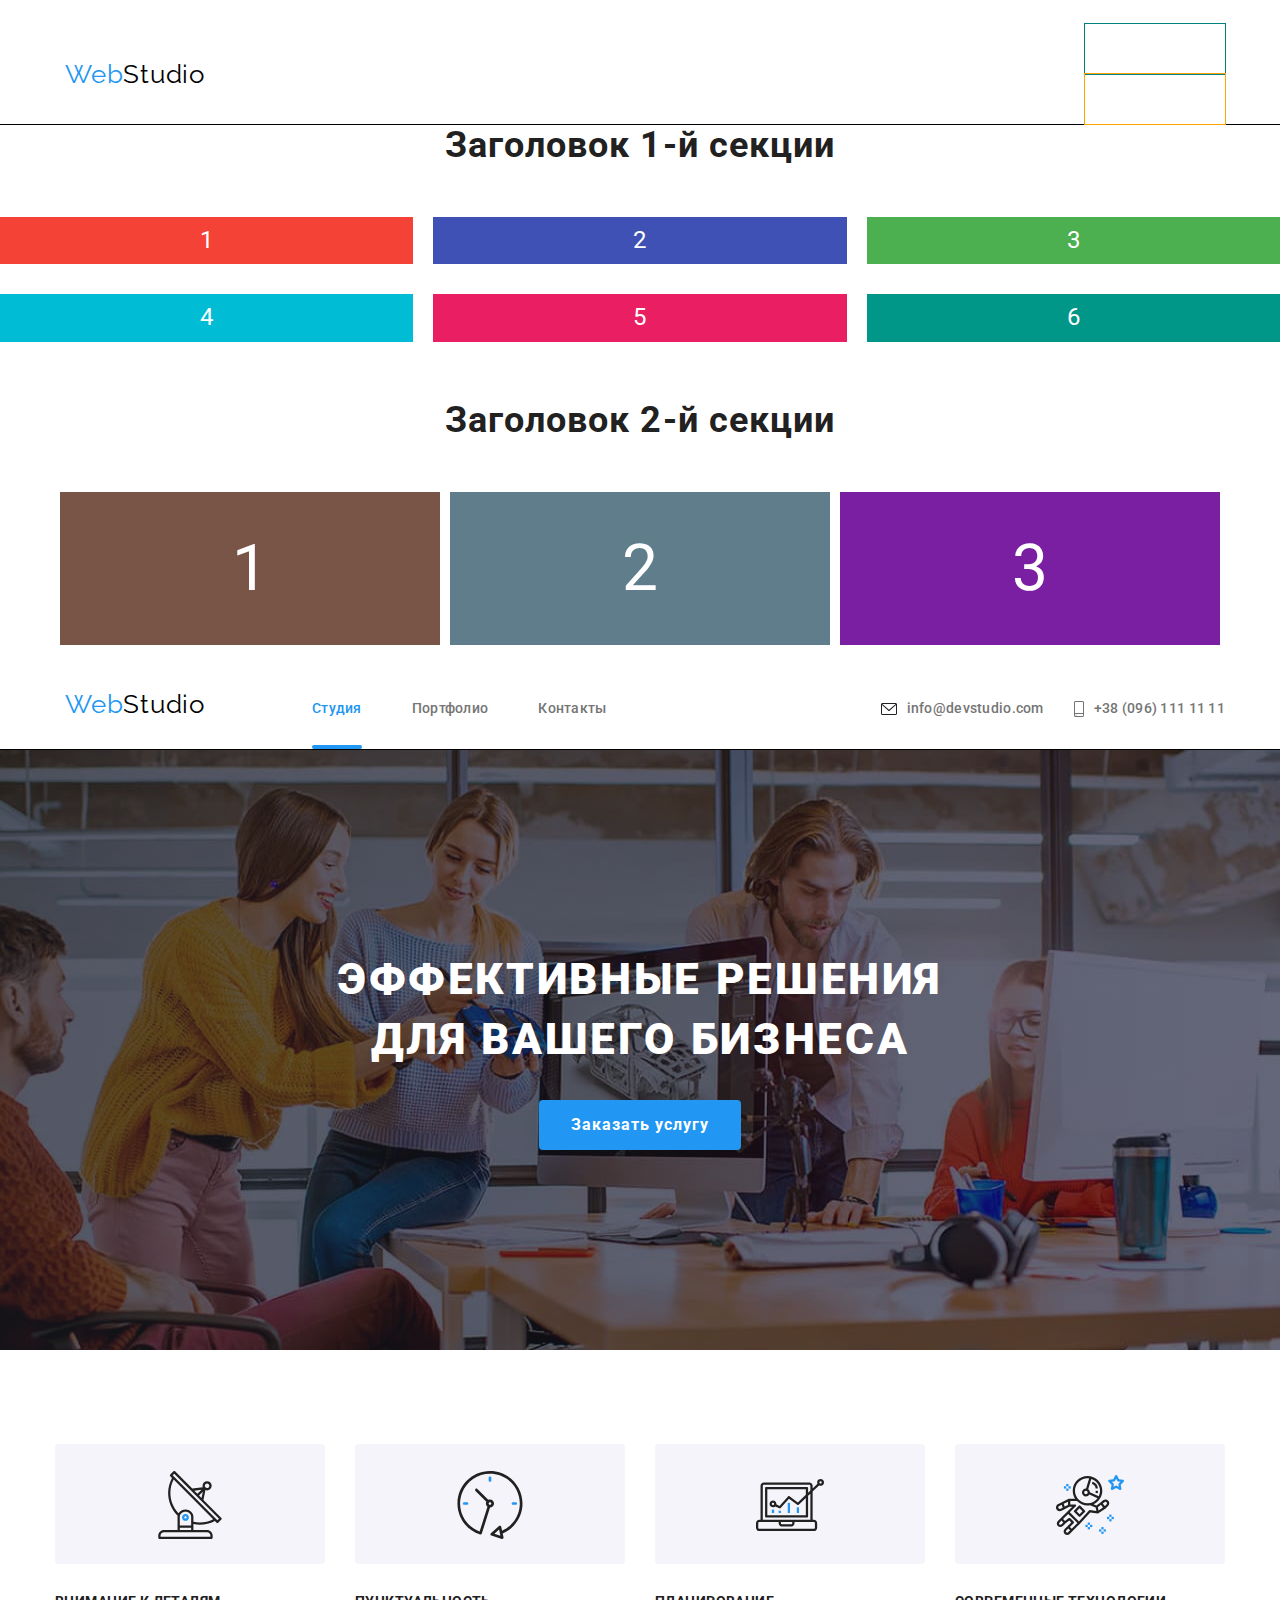
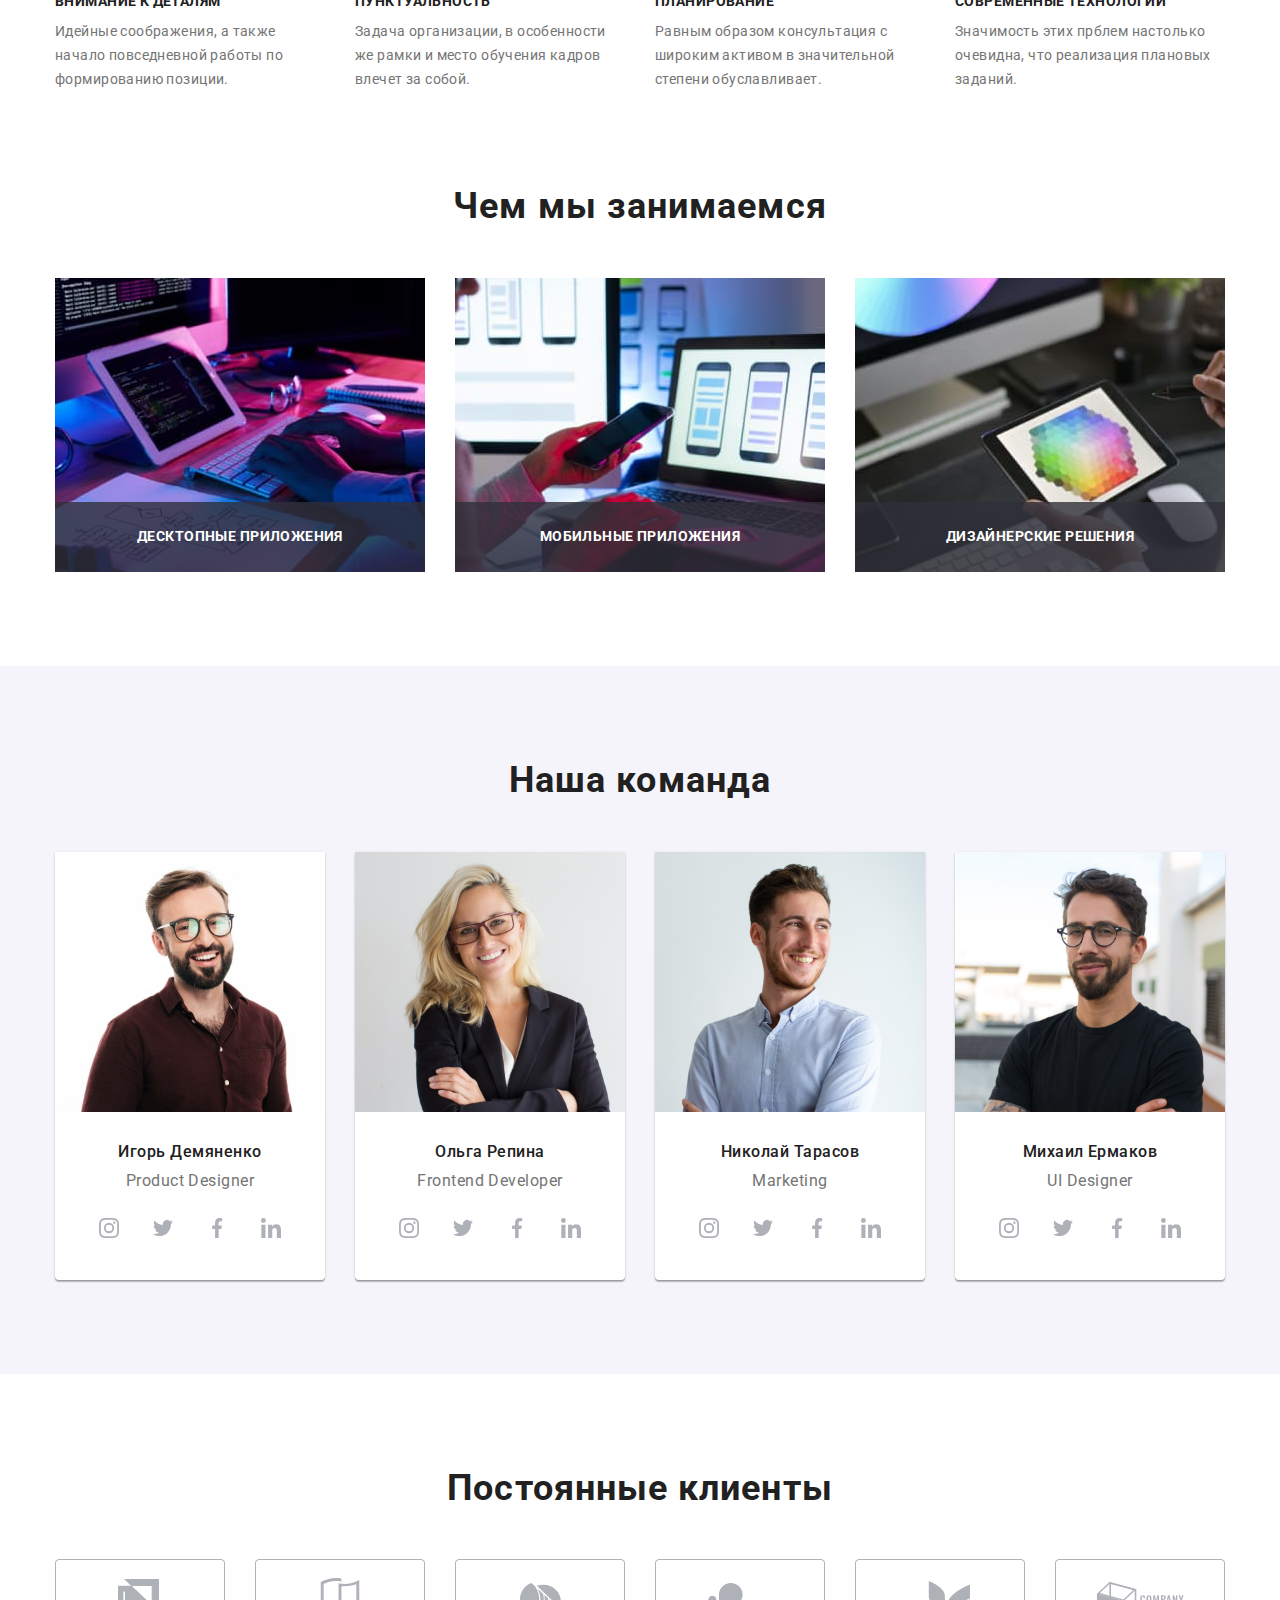
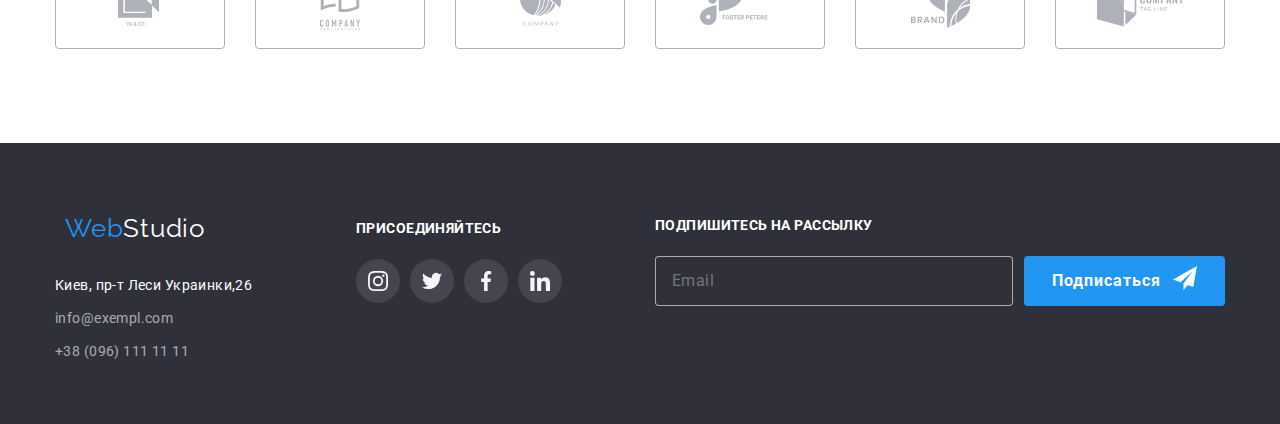
==== index.html @ 289a1b1d "work hw-08" ====
<!DOCTYPE html>
<html lang="ru">
  <head>
    <meta charset="UTF-8" />
    <meta name="viewport" content="width=device-width, initial-scale=1.0" />
    <title>Препроцессор SASS. WebStudio</title>
    <link
      href="https://fonts.googleapis.com/css2?family=Raleway:wght@700&family=Roboto:wght@400;500;700;900&display=swap"
      rel="stylesheet"
    />
    <link
      href="https://cdnjs.cloudflare.com/ajax/libs/modern-normalize/1.0.0/modern-normalize.min.css"
      rel="stylesheet"
    />
    <!-- параметр - fallback - заменен параметром swap в линке на гугл фонт.-->
    <!-- link rel="stylesheet" href="./css/normalize.css" /   -->
    <!--  <link rel="stylesheet" href="./css/common.css" /> -->
    <link rel="stylesheet" href="./css/main.min.css" />
    <!--  <link rel="stylesheet" href="./css/modal-w-1.css" /> -->
  </head>

  <body>
    <!-- Шапка страницы -->
  <header class="header">

  <section class="section features">

    <div class="header">
      <div class="container">
        <nav class="nav">
    <!--   <a class="logo" href=" " >Логотип</a> -->

          <a href="./" lang="en" class="logo header__logo"
          >Web<span class="logo--black">Studio</span></a>
            <button type="button"
            class="menu-button"
            aria-expanded="false"
            aria-controls="menu-container"
            data-menu-button
            >
              <svg width="24" height="16" aria-label="Переключатель мобильного меню">
                <use class="icon-cross" href="./images/main/sprite-cl-gn.svg#closelink"></use>
                <use class="icon-menu" href="./images/main/sprite-form.svg#three-bars"></use>
              </svg>
            </button>
              <div class="menu-container" id="menu-container" data-menu>
        <!--     Контент меню -->
                <div class="navigation" ></div>
                <div class="contacts"></div>
              </div>
        </nav>
      </div>
    </div>


  
    <div class="container-m">
      <!-- btn -->
      <h2 class="section-title">Заголовок 1-й секции</h2>
  
      <ul class="features-set">
        <li class="features-item">1</li>
        <li class="features-item">2</li>
        <li class="features-item">3</li>
        <li class="features-item">4</li>
        <li class="features-item">5</li>
        <li class="features-item">6</li>
      </ul>
    </div>
  </section>

  <section class="section reviews">
    <div class="container">
      <h2 class="section-title">Заголовок 2-й секции</h2>
  
      <ul class="reviews-set">
        <li class="reviews-item">1</li>
        <li class="reviews-item">2</li>
        <li class="reviews-item">3</li>
      </ul>
    </div>
  </section>



      <div class="container header__menu-nv">
        <!-- site-nav - Главная навигация -->
        <nav>
          <!-- logo Логотип, всегда ссылка -->
          <a href="./" lang="en" class="logo header__logo"
            >Web<span class="logo--black">Studio</span></a
          >
          <!-- site-nav - Ссылки на другие страницы или разделы текущей -->
          <ul class="list header__site-nav">
            <li class="header__li-site-nav">
              <a class="link header__current" href="./index.html">Студия</a>
            </li>
            <li class="header__li-site-nav">
              <a class="link" href="./html/portfolio.html">Портфолио</a>
            </li>
            <li class="header__li-site-nav">
              <a class="link" href="./">Контакты</a>
            </li>
          </ul>
        </nav>

        <!-- aus-nav, Contats -->
        <ul class="header__aus-nav list">
          <li class="header__ms">
            <a href="mailto:info@devstudio.com" class="link header__em">
              <svg class="header__icon-em" width="16" height="12">
                <use href="./images/main/sprite-cl-gn.svg#envelope"></use>
              </svg>
              info@devstudio.com
            </a>
          </li>
          <li class="header__ms">
            <a href="tel:+380961111111" class="link header__sf">
              <svg class="header__icon-sf" width="10" height="16">
                <use href="./images/main/sprite-cl-gn.svg#smartphone"></use>
              </svg>
              +38 (096) 111 11 11
            </a>
          </li>
        </ul>
      </div>
    </header>

    <!-- Уникальный контент страницы -->
    <main>
      <!-- Hero - Секция главная -->
      <section class="hero">
        <!--*розташування дає різницю*/-->
        <h1 class="hero__title">
          ЭФФЕКТИВНЫЕ РЕШЕНИЯ<br />
          ДЛЯ ВАШЕГО БИЗНЕСА
        </h1>
        <!-- order - Отображение кнопки  или-->
        <!-- service - Указываем ссыпку  без href=  -->
        <a href="#" class="butn hero__butn" data-modal-open>Заказать услугу</a>
      </section>
      <!-- section advantage  - Секция преимуществ -->

      <section class="advantage">
        <div class="container">
          <ul class="list advantage__ul">
            <li class="advantage__li advantage__item advantage__antenna">
              <h3 class="advantage__title">ВНИМАНИЕ К ДЕТАЛЯМ</h3>
              <p>
                Идейные соображения, а также начало повседневной работы по
                формированию позиции.
              </p>
            </li>
            <li class="advantage__li advantage__item advantage__clock">
              <h3 class="advantage__title">ПУНКТУАЛЬНОСТЬ</h3>
              <p>
                Задача организации, в особенности же рамки и место обучения
                кадров влечет за собой.
              </p>
            </li>
            <li class="advantage__li advantage__item advantage__diagram">
              <h3 class="advantage__title">ПЛАНИРОВАНИЕ</h3>
              <p>
                Равным образом консультация с широким активом в значительной
                степени обуславливает.
              </p>
            </li>
            <li class="advantage__li advantage__item advantage__astronaut">
              <h3 class="advantage__title">СОВРЕМЕННЫЕ ТЕХНОЛОГИИ</h3>
              <p>
                Значимость этих прблем настолько очевидна, что реализация
                плановых заданий.
              </p>
            </li>
          </ul>
        </div>
      </section>

      <!-- section work -->

      <section class="activity">
        <div class="container">
          <h2 class="section-title">Чем мы занимаемся</h2>
          <ul class="list activity__ul">
            <li class="activity__li img">
              <img
                src="./images/21.jpg"
                alt="Программист за работой, использует планшет, рукопись, набирая команды на клавиатуре."
                width="370"
              />
              <p class="activity__label">ДЕСКТОПНЫЕ ПРИЛОЖЕНИЯ</p>
              <!--  -->
            </li>
            <li class="activity__li img">
              <img
                src="./images/22.jpg"
                alt="Человек держит в руках айфон и работает на ноутбуке."
                width="370"
              />
              <p class="activity__label">МОБИЛЬНЫЕ ПРИЛОЖЕНИЯ</p>
              <!--  -->
            </li>
            <li class="activity__li img">
              <img
                src="./images/23.jpg"
                alt="Дизайнер держит в руках планшет и выбирает цвет из изображенной палитры цветов."
                width="370"
              />
              <p class="activity__label">ДИЗАЙНЕРСКИЕ РЕШЕНИЯ</p>
              <!--  -->
            </li>
          </ul>
        </div>
      </section>

      <!-- section staff -->
      <section class="staff">
        <div class="container">
          <!--*розташування дає різницю*/-->
          <h2 class="section-title">Наша команда</h2>
          <ul class="list staff__ul">
            <li class="staff__li staff__border img">
              <img
                src="./images/31.jpg"
                alt="Фотография Игоря Демяненко Product Designer."
                width="270"
              />
              <div class="staff__pr staff__width">
                <h3 class="staff-title">Игорь Демяненко</h3>
                <p class="staff-p">Product Designer</p>

                <!--soc icon-->
                <ul class="list social social__staff">
                  <li class="social__item">
                    <a
                      class="social__link social--link-color"
                      href="https://instagram.com"
                      target="_blank"
                      rel="noopener noreferrer"
                      aria-label="ссылка Инстаграм"
                    >
                      <svg class="social__icon">
                        <use
                          href="./images/main/sprite.svg#instagram-grey"
                        ></use>
                      </svg>
                    </a>
                  </li>
                  <li class="social__item">
                    <a
                      class="social__link social--link-color"
                      href="https://twitter.com"
                      target="_blank"
                      rel="noopener noreferrer"
                      aria-label="ссылка Твиттер"
                    >
                      <svg class="social__icon">
                        <use href="./images/main/sprite.svg#twitter-grey"></use>
                      </svg>
                    </a>
                  </li>
                  <li class="social__item">
                    <a
                      class="social__link social--link-color"
                      href="https://facebook.com"
                      target="_blank"
                      rel="noopener noreferrer"
                      aria-label="ссылка Фейсбук"
                    >
                      <svg class="social__icon">
                        <use
                          href="./images/main/sprite.svg#facebook-grey"
                        ></use>
                      </svg>
                    </a>
                  </li>
                  <li class="social__item">
                    <a
                      class="social__link social--link-color"
                      href="https://linkedin.com"
                      target="_blank"
                      rel="noopener noreferrer"
                      aria-label="ссылка Линкедин"
                    >
                      <svg class="social__icon">
                        <use
                          href="./images/main/sprite.svg#linkedin-grey"
                        ></use>
                      </svg>
                    </a>
                  </li>
                </ul>
              </div>
            </li>
            <!--end soc icon -->
            <li class="staff__li staff__border img">
              <img
                src="./images/32.jpg"
                alt="Фотография Ольги Репиной Frontend Developer."
                width="270"
              />
              <div class="staff__pr staff__width">
                <h3 class="staff-title">Ольга Репина</h3>
                <p class="staff-p">Frontend Developer</p>

                <!--soc icon-->
                <ul class="list social social__staff">
                  <li class="social__item">
                    <a
                      class="social__link social--link-color"
                      href="https://instagram.com"
                      target="_blank"
                      rel="noopener noreferrer"
                      aria-label="ссылка Инстаграм"
                    >
                      <svg class="social__icon">
                        <use
                          href="./images/main/sprite.svg#instagram-grey"
                        ></use>
                      </svg>
                    </a>
                  </li>
                  <li class="social__item">
                    <a
                      class="social__link social--link-color"
                      href="https://twitter.com"
                      target="_blank"
                      rel="noopener noreferrer"
                      aria-label="ссылка Твиттер"
                    >
                      <svg class="social__icon">
                        <use href="./images/main/sprite.svg#twitter-grey"></use>
                      </svg>
                    </a>
                  </li>
                  <li class="social__item">
                    <a
                      class="social__link social--link-color"
                      href="https://facebook.com"
                      target="_blank"
                      rel="noopener noreferrer"
                      aria-label="ссылка Фейсбук"
                    >
                      <svg class="social__icon">
                        <use
                          href="./images/main/sprite.svg#facebook-grey"
                        ></use>
                      </svg>
                    </a>
                  </li>
                  <li class="social__item">
                    <a
                      class="social__link social--link-color"
                      href="https://linkedin.com"
                      target="_blank"
                      rel="noopener noreferrer"
                      aria-label="ссылка Линкедин"
                    >
                      <svg class="social__icon">
                        <use
                          href="./images/main/sprite.svg#linkedin-grey"
                        ></use>
                      </svg>
                    </a>
                  </li>
                </ul>
              </div>
            </li>
            <!--end soc icon -->

            <li class="staff__li staff__border img">
              <img
                src="./images/33.jpg"
                alt="Фотография Николая Тарасова Marketing."
                width="270"
              />
              <div class="staff__pr staff__width">
                <h3 class="staff-title">Николай Тарасов</h3>
                <p class="staff-p">Marketing</p>

                <!--soc icon-->
                <ul class="list social social__staff">
                  <li class="social__item">
                    <a
                      class="social__link social--link-color"
                      href="https://instagram.com"
                      target="_blank"
                      rel="noopener noreferrer"
                      aria-label="ссылка Инстаграм"
                    >
                      <svg class="social__icon">
                        <use
                          href="./images/main/sprite.svg#instagram-grey"
                        ></use>
                      </svg>
                    </a>
                  </li>
                  <li class="social__item">
                    <a
                      class="social__link social--link-color"
                      href="https://twitter.com"
                      target="_blank"
                      rel="noopener noreferrer"
                      aria-label="ссылка Твиттер"
                    >
                      <svg class="social__icon">
                        <use href="./images/main/sprite.svg#twitter-grey"></use>
                      </svg>
                    </a>
                  </li>
                  <li class="social__item">
                    <a
                      class="social__link social--link-color"
                      href="https://facebook.com"
                      target="_blank"
                      rel="noopener noreferrer"
                      aria-label="ссылка Фейсбук"
                    >
                      <svg class="social__icon">
                        <use
                          href="./images/main/sprite.svg#facebook-grey"
                        ></use>
                      </svg>
                    </a>
                  </li>
                  <li class="social__item">
                    <a
                      class="social__link social--link-color"
                      href="https://linkedin.com"
                      target="_blank"
                      rel="noopener noreferrer"
                      aria-label="ссылка Линкедин"
                    >
                      <svg class="social__icon">
                        <use
                          href="./images/main/sprite.svg#linkedin-grey"
                        ></use>
                      </svg>
                    </a>
                  </li>
                </ul>
              </div>
            </li>
            <!--end soc icon -->

            <li class="staff__li staff__border img">
              <img
                src="./images/34.jpg"
                alt="Фотография Михаила Ермакова UI Designer."
                width="270"
              />
              <div class="staff__pr staff__width">
                <h3 class="staff-title">Михаил Ермаков</h3>
                <p class="staff-p">UI Designer</p>

                <!--soc icon-->
                <ul class="list social social__staff">
                  <li class="social__item">
                    <a
                      class="social__link social--link-color"
                      href="https://instagram.com"
                      target="_blank"
                      rel="noopener noreferrer"
                      aria-label="ссылка Инстаграм"
                    >
                      <svg class="social__icon">
                        <use
                          href="./images/main/sprite.svg#instagram-grey"
                        ></use>
                      </svg>
                    </a>
                  </li>
                  <li class="social__item">
                    <a
                      class="social__link social--link-color"
                      href="https://twitter.com"
                      target="_blank"
                      rel="noopener noreferrer"
                      aria-label="ссылка Твиттер"
                    >
                      <svg class="social__icon">
                        <use href="./images/main/sprite.svg#twitter-grey"></use>
                      </svg>
                    </a>
                  </li>
                  <li class="social__item">
                    <a
                      class="social__link social--link-color"
                      href="https://facebook.com"
                      target="_blank"
                      rel="noopener noreferrer"
                      aria-label="ссылка Фейсбук"
                    >
                      <svg class="social__icon">
                        <use
                          href="./images/main/sprite.svg#facebook-grey"
                        ></use>
                      </svg>
                    </a>
                  </li>
                  <li class="social__item">
                    <a
                      class="social__link social--link-color"
                      href="https://linkedin.com"
                      target="_blank"
                      rel="noopener noreferrer"
                      aria-label="ссылка Линкедин"
                    >
                      <svg class="social__icon">
                        <use
                          href="./images/main/sprite.svg#linkedin-grey"
                        ></use>
                      </svg>
                    </a>
                  </li>
                </ul>
              </div>
            </li>
            <!--end soc icon -->
          </ul>
        </div>
      </section>

      <!-- секція клієнтів -->
      <section class="clients">
        <div class="container">
          <h2 class="section-title">Постоянные клиенты</h2>
          <ul class="list clients__list">
            <li class="clients__item">
              <a
                class="clients__link"
                href="./index.html"
                target="_blank"
                rel="noopener noreferrer"
                aria-label="ссылка YA&CO"
              >
                <svg class="clients__icon-o">
                  <use href="./images/main/sprite-cl-gn.svg#logo-1"></use>
                </svg>
              </a>
            </li>

            <li class="clients__item">
              <a
                class="clients__link"
                href="./index.html"
                target="_blank"
                rel="noopener noreferrer"
                aria-label="ссылка COMPANY  TAGLINE HERE"
              >
                <svg class="clients__icon-t">
                  <use href="./images/main/sprite-cl-gn.svg#logo-2"></use>
                </svg>
              </a>
            </li>
            <li class="clients__item">
              <a
                class="clients__link"
                href="./index.html"
                target="_blank"
                rel="noopener noreferrer"
                aria-label="ссылка COMPANY"
              >
                <svg class="clients__icon-th">
                  <use href="./images/main/sprite-cl-gn.svg#logo-3"></use>
                </svg>
              </a>
            </li>
            <li class="clients__item">
              <a
                class="clients__link"
                href="./index.html"
                target="_blank"
                rel="noopener noreferrer"
                aria-label="ссылка FOSTER PETERS"
              >
                <svg class="clients__icon-fr">
                  <use href="./images/main/sprite-cl-gn.svg#logo-4"></use>
                </svg>
              </a>
            </li>
            <li class="clients__item">
              <a
                class="clients__link"
                href="./index.html"
                target="_blank"
                rel="noopener noreferrer"
                aria-label="ссылка BREND"
              >
                <svg class="clients__icon-fv">
                  <use href="./images/main/sprite-cl-gn.svg#logo-5"></use>
                </svg>
              </a>
            </li>
            <li class="clients__item">
              <a
                class="clients__link"
                href="./index.html"
                target="_blank"
                rel="noopener noreferrer"
                aria-label="ссылка COMPANY TAG LINES"
              >
                <svg class="clients__icon-sx">
                  <use href="./images/main/sprite-cl-gn.svg#logo-6"></use>
                </svg>
              </a>
            </li>
          </ul>
        </div>
      </section>
      <!---->
    </main>

    <!-- Подвал страницы -->
    <footer class="footer">
      <div class="container flexbox">
        <!-- Адрес и контакты -->
        <div class="block-adr">
          <a href="./" lang="en" class="logo footer__logo"
            >Web<span class="logo--white">Studio</span></a
          >
          <address class="block-adr__address">
            <span>Киев, пр-т Леси Украинки,26</span>
            <a href="mailto:info@exempl.com" class="block-adr__aus-footer"
              >info@exempl.com</a
            >
            <a href="tel:+380961111111" class="block-adr__aus-footer"
              >+38 (096) 111 11 11</a
            >
          </address>
        </div>
        <!-- соц. контакты, ПРИЗИВ -->
        <div>
          <div class="list soccontact">
            <b class="soccontact__title">ПРИСОЕДИНЯЙТЕСЬ</b>

            <div class="flexbox">
              <ul class="list socialf">
                <li class="socialf__item">
                  <a
                    class="socialf__link socialf--link-color"
                    href="https://instagram.com"
                    target="_blank"
                    rel="noopener noreferrer"
                    aria-label="ссылка Инстаграм"
                  >
                    <svg class="socialf__icon">
                      <use href="./images/main/sprite.svg#instagram-grey"></use>
                    </svg>
                  </a>
                </li>
                <li class="socialf__item">
                  <a
                    class="socialf__link socialf--link-color"
                    href="https://twitter.com"
                    target="_blank"
                    rel="noopener noreferrer"
                    aria-label="ссылка Твиттер"
                  >
                    <svg class="socialf__icon">
                      <use href="./images/main/sprite.svg#twitter-grey"></use>
                    </svg>
                  </a>
                </li>
                <li class="socialf__item">
                  <a
                    class="socialf__link socialf--link-color"
                    href="https://facebook.com"
                    target="_blank"
                    rel="noopener noreferrer"
                    aria-label="ссылка Фейсбук"
                  >
                    <svg class="socialf__icon">
                      <use href="./images/main/sprite.svg#facebook-grey"></use>
                    </svg>
                  </a>
                </li>
                <li class="socialf__item">
                  <a
                    class="socialf__link socialf--link-color"
                    href="https://linkedin.com"
                    target="_blank"
                    rel="noopener noreferrer"
                    aria-label="ссылка Линкедин"
                  >
                    <svg class="socialf__icon">
                      <use href="./images/main/sprite.svg#linkedin-grey"></use>
                    </svg>
                  </a>
                </li>
              </ul>
            </div>
          </div>
        </div>
        <div class="list telegram-contact">
          <b class="telegram-title">ПОДПИШИТЕСЬ НА РАССЫЛКУ</b>
          <div class="body-telegram">
            <form action="#" id="form" method="POST">
              <input
                type="email"
                name="telegram"
                id="telegram"
                class="box-telegram font-telegram"
                placeholder="Email"
                pattern="^[^@\\s]+@[^@\\s]+\\.[^@\\s]+$"
                autocomplete="off"
                required
              />

              <button type="submit" class="filter-btn__btn-p">
                Подписаться
                <svg class="icon-send" width="24" height="24">
                  <use href="./images/main/sprite-form.svg#icon-send"></use>
                </svg>
              </button>
            </form>
          </div>
        </div>
      </div>
    </footer>

    <!-- модальне вікно, скрипт JS в modal.js-->

    <div class="backdrop is-hidden" data-modal>
      <div class="modal">
        <div class="content-modal">
          <button class="button__modal-close" data-modal-close="">
            <svg class="icon-modal-close" width="11" height="11">
              <use href="./images/main/sprite-cl-gn.svg#closelink"></use>
            </svg>
          </button>
          <p class="modal-title">Оставьте свои данные, мы вам перезвоним</p>

          <!--  ***  ***   -->
          <form action="#" method="POST">
            <div class="flexbox-modal">
              <label for="user-name" class="form-box">
                <!-- for="user-name" відповідний  id="user-name"  -->
                <span class="font-lt">Имя</span>
                <input
                  type="text"
                  name="user-name"
                  id="user-name"
                  class="inputs-row font-m"
                  placeholder=""
                  pattern="^[A-Za-zА-Яа-яЁё\s]+$"
                  autocomplete="off"
                  required
                />
                <svg
                  class="form__field-icon bottom-black-shedow"
                  width="18"
                  height="18"
                >
                  <use
                    href="./images/main/sprite-form.svg#person-black-18dp"
                  ></use>
                </svg>
              </label>

              <label for="user-tel" class="form-box">
                <span class="font-lt">Телефон</span>
                <input
                  type="tel"
                  name="user-tel"
                  id="user-tel"
                  class="inputs-row font-m"
                  placeholder=""
                  pattern="\+?[0-9\s\-\(\)]+"
                  autocomplete="off"
                  required
                />
                <!--  value="tel:+380"   -->
                <svg
                  class="form__field-icon bottom-black-shedow"
                  width="18"
                  height="18"
                >
                  <use
                    href="./images/main/sprite-form.svg#phone-black-18dp"
                  ></use>
                </svg>
              </label>

              <label for="user-email" class="form-box">
                <span class="font-lt">Почта</span>
                <input
                  type="email"
                  name="user-email"
                  id="user-email"
                  class="inputs-row font-m"
                  placeholder=""
                  pattern="([a-z0-9_-]+\.)*[a-z0-9_-]+@[a-z0-9_-]+(\.[a-z0-9_-]+)*\.[a-z]{2,6}$"
                  autocomplete="off"
                  required
                />
                <svg
                  class="form__field-icon bottom-black-shedow"
                  width="18"
                  height="18"
                >
                  <use
                    href="./images/main/sprite-form.svg#email-black-18dp"
                  ></use>
                </svg>
              </label>

              <label for="user-message" class="form-box">
                <span class="font-lt">Комментарий</span>
                <textarea
                  class="inputs-row message-box font-m color-message"
                  id="user-message"
                  name="user-message"
                  placeholder="Введите текст"
                ></textarea>
              </label>
            </div>
            <!-- <label for="checkbox" class="checkbox-label"> 
                      <input type="checkbox" class="checkbox visually-hidden" id="checkbox" checked /> -->
            <!--<div class="fieldset">
                          <input type="radio" name="" id="" />
                          <input type="radio" name="" id="" />
                          <input type="radio" name="" id="" />
                          </div> -->
            <!--<input type="range" min="10" max="40" step="5" name="" id="" value="20"/> -->
            <!--<input type="number" name="" id="" /> -->
            <!--<select name="" id="">
                            <option value="">1</option>"></option>
                            <option value="">2</option>"></option>
                            <option value="">3</option>"></option>
                          </select> -->
            <div>
              <label for="checkbox" class="checkbox-label">
                <input
                  id="checkbox"
                  type="checkbox"
                  class="checkbox icon-checkbox font-m"
                />
                <span class="text-checkbox"
                  >Соглашаюсь с рассылкой и принимаю
                  <a href="#" class="link-contract color-contract"
                    >Условия договора
                  </a>
                </span>
              </label>
            </div>

            <!--  <button type="button" data-modal-close>закрить</button> -->
            <button type="submit" class="butn butn-shedow butn-submit">
              Отправить
            </button>
          </form>
        </div>
        <!--  *** end ***   -->
      </div>
    </div>

    <script src="./js/menu.js"></script>
    <!--  скрипт JS в modal.js    -->
    <script src="./js/modal.js"></script>
  </body>
</html>

<!-- абсолютные пути
                  <img src="https://www.figma.com/file/VQ02IIL57fc33U4GP1WEdf/Web-Studio-Version-2.0?node-id=1572%3A136"
                
                  <img src="https://www.figma.com/file/VQ02IIL57fc33U4GP1WEdf/Web-Studio-Version-2.0?node-id=1572%3A141"
             
                  <img src="https://www.figma.com/file/VQ02IIL57fc33U4GP1WEdf/Web-Studio-Version-2.0?node-id=1572%3A146"
    
                  <img src="https://www.figma.com/file/VQ02IIL57fc33U4GP1WEdf/Web-Studio-Version-2.0?node-id=1572%3A155"
                  
                  <img src="https://www.figma.com/file/VQ02IIL57fc33U4GP1WEdf/Web-Studio-Version-2.0?node-id=1572%3A183"
               
                  <img src="https://www.figma.com/file/VQ02IIL57fc33U4GP1WEdf/Web-Studio-Version-2.0?node-id=1572%3A211"
               <img src="https://www.figma.com/file/VQ02IIL57fc33U4GP1WEdf/Web-Studio-Version-2.0?node-id=1572%3A239"  -->
---- css/main.min.css ----
/*! modern-normalize v0.7.0 | MIT License | https://github.com/sindresorhus/modern-normalize */html{-webkit-box-sizing:border-box;box-sizing:border-box}*,::after,::before{-webkit-box-sizing:inherit;box-sizing:inherit}:root{-moz-tab-size:4;-o-tab-size:4;tab-size:4}html{line-height:1.15;-webkit-text-size-adjust:100%}body{margin:0}body{font-family:system-ui, -apple-system, "Segoe UI", Roboto, Helvetica, Arial, sans-serif, "Apple Color Emoji", "Segoe UI Emoji"}hr{height:0}abbr[title]{-webkit-text-decoration:underline dotted;text-decoration:underline dotted}b,strong{font-weight:bolder}code,kbd,pre,samp{font-family:ui-monospace, SFMono-Regular, Consolas, "Liberation Mono", Menlo, monospace;font-size:1em}small{font-size:80%}sub,sup{font-size:75%;line-height:0;position:relative;vertical-align:baseline}sub{bottom:-0.25em}sup{top:-0.5em}button,input,optgroup,select,textarea{font-family:inherit;font-size:100%;line-height:1.15;margin:0}button,select{text-transform:none}[type="button"],[type="reset"],[type="submit"],button{-webkit-appearance:button}[type="button"]::-moz-focus-inner,[type="reset"]::-moz-focus-inner,[type="submit"]::-moz-focus-inner,button::-moz-focus-inner{border-style:none;padding:0}[type="button"]:-moz-focusring,[type="reset"]:-moz-focusring,[type="submit"]:-moz-focusring,button:-moz-focusring{outline:1px dotted ButtonText}legend{padding:0}progress{vertical-align:baseline}[type="number"]::-webkit-inner-spin-button,[type="number"]::-webkit-outer-spin-button{height:auto}[type="search"]{-webkit-appearance:textfield;outline-offset:-2px}[type="search"]::-webkit-search-decoration{-webkit-appearance:none}::-webkit-file-upload-button{-webkit-appearance:button;font:inherit}summary{display:list-item}@font-face{font-family:Roboto, sans-serif;src:url("https://fonts.googleapis.com/css2?family=Roboto:wght@400&display=swap");font-weight:400;font-style:normal}@font-face{font-family:Roboto, sans-serif;src:url("https://fonts.googleapis.com/css2?family=Roboto:wght@500&display=swap");font-weight:500;font-style:normal}@font-face{font-family:Roboto, sans-serif;src:url("https://fonts.googleapis.com/css2?family=Roboto:wght@700&display=swap"),url("https://fonts.googleapis.com/css2?family=Raleway:wght@700&display=swap");font-weight:700;font-style:normal}@font-face{font-family:Raleway, sans-serif;src:url("https://fonts.googleapis.com/css2?family=Roboto:wght@900&display=swap");font-weight:900;font-style:normal}.features-set,.reviews-set{padding:0;margin:0;list-style:none}.header{position:relative;border-bottom:1px solid black}.header .nav{display:-webkit-box;display:-ms-flexbox;display:flex;-webkit-box-align:center;-ms-flex-align:center;align-items:center;-webkit-box-pack:justify;-ms-flex-pack:justify;justify-content:space-between;min-height:80px}.logo{padding:10px}.logo:hover,.logo:focus{opacity:250ms cubic-bezier(0.4, 0, 0.2, 1)}.icon-cross{padding-right:10px;width:24px;height:16px;color:#212121;background-image:url("../images/three-bars.svg");color:black}.icon-cross:hover,.icon-cross:focus{color:#2196f3}.icon-cross-title{margin-top:0;margin-bottom:22px}.section{padding-top:24px;padding-bottom:24px}.section-title{margin-top:0;margin-bottom:24px}@media screen and (min-width: 768px){.features-set{display:-webkit-box;display:-ms-flexbox;display:flex;-ms-flex-wrap:wrap;flex-wrap:wrap;margin:-5px;-webkit-box-pack:center;-ms-flex-pack:center;justify-content:center}}@media screen and (min-width: 1200px){.features-set{margin:-10px}}.features-item{text-align:center;padding-top:10px;padding-bottom:10px;color:#fff;font-size:24px}@media screen and (max-width: 767px){.features-item:not(:last-child){margin-bottom:20px}}@media screen and (min-width: 768px) and (max-width: 1200px){.features-item{width:calc((100% - 4 * 5px) / 2);margin:5px}}@media screen and (min-width: 1200px){.features-item{width:calc((100% - 6 * 10px) / 3);margin:10px}}.features-item:nth-child(1){background-color:#F44336;margin-bottom:20px}.features-item:nth-child(2){background-color:#3F51B5;margin-bottom:20px}.features-item:nth-child(3){background-color:#4CAF50;margin-bottom:20px}.features-item:nth-child(4){background-color:#00BCD4;margin-bottom:20px}.features-item:nth-child(5){background-color:#E91E63;margin-bottom:20px}.features-item:nth-child(6){background-color:#009688;margin-bottom:20px}@media screen and (max-width: 767px){.reviews{display:none}}.reviews-set{display:-webkit-box;display:-ms-flexbox;display:flex}.reviews-item{text-align:center;padding:40px;color:#fff;font-size:48px;width:33.3333%}@media screen and (min-width: 768px){.reviews-item{-ms-flex-preferred-size:calc((100% - 6 * 5) / 3);flex-basis:calc((100% - 6 * 5) / 3);margin-left:5px;margin-right:5px}}@media screen and (min-width: 1200px){.reviews-item{font-size:64px}}.reviews-item:nth-child(1){background-color:#795548}.reviews-item:nth-child(2){background-color:#607D8B}.reviews-item:nth-child(3){background-color:#7B1FA2}.backdrop{position:fixed;top:0;left:0;width:100%;height:100%;background-color:rgba(0,0,0,0.3);padding:50px 30px;overflow-y:scroll}.backdrop.is-hidden{display:none}.modal{padding:20px;background-color:#fff}@media (min-width: 528px){.modal{position:absolute;top:50%;left:50%;-webkit-transform:translate(-50%, -50%);transform:translate(-50%, -50%);max-width:500px;width:100%}}.menu-button{display:-webkit-inline-box;display:-ms-inline-flexbox;display:inline-flex;margin:0;padding:0;border:none;background-color:transparent}@media screen and (min-width: 768px){.menu-button .menu-button{display:none}}.menu-button .menu-button .icon-cross{display:none}.menu-button .menu-button.is-open .icon-cross{display:block}.menu-button .menu-button.is-open .icon-menu{display:none}.menu-button .menu-container{background-color:palegoldenrod;padding:20px;text-align:center;font-size:20px}@media screen and (max-width: 767px){.menu-button{display:none;position:absolute;top:100%;left:0;width:100%}.menu-button.is-open{display:block}}@media screen and (min-width: 768px){.menu-button{display:-webkit-box;display:-ms-flexbox;display:flex;-webkit-box-pack:justify;-ms-flex-pack:justify;justify-content:space-between;-webkit-box-flex:1;-ms-flex-positive:1;flex-grow:1}}.navigation,.contacts{height:50px;width:140px}.navigation{outline:1px solid teal}.contacts{outline:1px solid orange}.mobile-menu{position:fixed;top:0;left:0;width:100%;height:100%;background-color:rgba(0,0,0,0.5);z-index:999;opacity:0;visibility:hidden;pointer-events:none;-webkit-transition:opacity 250ms cubic-bezier(0.4, 0, 0.2, 1),visibility 250ms cubic-bezier(0.4, 0, 0.2, 1);transition:opacity 250ms cubic-bezier(0.4, 0, 0.2, 1),visibility 250ms cubic-bezier(0.4, 0, 0.2, 1)}.mobile-menu.is-open{opacity:1;visibility:visible;pointer-events:initial}.mobile-menu .content{height:100%;background-color:#fff;width:70%;-webkit-transform:translateX(-100%);transform:translateX(-100%);-webkit-transition:-webkit-transform 250ms cubic-bezier(0.4, 0, 0.2, 1) 250ms;transition:-webkit-transform 250ms cubic-bezier(0.4, 0, 0.2, 1) 250ms;transition:transform 250ms cubic-bezier(0.4, 0, 0.2, 1) 250ms;transition:transform 250ms cubic-bezier(0.4, 0, 0.2, 1) 250ms, -webkit-transform 250ms cubic-bezier(0.4, 0, 0.2, 1) 250ms}.mobile-menu.is-open .content{-webkit-transform:translateX(0);transform:translateX(0)}body{margin:0;background-color:#fff;color:#757575;font-family:Roboto, Raleway, sans-serif}body.modal-open{overflow:hidden}.container{padding-left:15px;padding-right:15px;margin-left:auto;margin-right:auto;max-width:1200px;min-width:480px}@media screen and (min-width: 480px){.container{width:480px}}@media screen and (min-width: 768px){.container{width:768px}}@media screen and (min-width: 1200px){.container{width:1200px}}img{display:block;max-width:100%;height:auto}a{text-decoration:none}.list{padding:0;margin:0;list-style:none}.flexbox{display:-webkit-box;display:-ms-flexbox;display:flex}.logo{display:-webkit-inline-box;display:-ms-inline-flexbox;display:inline-flex;color:#2196f3;font-family:Raleway, cursive;font-size:26px;line-height:1.19;letter-spacing:0.03em;text-decoration:none}.logo--black{color:#000}.logo--white{color:#fff}.header__menu-nv{position:relative;display:-webkit-box;display:-ms-flexbox;display:flex;height:80px;-webkit-box-align:center;-ms-flex-align:center;align-items:center}.logo{margin-right:93px}.header__site-nav .link,.header__aus-nav .link{display:block;-webkit-box-align:center;-ms-flex-align:center;align-items:center;padding-top:32px;padding-bottom:32px;color:#757575;font-weight:500;font-size:14px;line-height:1.14;letter-spacing:0.02em}.header__site-nav .header__li-site-nav+.header__li-site-nav{margin-left:50px}.header__site-nav{display:-webkit-inline-box;display:-ms-inline-flexbox;display:inline-flex}.header__site-nav .header__current{display:block;color:#2196f3;-webkit-transition:color 250ms cubic-bezier(0.4, 0, 0.2, 1),opacity 250ms cubic-bezier(0.4, 0, 0.2, 1);transition:color 250ms cubic-bezier(0.4, 0, 0.2, 1),opacity 250ms cubic-bezier(0.4, 0, 0.2, 1)}.header__site-nav .link:hover,.header__site-nav .header__current:focus{color:#2196f3;text-decoration:none}.header__icon-em{margin-right:10px;fill:#212121}.header__em{display:-webkit-box;display:-ms-flexbox;display:flex;-webkit-box-align:center;-ms-flex-align:center;align-items:center}.header__icon-sf{margin-right:10px;fill:#757575}.header__sf{display:-webkit-box;display:-ms-flexbox;display:flex;-webkit-box-align:center;-ms-flex-align:center;align-items:center}.header__ms{display:-webkit-box;display:-ms-flexbox;display:flex;-webkit-box-align:center;-ms-flex-align:center;align-items:center}.header__ms .link{display:-webkit-box;display:-ms-flexbox;display:flex;padding-top:32px;padding-bottom:32px;-webkit-box-align:center;-ms-flex-align:center;align-items:center}.header__aus-nav{display:-webkit-box;display:-ms-flexbox;display:flex;margin-left:auto}.header__aus-nav .header__ms+.header__ms{margin-left:30px}.header__aus-nav .header__em:hover .header__icon-em,.header__aus-nav .header__sf:hover .header__icon-sf{fill:#2196f3;-webkit-transition:fill 250ms cubic-bezier(0.4, 0, 0.2, 1),opacity 250ms cubic-bezier(0.4, 0, 0.2, 1);transition:fill 250ms cubic-bezier(0.4, 0, 0.2, 1),opacity 250ms cubic-bezier(0.4, 0, 0.2, 1)}.header__aus-nav .header__em:hover,.header__aus-nav .header__em:focus,.header__aus-nav .header__sf:hover,.header__aus-nav .header__sf:focus{color:#2196f3}.header__li-site-nav{position:relative}.header__current::after{content:"";position:absolute;width:100%;height:4px;left:0;bottom:0;background:#2196f3;border-radius:2px;-webkit-box-align:center;-ms-flex-align:center;align-items:center}h1{font-weight:900;font-size:44px;line-height:1.36;text-align:center;letter-spacing:0.06em}.hero__title{margin-top:0;margin-bottom:0}.hero{margin-left:auto;margin-right:auto;padding-top:200px;text-align:center;max-width:1600px;height:600px;outline:1px, solid, blacK;background-image:-webkit-gradient(linear, left top, right top, from(rgba(33,38,48,0.5)), to(rgba(23,23,46,0.3))),url("../images/main/main-jpeg.jpg");background-image:linear-gradient(to right, rgba(33,38,48,0.5), rgba(23,23,46,0.3)),url("../images/main/main-jpeg.jpg");background-position:center;background-repeat:no repeat;background-size:cover;background-color:#2f303a;color:#fff}.hero .hero__butn{text-decoration:none}section{color:#212121}.advantage{padding-top:94px}.advantage__item::before{width:270px;height:120px;margin:0;margin-bottom:30px;display:block;content:"";background-size:25%;background-repeat:no-repeat;background-position:center;background-color:#f5f4fa;border-radius:4px}.advantage__antenna::before{background-image:url("../images/main/icon-advntg/antenna.svg")}.advantage__clock::before{background-image:url("../images/main/icon-advntg/clock.svg")}.advantage__diagram::before{background-image:url("../images/main/icon-advntg/diagram.svg")}.advantage__astronaut::before{background-image:url("../images/main/icon-advntg/astronaut.svg")}.advantage__title{margin-top:0;margin-bottom:0;color:#212121;font-weight:700;font-size:14px;line-height:1.14;letter-spacing:0.03em}p{margin-top:10px;margin-bottom:0;color:#757575;font-weight:400;font-size:14px;line-height:1.71;letter-spacing:0.03em}.advantage__ul{display:-webkit-box;display:-ms-flexbox;display:flex;-ms-flex-wrap:wrap;flex-wrap:wrap;padding-top:0}.advantage__ul .advantage__li{width:calc((100% - 30px * 3) / 4);vertical-align:top;margin-bottom:30px;margin-right:30px}.advantage__li:nth-child(4n){margin-right:0px}.advantage__li:nth-last-child(-n+4){margin-bottom:0px;padding-bottom:94}.butn{display:inline-block;position:relative;width:auto;height:50px;border-radius:4px;padding-left:32px;padding-right:32px;padding-top:10px;padding-bottom:10px;margin-top:30px;-webkit-box-pack:center;-ms-flex-pack:center;justify-content:center;border-style:none;color:#fff;background-color:#2196f3;font-weight:700;font-size:16px;line-height:1.87;letter-spacing:0.06em;text-align:center;-webkit-transition:background-color 250ms cubic-bezier(0.4, 0, 0.2, 1),color 250ms cubic-bezier(0.4, 0, 0.2, 1),opacity 250ms cubic-bezier(0.4, 0, 0.2, 1);transition:background-color 250ms cubic-bezier(0.4, 0, 0.2, 1),color 250ms cubic-bezier(0.4, 0, 0.2, 1),opacity 250ms cubic-bezier(0.4, 0, 0.2, 1)}.butn:hover,.butn:focus{background-color:#2196f3;color:rgba(255,255,255,0.6)}.section-title{margin-top:0;margin-bottom:50px;padding-bottom:0;color:#212121;font-weight:700;font-size:36px;line-height:1.16;text-align:center;letter-spacing:0.03em}.activity{padding-top:94px;padding-bottom:94px;margin-bottom:0}.activity__ul{position:relative;display:-webkit-box;display:-ms-flexbox;display:flex;-ms-flex-wrap:wrap;flex-wrap:wrap}.activity__ul .activity__li{width:calc((100% - 30px * 2) / 3);margin-right:30px;margin-bottom:30px}.activity__ul .activity__li:nth-child(3n){margin-right:0px}.activity__ul .activity__li:nth-last-child(-n+3){margin-bottom:0px}.activity__label{position:absolute;height:70px;width:calc((100% - 30px * 2) / 3);bottom:0;padding-top:27px;padding-bottom:27px;margin-top:0;background-color:rgba(47,48,58,0.8);color:#fff;font-weight:700;font-size:14px;line-height:1.14;text-align:center;letter-spacing:0.03em}.staff{margin-top:0;margin-bottom:0;padding-top:94px;padding-bottom:94px;background-color:#f5f4fa}.staff__border{border:1px transparent #f5f4fa;padding:0}.staff__ul{display:-webkit-box;display:-ms-flexbox;display:flex;-ms-flex-wrap:wrap;flex-wrap:wrap}.staff__ul .staff__li{width:calc((100% - 30px * 3) / 4);margin-right:30px;margin-bottom:30px;background-color:#fff;-webkit-box-shadow:0px 1px 3px rgba(0,0,0,0.12),0px 1px 1px rgba(0,0,0,0.14),0px 2px 1px rgba(0,0,0,0.2);box-shadow:0px 1px 3px rgba(0,0,0,0.12),0px 1px 1px rgba(0,0,0,0.14),0px 2px 1px rgba(0,0,0,0.2);border-radius:0px 0px 4px 4px;-webkit-transition:-webkit-box-shadow 250ms cubic-bezier(0.4, 0, 0.2, 1);transition:-webkit-box-shadow 250ms cubic-bezier(0.4, 0, 0.2, 1);transition:box-shadow 250ms cubic-bezier(0.4, 0, 0.2, 1);transition:box-shadow 250ms cubic-bezier(0.4, 0, 0.2, 1), -webkit-box-shadow 250ms cubic-bezier(0.4, 0, 0.2, 1)}.staff__ul .staff__li:nth-child(4n){margin-right:0px}.staff__ul .staff__li:nth-last-child(-n+4){margin-bottom:0px}.staff__width{max-width:100%}.staff__pr{padding-top:30px;padding-bottom:30px}.staff-title{margin-bottom:0px;margin-top:0px;text-align:center;color:#212121;font-weight:500;font-size:16px;line-height:1.19;letter-spacing:0.03em}.staff-p{margin-top:10px;margin-bottom:16px;text-align:center;color:#757575;font-weight:400;font-size:16px;line-height:1.19;letter-spacing:0.03em}.social{display:-webkit-box;display:-ms-flexbox;display:flex;-webkit-box-pack:center;-ms-flex-pack:center;justify-content:center}.social__item:not(:last-child){margin-right:10px}.social__icon{height:20px;width:20px;fill:#AFB1B8;-webkit-transition:fill 250ms cubic-bezier(0.4, 0, 0.2, 1),opacity 250ms cubic-bezier(0.4, 0, 0.2, 1);transition:fill 250ms cubic-bezier(0.4, 0, 0.2, 1),opacity 250ms cubic-bezier(0.4, 0, 0.2, 1)}.social__link{display:-webkit-box;display:-ms-flexbox;display:flex;-webkit-box-pack:center;-ms-flex-pack:center;justify-content:center;-webkit-box-align:center;-ms-flex-align:center;align-items:center;width:44px;height:44px;border-radius:50%}.social--link-color{background-color:#fff;-webkit-transition:background-color 250ms cubic-bezier(0.4, 0, 0.2, 1),opacity 250ms cubic-bezier(0.4, 0, 0.2, 1);transition:background-color 250ms cubic-bezier(0.4, 0, 0.2, 1),opacity 250ms cubic-bezier(0.4, 0, 0.2, 1)}.social__link:hover{background-color:#2196f3}.social__item .social__link:hover .social__icon{fill:#fff}.clients{padding-top:94px;padding-bottom:94px}.clients__list{display:-webkit-box;display:-ms-flexbox;display:flex}.clients__item:not(:last-child){margin-right:30px;margin-left:0}.clients__link{display:-webkit-box;display:-ms-flexbox;display:flex;-webkit-box-pack:center;-ms-flex-pack:center;justify-content:center;-webkit-box-align:center;-ms-flex-align:center;align-items:center;width:170px;height:90px;background-color:#fff;border:1px solid #AFB1B8;border-radius:4px;-webkit-transition:border 250ms cubic-bezier(0.4, 0, 0.2, 1),opacity 250ms cubic-bezier(0.4, 0, 0.2, 1);transition:border 250ms cubic-bezier(0.4, 0, 0.2, 1),opacity 250ms cubic-bezier(0.4, 0, 0.2, 1)}.clients__icon-o{height:50px;width:45px;fill:#AFB1B8;-webkit-transition:fill 250ms cubic-bezier(0.4, 0, 0.2, 1),opacity 250ms cubic-bezier(0.4, 0, 0.2, 1);transition:fill 250ms cubic-bezier(0.4, 0, 0.2, 1),opacity 250ms cubic-bezier(0.4, 0, 0.2, 1)}.clients__icon-t{height:52px;width:40px;fill:#AFB1B8;-webkit-transition:fill 250ms cubic-bezier(0.4, 0, 0.2, 1),opacity 250ms cubic-bezier(0.4, 0, 0.2, 1);transition:fill 250ms cubic-bezier(0.4, 0, 0.2, 1),opacity 250ms cubic-bezier(0.4, 0, 0.2, 1)}.clients__icon-th{height:43px;width:41px;fill:#AFB1B8;-webkit-transition:fill 250ms cubic-bezier(0.4, 0, 0.2, 1),opacity 250ms cubic-bezier(0.4, 0, 0.2, 1);transition:fill 250ms cubic-bezier(0.4, 0, 0.2, 1),opacity 250ms cubic-bezier(0.4, 0, 0.2, 1)}.clients__icon-fr{height:43px;width:80px;fill:#AFB1B8;-webkit-transition:fill 250ms cubic-bezier(0.4, 0, 0.2, 1),opacity 250ms cubic-bezier(0.4, 0, 0.2, 1);transition:fill 250ms cubic-bezier(0.4, 0, 0.2, 1),opacity 250ms cubic-bezier(0.4, 0, 0.2, 1)}.clients__icon-fv{height:47px;width:59px;fill:#AFB1B8;-webkit-transition:fill 250ms cubic-bezier(0.4, 0, 0.2, 1),opacity 250ms cubic-bezier(0.4, 0, 0.2, 1);transition:fill 250ms cubic-bezier(0.4, 0, 0.2, 1),opacity 250ms cubic-bezier(0.4, 0, 0.2, 1)}.clients__icon-sx{height:45px;width:89px;fill:#AFB1B8;-webkit-transition:fill 250ms cubic-bezier(0.4, 0, 0.2, 1),opacity 250ms cubic-bezier(0.4, 0, 0.2, 1);transition:fill 250ms cubic-bezier(0.4, 0, 0.2, 1),opacity 250ms cubic-bezier(0.4, 0, 0.2, 1)}.clients__link:hover{border:1px solid #2196f3}.clients__item .clients__link:hover .clients__icon-o{fill:#2196f3}.clients__item .clients__link:hover .clients__icon-t{fill:#2196f3}.clients__item .clients__link:hover .clients__icon-th{fill:#2196f3}.clients__item .clients__link:hover .clients__icon-fr{fill:#2196f3}.clients__item .clients__link:hover .clients__icon-fv{fill:#2196f3}.clients__item .clients__link:hover .clients__icon-sx{fill:#2196f3}.footer{margin-top:0;margin-bottom:0;padding-top:60px;padding-bottom:60px;background-color:#2f303a;color:#fff}.block-adr{display:block;direction:column}.footer__logo{margin-right:93px}.block-adr__address{width:231px;margin-right:70px;margin-top:20px;font-style:normal;font-weight:400;font-size:14px;line-height:1.71;letter-spacing:0.03em}.block-adr__aus-footer{display:block;margin-top:9px;color:rgba(255,255,255,0.6);direction:column;-webkit-transition:color 250ms cubic-bezier(0.4, 0, 0.2, 1),opacity 250ms cubic-bezier(0.4, 0, 0.2, 1);transition:color 250ms cubic-bezier(0.4, 0, 0.2, 1),opacity 250ms cubic-bezier(0.4, 0, 0.2, 1)}.block-adr__aus-footer:hover,.block-adr__aus-footer:focus{color:#2196f3}.soccontact{width:206px;margin-top:15px;margin-bottom:34px;margin-right:93px}.soccontact__title{margin-top:0;font-weight:700;font-size:14px;line-height:1.45;letter-spacing:0.03em;color:#fff}.socialf{display:-webkit-box;display:-ms-flexbox;display:flex;-webkit-box-pack:center;-ms-flex-pack:center;justify-content:center;padding-bottom:0;margin-top:20px}.socialf__item:not(:last-child){margin-right:10px}.socialf__icon{height:20px;width:20px;fill:#f5f4fa;-webkit-transition:fill 250ms cubic-bezier(0.4, 0, 0.2, 1),opacity 250ms cubic-bezier(0.4, 0, 0.2, 1);transition:fill 250ms cubic-bezier(0.4, 0, 0.2, 1),opacity 250ms cubic-bezier(0.4, 0, 0.2, 1)}.socialf__link{display:-webkit-box;display:-ms-flexbox;display:flex;-webkit-box-pack:center;-ms-flex-pack:center;justify-content:center;-webkit-box-align:center;-ms-flex-align:center;align-items:center;width:44px;height:44px;border-radius:50%}.socialf--link-color{background-color:rgba(255,255,255,0.1);-webkit-transition:background-color 250ms cubic-bezier(0.4, 0, 0.2, 1),opacity 250ms cubic-bezier(0.4, 0, 0.2, 1);transition:background-color 250ms cubic-bezier(0.4, 0, 0.2, 1),opacity 250ms cubic-bezier(0.4, 0, 0.2, 1)}.socialf__link:hover{background-color:#2196f3}.socialf__item .socialf__link:hover .socialf__icon{fill:#fff}.telegram-contact{width:570px;height:86px;margin-top:12px}.telegram-title{margin-top:0;left:0;font-weight:700;font-size:14px;line-height:1.45;letter-spacing:0.03em;color:#fff}.body-telegram{display:-webkit-box;display:-ms-flexbox;display:flex;position:relative;padding-top:20px}.box-telegram{display:-webkit-box;display:-ms-flexbox;display:flex;position:relative;width:358px;height:50px;margin-right:12px;border:1px solid rgba(255,255,255,0.6);background-color:#2f303a;-webkit-box-sizing:border-box;box-sizing:border-box;border-radius:4px;padding-left:16px}.font-telegram{font-size:16px;line-height:1.25;display:-webkit-box;display:-ms-flexbox;display:flex;-webkit-box-align:center;-ms-flex-align:center;align-items:center;letter-spacing:0.03em;color:rgba(255,255,255,0.6)}.filter-btn__btn-p{display:-webkit-box;display:-ms-flexbox;display:flex;position:absolute;right:0;bottom:0;width:auto;height:50px;border-radius:4px;padding-left:28px;padding-right:28px;padding-top:10px;padding-bottom:10px;-webkit-box-pack:center;-ms-flex-pack:center;justify-content:center;border-style:none;color:#fff;background-color:#2196f3;font-weight:700;font-size:16px;line-height:1.87;letter-spacing:0.06em;text-align:center;-webkit-transition:background-color 250ms cubic-bezier(0.4, 0, 0.2, 1),color 250ms cubic-bezier(0.4, 0, 0.2, 1),opacity 250ms cubic-bezier(0.4, 0, 0.2, 1);transition:background-color 250ms cubic-bezier(0.4, 0, 0.2, 1),color 250ms cubic-bezier(0.4, 0, 0.2, 1),opacity 250ms cubic-bezier(0.4, 0, 0.2, 1)}.icon-send{display:inline-block;fill:#fff;margin-left:12px;-webkit-transition:fill 250ms cubic-bezier(0.4, 0, 0.2, 1),opacity 250ms cubic-bezier(0.4, 0, 0.2, 1);transition:fill 250ms cubic-bezier(0.4, 0, 0.2, 1),opacity 250ms cubic-bezier(0.4, 0, 0.2, 1)}.filter-btn__btn-p:hover,.filter-btn__btn-p:focus{background-color:#2196f3;color:rgba(255,255,255,0.6);fill:rgba(255,255,255,0.6)}.backdrop{position:fixed;left:0;top:0;width:100%;height:100%;background-color:rgba(0,0,0,0.1);padding:50px 30px;overflow-y:scroll;-webkit-transition:opacity 250ms cubic-bezier(0.4, 0, 0.2, 1);transition:opacity 250ms cubic-bezier(0.4, 0, 0.2, 1)}.backdrop .is-hidden{display:none;opacity:0;pointer-events:none}.modal{padding:20px;background-color:#fff;-webkit-transform:translate(-50%, -50%) scale(1.05);transform:translate(-50%, -50%) scale(1.05);-webkit-box-shadow:0px 1px 1px rgba(0,0,0,0.14),inset 0px 4px 4px rgba(0,0,0,0.25),inset 0px 1px 3px rgba(0,0,0,0.12);box-shadow:0px 1px 1px rgba(0,0,0,0.14),inset 0px 4px 4px rgba(0,0,0,0.25),inset 0px 1px 3px rgba(0,0,0,0.12);-webkit-backdrop-filter:blur(1px);backdrop-filter:blur(1px);border-radius:4px;color:#212121;-webkit-transition:opacity 250ms cubic-bezier(0.4, 0, 0.2, 1),-webkit-transform 250ms cubic-bezier(0.4, 0, 0.2, 1),-webkit-box-shadow 250ms cubic-bezier(0.4, 0, 0.2, 1);transition:opacity 250ms cubic-bezier(0.4, 0, 0.2, 1),-webkit-transform 250ms cubic-bezier(0.4, 0, 0.2, 1),-webkit-box-shadow 250ms cubic-bezier(0.4, 0, 0.2, 1);transition:transform 250ms cubic-bezier(0.4, 0, 0.2, 1),opacity 250ms cubic-bezier(0.4, 0, 0.2, 1),box-shadow 250ms cubic-bezier(0.4, 0, 0.2, 1);transition:transform 250ms cubic-bezier(0.4, 0, 0.2, 1),opacity 250ms cubic-bezier(0.4, 0, 0.2, 1),box-shadow 250ms cubic-bezier(0.4, 0, 0.2, 1),-webkit-transform 250ms cubic-bezier(0.4, 0, 0.2, 1),-webkit-box-shadow 250ms cubic-bezier(0.4, 0, 0.2, 1)}@media (min-width: 450px){position:absolute;top:50%;left:50%;-webkit-transform:translate(-50%, -50%);transform:translate(-50%, -50%);max-width:450px;width:100%}.backdrop .is-hidden .modal{-webkit-transform:translate(-50%, 100%) scale(0.1);transform:translate(-50%, 100%) scale(0.1)}.button__modal-close{position:absolute;top:8px;right:8px;width:30px;height:calc(30px - 1px);border-radius:50%;border:1px solid #757575;background-color:#fff;-webkit-transition:background-color 250ms cubic-bezier(0.4, 0, 0.2, 1),opacity 250ms cubic-bezier(0.4, 0, 0.2, 1);transition:background-color 250ms cubic-bezier(0.4, 0, 0.2, 1),opacity 250ms cubic-bezier(0.4, 0, 0.2, 1)}.icon-modal-close{position:absolute;top:50%;left:50%;-webkit-transform:translate(-50%, -50%);transform:translate(-50%, -50%);width:18px;height:18px;fill:#212121;-webkit-transition:fill 250ms cubic-bezier(0.4, 0, 0.2, 1),opacity 250ms cubic-bezier(0.4, 0, 0.2, 1);transition:fill 250ms cubic-bezier(0.4, 0, 0.2, 1),opacity 250ms cubic-bezier(0.4, 0, 0.2, 1)}.is-hidden{top:-100%;-webkit-transform:translate(-50%, -50%);transform:translate(-50%, -50%)}.menu-button{display:-webkit-inline-box;display:-ms-inline-flexbox;display:inline-flex;margin:0;padding:0;border:none;background-color:transparent}@media screen and (min-width: 768px){.menu-button{display:none}}.button__modal-close:hover{color:#2196f3}.modal .button__modal-close:hover .icon-modal-close{fill:#2196f3}.content-modal{padding-left:0px;padding-right:0px;padding-top:0px;padding-bottom:0px;width:100%;height:100%}.modal-title{display:inline-block;font-weight:700;font-size:20px;line-height:1.15;text-align:center;letter-spacing:0.03em;margin-left:0;margin-bottom:12px;margin-top:0;color:#212121}.flexbox-modal{display:-webkit-box;display:-ms-flexbox;display:flex;-webkit-box-orient:vertical;-webkit-box-direction:normal;-ms-flex-direction:column;flex-direction:column}.form-box{position:relative}.form-box:not(:last-child){margin-bottom:10px}.inputs-row{display:inline-block;position:relative;width:100%;height:40px;padding-left:37px;padding-right:11px;padding-top:5px;padding-bottom:5px;margin-top:4px;margin-bottom:0px;border:1px solid rgba(33,33,33,0.2);-webkit-box-sizing:border-box;box-sizing:border-box;border-radius:4px}.message-box{display:-webkit-box;display:-ms-flexbox;display:flex;position:relative;width:448px;height:120px;padding-left:16px;padding-right:16px;padding-top:12px;padding-bottom:12px;margin-top:4px;margin-bottom:20px;border:1px solid rgba(33,33,33,0.2);-webkit-box-sizing:border-box;box-sizing:border-box;border-radius:4px;resize:none}.checkbox-row{display:-webkit-box;display:-ms-flexbox;display:flex;position:relative;padding-left:37px;padding-right:0px;padding-top:5px;padding-bottom:5px;width:100%;height:24px;text-align:center}.form__field-icon{display:-webkit-box;display:-ms-flexbox;display:flex;position:absolute;bottom:11px;left:12px;right:7px;width:18px;height:18px;fill:#212121;background-color:#fff;-webkit-filter:drop-shadow(0px 4px 4px rgba(0,0,0,0.25));filter:drop-shadow(0px 4px 4px rgba(0,0,0,0.25))}.checkbox-label{padding-left:27px}.checkbox{position:absolute;-webkit-appearance:none;-moz-appearance:none;appearance:none}.text-checkbox{display:inline-block;position:relative;margin-left:13px;margin-right:4px;font-size:92%}.link-contract{display:inline-block;position:relative;text-decoration:underline}.text-checkbox::before{content:"";position:absolute;width:16px;height:16px;border-radius:2px;border:2px solid #212121;background-color:#fff;-webkit-transition:background-color 250ms cubic-bezier(0.4, 0, 0.2, 1),opacity 250ms cubic-bezier(0.4, 0, 0.2, 1);transition:background-color 250ms cubic-bezier(0.4, 0, 0.2, 1),opacity 250ms cubic-bezier(0.4, 0, 0.2, 1);top:0%;-webkit-transform:translate(-155%, 0%);transform:translate(-155%, 0%);fill:#212121;background-color:#fff;cursor:url(""),pointer}.icon-checkbox:checked+.text-checkbox::before{display:inline-block;position:absolute;top:50%;-webkit-transform:translate(-240%, -50%);transform:translate(-240%, -50%);bottom:0;left:13px;padding-right:8px;width:16px;height:16px;border:1px solid #2196f3;border-radius:2px;background-image:url("../images/icon-check.svg");background-color:#2196f3;background-repeat:no-repeat;background-size:contain}.icon-check::before .bottom-black-shedow{-webkit-filter:drop-shadow(0px 4px 4px rgba(0,0,0,0.25));filter:drop-shadow(0px 4px 4px rgba(0,0,0,0.25))}.butn-shedow{-webkit-filter:drop-shadow(0px 4px 4px #E5E5E5);filter:drop-shadow(0px 4px 4px #E5E5E5);-webkit-transform:translate(100%, 0%);transform:translate(100%, 0%)}.color-contract{color:#2196f3}.color-message{color:#2f303a}.font-lt{font-family:Roboto;font-weight:400;font-size:12px;line-height:1.16;letter-spacing:0.01em;color:#757575}.font-m{font-family:Roboto;font-weight:400;font-size:14px;line-height:1.71;letter-spacing:0.03em}.visually-hidden{width:1px;height:1px;margin:-1px;padding:0;border:0;overflow:hidden;clip:rect(0 0 0 0)}.inputs-row:not(:placeholder-shown),.inputs-row:focus{border-color:#2196f3;-webkit-filter:none;filter:none;-webkit-transition:border-color 250ms cubic-bezier(0.4, 0, 0.2, 1);transition:border-color 250ms cubic-bezier(0.4, 0, 0.2, 1)}.inputs-row:not(:placeholder-shown):focus:valid ~ .form__field-icon,.inputs-row:focus ~ .form__field-icon{color:gray;fill:#2196f3;-webkit-filter:none;filter:none;-webkit-transition:fill 250ms cubic-bezier(0.4, 0, 0.2, 1);transition:fill 250ms cubic-bezier(0.4, 0, 0.2, 1)}.inputs-row::-webkit-input-placeholder{font-size:14px;color:#757575;border-color:#2196f3}.inputs-row:-ms-input-placeholder{font-size:14px;color:#757575;border-color:#2196f3}.inputs-row::-ms-input-placeholder{font-size:14px;color:#757575;border-color:#2196f3}.inputs-row::placeholder{font-size:14px;color:#757575;border-color:#2196f3}
/*# sourceMappingURL=main.min.css.map */
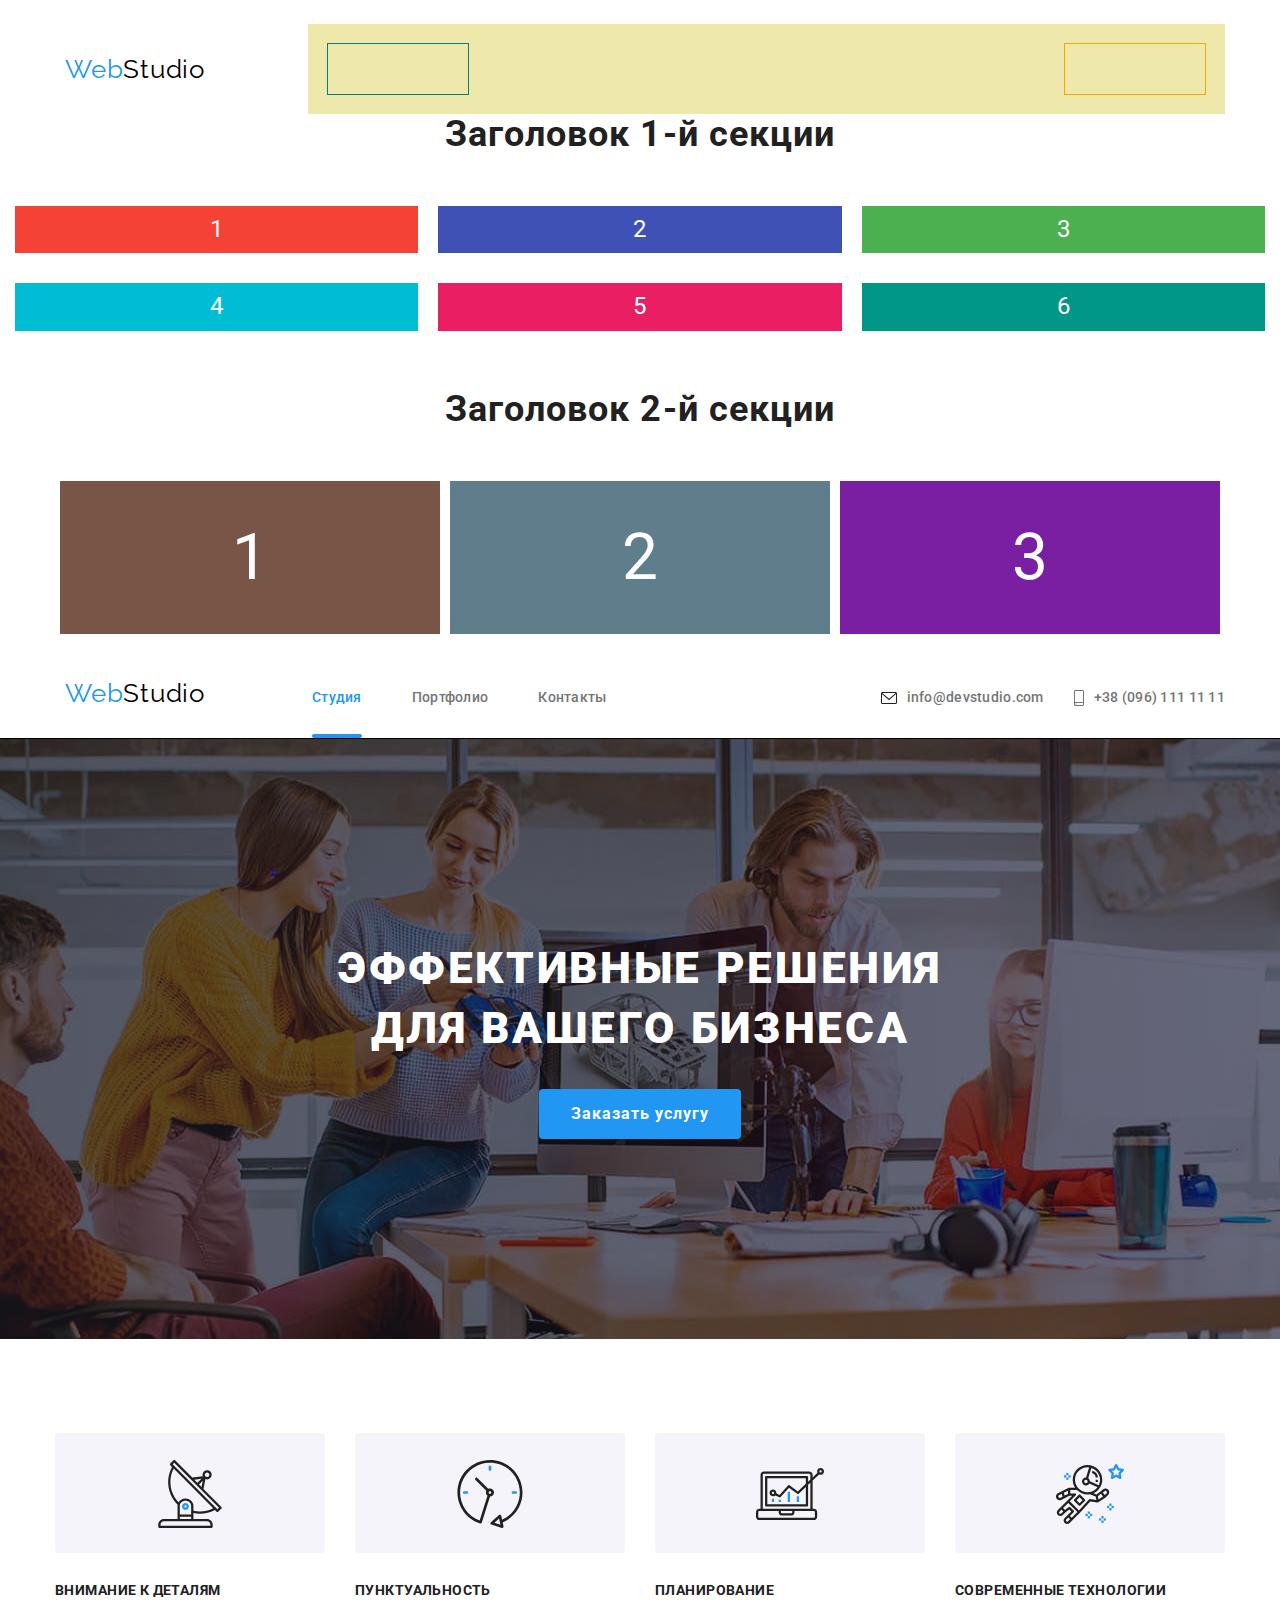
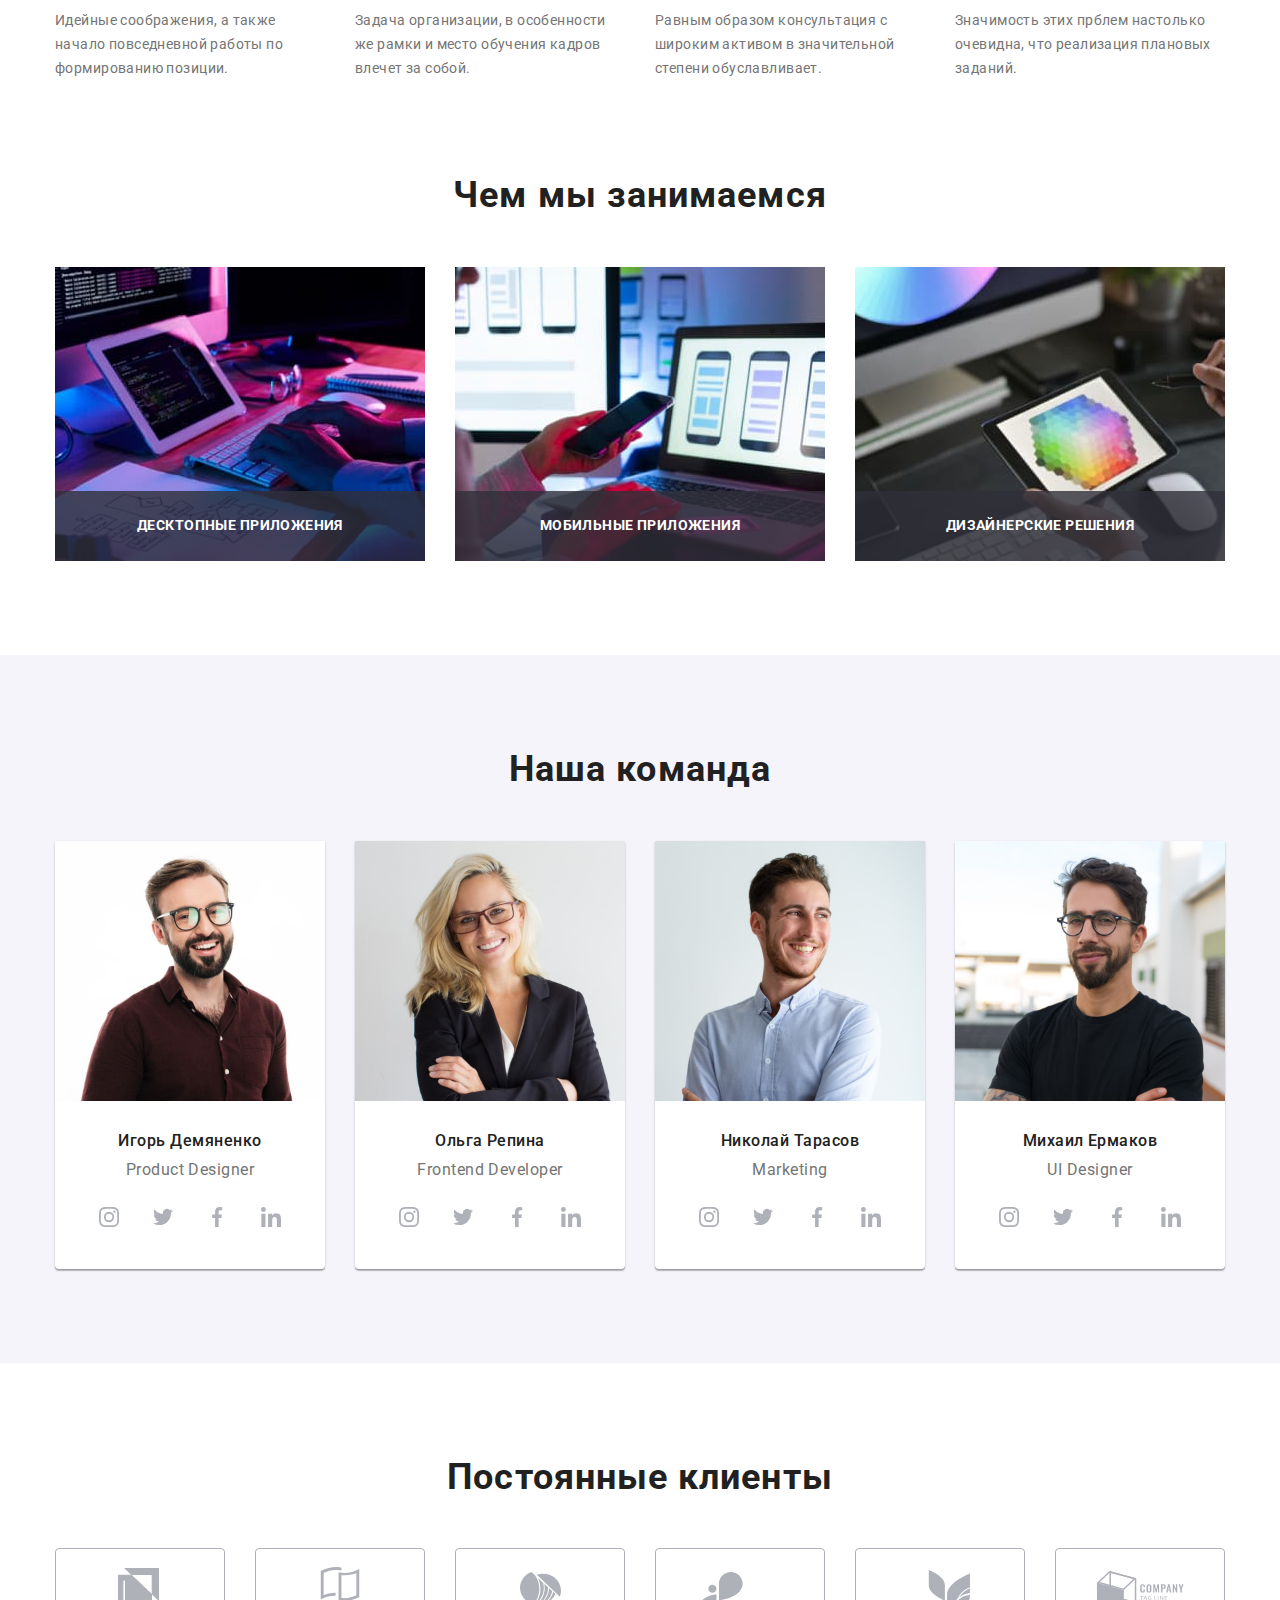
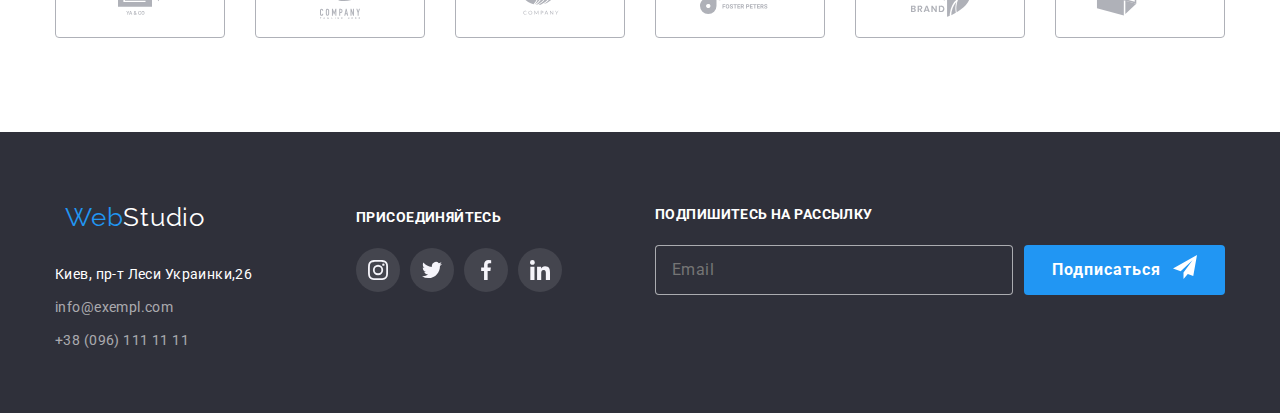
==== commit 361b4bff: "btn-menu" ====
--- a/index.html
+++ b/index.html
@@ -25,10 +25,10 @@
 
   <section class="section features">
 
-    <div class="header">
+    <div class="page-header">
       <div class="container">
         <nav class="nav">
-    <!--   <a class="logo" href=" " >Логотип</a> -->
+          <!--   <a class="logo" href=" " >Логотип</a> -->
 
           <a href="./" lang="en" class="logo header__logo"
           >Web<span class="logo--black">Studio</span></a>
@@ -38,13 +38,13 @@
             aria-controls="menu-container"
             data-menu-button
             >
-              <svg width="24" height="16" aria-label="Переключатель мобильного меню">
+              <svg width="24" height="24" aria-label="Переключатель мобильного меню">
                 <use class="icon-cross" href="./images/main/sprite-cl-gn.svg#closelink"></use>
                 <use class="icon-menu" href="./images/main/sprite-form.svg#three-bars"></use>
               </svg>
             </button>
               <div class="menu-container" id="menu-container" data-menu>
-        <!--     Контент меню -->
+                <!--     Контент меню -->
                 <div class="navigation" ></div>
                 <div class="contacts"></div>
               </div>
@@ -58,7 +58,7 @@
       <!-- btn -->
       <h2 class="section-title">Заголовок 1-й секции</h2>
   
-      <ul class="features-set">
+      <ul class="features-set" style="padding-left: 15px;padding-right: 15px;">
         <li class="features-item">1</li>
         <li class="features-item">2</li>
         <li class="features-item">3</li>
--- a/css/main.min.css
+++ b/css/main.min.css
@@ -1,4 +1,4 @@
 /*! modern-normalize v0.7.0 | MIT License | https://github.com/sindresorhus/modern-normalize */html{-webkit-box-sizing:border-box;box-sizing:border-box}*,::after,::before{-webkit-box-sizing:inherit;box-sizing:inherit}:root{-moz-tab-size:4;-o-tab-size:4;tab-size:4}html{line-height:1.15;-webkit-text-size-adjust:100%}body{margin:0}body{font-family:system-ui, -apple-system, "Segoe UI", Roboto, Helvetica, Arial,  sans-serif, "Apple Color Emoji", "Segoe UI Emoji"}hr{height:0}abbr[title]{-webkit-text-decoration:underline dotted;text-decoration:underline dotted}b,strong{font-weight:bolder}code,kbd,pre,samp{font-family:ui-monospace, SFMono-Regular, Consolas, "Liberation Mono", Menlo,- monospace;font-size:1em}small{font-size:80%}sub,sup{font-size:75%;line-height:0;position:relative;vertical-align:baseline}sub{bottom:-0.25em}sup{top:-0.5em}button,input,optgroup,select,textarea{font-family:inherit;font-size:100%;line-height:1.15;margin:0}button,select{text-transform:none}[type="button"],[type="reset"],[type="submit"],button{-webkit-appearance:button}[type="button"]::-moz-focus-inner,[type="reset"]::-moz-focus-inner,[type="submit"]::-moz-focus-inner,button::-moz-focus-inner{border-style:none;padding:0}[type="button"]:-moz-focusring,[type="reset"]:-moz-focusring,[type="submit"]:-moz-focusring,button:-moz-focusring{outline:1px dotted ButtonText}legend{padding:0}progress{vertical-align:baseline}[type="number"]::-webkit-inner-spin-button,[type="number"]::-webkit-outer-spin-button{height:auto}[type="search"]{-webkit-appearance:textfield;outline-offset:-2px}[type="search"]::-webkit-search-decoration{-webkit-appearance:none}::-webkit-file-upload-button{-webkit-appearance:button;font:inherit}summary{display:list-item}@font-face{font-family:Roboto, sans-serif;src:url("https://fonts.googleapis.com/css2?family=Roboto:wght@400&display=swap");font-weight:400;font-style:normal}@font-face{font-family:Roboto, sans-serif;src:url("https://fonts.googleapis.com/css2?family=Roboto:wght@500&display=swap");font-weight:500;font-style:normal}@font-face{font-family:Roboto, sans-serif;src:url("https://fonts.googleapis.com/css2?family=Roboto:wght@700&display=swap"),url("https://fonts.googleapis.com/css2?family=Raleway:wght@700&display=swap");font-weight:700;font-style:normal}@font-face{font-family:Raleway, sans-serif;src:url("https://fonts.googleapis.com/css2?family=Roboto:wght@900&display=swap");font-weight:900;font-style:normal}.features-set,.reviews-set{padding:0;margin:0;list-style:none}.header{position:relative;border-bottom:1px solid black}.header .nav{display:-webkit-box;display:-ms-flexbox;display:flex;-webkit-box-align:center;-ms-flex-align:center;align-items:center;-webkit-box-pack:justify;-ms-flex-pack:justify;justify-content:space-between;min-height:80px}.logo{padding:10px}.logo:hover,.logo:focus{opacity:250ms cubic-bezier(0.4, 0, 0.2, 1)}.icon-cross{padding-right:10px;width:24px;height:16px;color:#212121;background-image:url("../images/three-bars.svg");color:black}.icon-cross:hover,.icon-cross:focus{color:#2196f3}.icon-cross-title{margin-top:0;margin-bottom:22px}.section{padding-top:24px;padding-bottom:24px}.section-title{margin-top:0;margin-bottom:24px}@media screen and (min-width: 768px){.features-set{display:-webkit-box;display:-ms-flexbox;display:flex;-ms-flex-wrap:wrap;flex-wrap:wrap;margin:-5px;-webkit-box-pack:center;-ms-flex-pack:center;justify-content:center}}@media screen and (min-width: 1200px){.features-set{margin:-10px}}.features-item{text-align:center;padding-top:10px;padding-bottom:10px;color:#fff;font-size:24px}@media screen and (max-width: 767px){.features-item:not(:last-child){margin-bottom:20px}}@media screen and (min-width: 768px) and (max-width: 1200px){.features-item{width:calc((100% - 4 * 5px) / 2);margin:5px}}@media screen and (min-width: 1200px){.features-item{width:calc((100% - 6 * 10px) / 3);margin:10px}}.features-item:nth-child(1){background-color:#F44336;margin-bottom:20px}.features-item:nth-child(2){background-color:#3F51B5;margin-bottom:20px}.features-item:nth-child(3){background-color:#4CAF50;margin-bottom:20px}.features-item:nth-child(4){background-color:#00BCD4;margin-bottom:20px}.features-item:nth-child(5){background-color:#E91E63;margin-bottom:20px}.features-item:nth-child(6){background-color:#009688;margin-bottom:20px}@media screen and (max-width: 767px){.reviews{display:none}}.reviews-set{display:-webkit-box;display:-ms-flexbox;display:flex}.reviews-item{text-align:center;padding:40px;color:#fff;font-size:48px;width:33.3333%}@media screen and (min-width: 768px){.reviews-item{-ms-flex-preferred-size:calc((100% - 6 * 5) / 3);flex-basis:calc((100% - 6 * 5) / 3);margin-left:5px;margin-right:5px}}@media screen and (min-width: 1200px){.reviews-item{font-size:64px}}.reviews-item:nth-child(1){background-color:#795548}.reviews-item:nth-child(2){background-color:#607D8B}.reviews-item:nth-child(3){background-color:#7B1FA2}.backdrop{position:fixed;top:0;left:0;width:100%;height:100%;background-color:rgba(0,0,0,0.3);padding:50px 30px;overflow-y:scroll}.backdrop.is-hidden{display:none}.modal{padding:20px;background-color:#fff}@media (min-width: 528px){.modal{position:absolute;top:50%;left:50%;-webkit-transform:translate(-50%, -50%);transform:translate(-50%, -50%);max-width:500px;width:100%}}.menu-button{display:-webkit-inline-box;display:-ms-inline-flexbox;display:inline-flex;margin:0;padding:0;border:none;background-color:transparent}@media screen and (min-width: 768px){.menu-button .menu-button{display:none}}.menu-button .menu-button .icon-cross{display:none}.menu-button .menu-button.is-open .icon-cross{display:block}.menu-button .menu-button.is-open .icon-menu{display:none}.menu-button .menu-container{background-color:palegoldenrod;padding:20px;text-align:center;font-size:20px}@media screen and (max-width: 767px){.menu-button{display:none;position:absolute;top:100%;left:0;width:100%}.menu-button.is-open{display:block}}@media screen and (min-width: 768px){.menu-button{display:-webkit-box;display:-ms-flexbox;display:flex;-webkit-box-pack:justify;-ms-flex-pack:justify;justify-content:space-between;-webkit-box-flex:1;-ms-flex-positive:1;flex-grow:1}}.navigation,.contacts{height:50px;width:140px}.navigation{outline:1px solid teal}.contacts{outline:1px solid orange}.mobile-menu{position:fixed;top:0;left:0;width:100%;height:100%;background-color:rgba(0,0,0,0.5);z-index:999;opacity:0;visibility:hidden;pointer-events:none;-webkit-transition:opacity 250ms cubic-bezier(0.4, 0, 0.2, 1),visibility 250ms cubic-bezier(0.4, 0, 0.2, 1);transition:opacity 250ms cubic-bezier(0.4, 0, 0.2, 1),visibility 250ms cubic-bezier(0.4, 0, 0.2, 1)}.mobile-menu.is-open{opacity:1;visibility:visible;pointer-events:initial}.mobile-menu .content{height:100%;background-color:#fff;width:70%;-webkit-transform:translateX(-100%);transform:translateX(-100%);-webkit-transition:-webkit-transform 250ms cubic-bezier(0.4, 0, 0.2, 1) 250ms;transition:-webkit-transform 250ms cubic-bezier(0.4, 0, 0.2, 1) 250ms;transition:transform 250ms cubic-bezier(0.4, 0, 0.2, 1) 250ms;transition:transform 250ms cubic-bezier(0.4, 0, 0.2, 1) 250ms, -webkit-transform 250ms cubic-bezier(0.4, 0, 0.2, 1) 250ms}.mobile-menu.is-open .content{-webkit-transform:translateX(0);transform:translateX(0)}body{margin:0;background-color:#fff;color:#757575;font-family:Roboto, Raleway, sans-serif}body.modal-open{overflow:hidden}.container{padding-left:15px;padding-right:15px;margin-left:auto;margin-right:auto;max-width:1200px;min-width:480px}@media screen and (min-width: 480px){.container{width:480px}}@media screen and (min-width: 768px){.container{width:768px}}@media screen and (min-width: 1200px){.container{width:1200px}}img{display:block;max-width:100%;height:auto}a{text-decoration:none}.list{padding:0;margin:0;list-style:none}.flexbox{display:-webkit-box;display:-ms-flexbox;display:flex}.logo{display:-webkit-inline-box;display:-ms-inline-flexbox;display:inline-flex;color:#2196f3;font-family:Raleway, cursive;font-size:26px;line-height:1.19;letter-spacing:0.03em;text-decoration:none}.logo--black{color:#000}.logo--white{color:#fff}.header__menu-nv{position:relative;display:-webkit-box;display:-ms-flexbox;display:flex;height:80px;-webkit-box-align:center;-ms-flex-align:center;align-items:center}.logo{margin-right:93px}.header__site-nav .link,.header__aus-nav .link{display:block;-webkit-box-align:center;-ms-flex-align:center;align-items:center;padding-top:32px;padding-bottom:32px;color:#757575;font-weight:500;font-size:14px;line-height:1.14;letter-spacing:0.02em}.header__site-nav .header__li-site-nav+.header__li-site-nav{margin-left:50px}.header__site-nav{display:-webkit-inline-box;display:-ms-inline-flexbox;display:inline-flex}.header__site-nav .header__current{display:block;color:#2196f3;-webkit-transition:color 250ms cubic-bezier(0.4, 0, 0.2, 1),opacity 250ms cubic-bezier(0.4, 0, 0.2, 1);transition:color 250ms cubic-bezier(0.4, 0, 0.2, 1),opacity 250ms cubic-bezier(0.4, 0, 0.2, 1)}.header__site-nav .link:hover,.header__site-nav .header__current:focus{color:#2196f3;text-decoration:none}.header__icon-em{margin-right:10px;fill:#212121}.header__em{display:-webkit-box;display:-ms-flexbox;display:flex;-webkit-box-align:center;-ms-flex-align:center;align-items:center}.header__icon-sf{margin-right:10px;fill:#757575}.header__sf{display:-webkit-box;display:-ms-flexbox;display:flex;-webkit-box-align:center;-ms-flex-align:center;align-items:center}.header__ms{display:-webkit-box;display:-ms-flexbox;display:flex;-webkit-box-align:center;-ms-flex-align:center;align-items:center}.header__ms .link{display:-webkit-box;display:-ms-flexbox;display:flex;padding-top:32px;padding-bottom:32px;-webkit-box-align:center;-ms-flex-align:center;align-items:center}.header__aus-nav{display:-webkit-box;display:-ms-flexbox;display:flex;margin-left:auto}.header__aus-nav .header__ms+.header__ms{margin-left:30px}.header__aus-nav .header__em:hover .header__icon-em,.header__aus-nav .header__sf:hover .header__icon-sf{fill:#2196f3;-webkit-transition:fill 250ms cubic-bezier(0.4, 0, 0.2, 1),opacity 250ms cubic-bezier(0.4, 0, 0.2, 1);transition:fill 250ms cubic-bezier(0.4, 0, 0.2, 1),opacity 250ms cubic-bezier(0.4, 0, 0.2, 1)}.header__aus-nav .header__em:hover,.header__aus-nav .header__em:focus,.header__aus-nav .header__sf:hover,.header__aus-nav .header__sf:focus{color:#2196f3}.header__li-site-nav{position:relative}.header__current::after{content:"";position:absolute;width:100%;height:4px;left:0;bottom:0;background:#2196f3;border-radius:2px;-webkit-box-align:center;-ms-flex-align:center;align-items:center}h1{font-weight:900;font-size:44px;line-height:1.36;text-align:center;letter-spacing:0.06em}.hero__title{margin-top:0;margin-bottom:0}.hero{margin-left:auto;margin-right:auto;padding-top:200px;text-align:center;max-width:1600px;height:600px;outline:1px, solid, blacK;background-image:-webkit-gradient(linear, left top, right top, from(rgba(33,38,48,0.5)), to(rgba(23,23,46,0.3))),url("../images/main/main-jpeg.jpg");background-image:linear-gradient(to right, rgba(33,38,48,0.5), rgba(23,23,46,0.3)),url("../images/main/main-jpeg.jpg");background-position:center;background-repeat:no repeat;background-size:cover;background-color:#2f303a;color:#fff}.hero .hero__butn{text-decoration:none}section{color:#212121}.advantage{padding-top:94px}.advantage__item::before{width:270px;height:120px;margin:0;margin-bottom:30px;display:block;content:"";background-size:25%;background-repeat:no-repeat;background-position:center;background-color:#f5f4fa;border-radius:4px}.advantage__antenna::before{background-image:url("../images/main/icon-advntg/antenna.svg")}.advantage__clock::before{background-image:url("../images/main/icon-advntg/clock.svg")}.advantage__diagram::before{background-image:url("../images/main/icon-advntg/diagram.svg")}.advantage__astronaut::before{background-image:url("../images/main/icon-advntg/astronaut.svg")}.advantage__title{margin-top:0;margin-bottom:0;color:#212121;font-weight:700;font-size:14px;line-height:1.14;letter-spacing:0.03em}p{margin-top:10px;margin-bottom:0;color:#757575;font-weight:400;font-size:14px;line-height:1.71;letter-spacing:0.03em}.advantage__ul{display:-webkit-box;display:-ms-flexbox;display:flex;-ms-flex-wrap:wrap;flex-wrap:wrap;padding-top:0}.advantage__ul .advantage__li{width:calc((100% - 30px * 3) / 4);vertical-align:top;margin-bottom:30px;margin-right:30px}.advantage__li:nth-child(4n){margin-right:0px}.advantage__li:nth-last-child(-n+4){margin-bottom:0px;padding-bottom:94}.butn{display:inline-block;position:relative;width:auto;height:50px;border-radius:4px;padding-left:32px;padding-right:32px;padding-top:10px;padding-bottom:10px;margin-top:30px;-webkit-box-pack:center;-ms-flex-pack:center;justify-content:center;border-style:none;color:#fff;background-color:#2196f3;font-weight:700;font-size:16px;line-height:1.87;letter-spacing:0.06em;text-align:center;-webkit-transition:background-color 250ms cubic-bezier(0.4, 0, 0.2, 1),color 250ms cubic-bezier(0.4, 0, 0.2, 1),opacity 250ms cubic-bezier(0.4, 0, 0.2, 1);transition:background-color 250ms cubic-bezier(0.4, 0, 0.2, 1),color 250ms cubic-bezier(0.4, 0, 0.2, 1),opacity 250ms cubic-bezier(0.4, 0, 0.2, 1)}.butn:hover,.butn:focus{background-color:#2196f3;color:rgba(255,255,255,0.6)}.section-title{margin-top:0;margin-bottom:50px;padding-bottom:0;color:#212121;font-weight:700;font-size:36px;line-height:1.16;text-align:center;letter-spacing:0.03em}.activity{padding-top:94px;padding-bottom:94px;margin-bottom:0}.activity__ul{position:relative;display:-webkit-box;display:-ms-flexbox;display:flex;-ms-flex-wrap:wrap;flex-wrap:wrap}.activity__ul .activity__li{width:calc((100% - 30px * 2) / 3);margin-right:30px;margin-bottom:30px}.activity__ul .activity__li:nth-child(3n){margin-right:0px}.activity__ul .activity__li:nth-last-child(-n+3){margin-bottom:0px}.activity__label{position:absolute;height:70px;width:calc((100% - 30px * 2) / 3);bottom:0;padding-top:27px;padding-bottom:27px;margin-top:0;background-color:rgba(47,48,58,0.8);color:#fff;font-weight:700;font-size:14px;line-height:1.14;text-align:center;letter-spacing:0.03em}.staff{margin-top:0;margin-bottom:0;padding-top:94px;padding-bottom:94px;background-color:#f5f4fa}.staff__border{border:1px transparent #f5f4fa;padding:0}.staff__ul{display:-webkit-box;display:-ms-flexbox;display:flex;-ms-flex-wrap:wrap;flex-wrap:wrap}.staff__ul .staff__li{width:calc((100% - 30px * 3) / 4);margin-right:30px;margin-bottom:30px;background-color:#fff;-webkit-box-shadow:0px 1px 3px rgba(0,0,0,0.12),0px 1px 1px rgba(0,0,0,0.14),0px 2px 1px rgba(0,0,0,0.2);box-shadow:0px 1px 3px rgba(0,0,0,0.12),0px 1px 1px rgba(0,0,0,0.14),0px 2px 1px rgba(0,0,0,0.2);border-radius:0px 0px 4px 4px;-webkit-transition:-webkit-box-shadow 250ms cubic-bezier(0.4, 0, 0.2, 1);transition:-webkit-box-shadow 250ms cubic-bezier(0.4, 0, 0.2, 1);transition:box-shadow 250ms cubic-bezier(0.4, 0, 0.2, 1);transition:box-shadow 250ms cubic-bezier(0.4, 0, 0.2, 1), -webkit-box-shadow 250ms cubic-bezier(0.4, 0, 0.2, 1)}.staff__ul .staff__li:nth-child(4n){margin-right:0px}.staff__ul .staff__li:nth-last-child(-n+4){margin-bottom:0px}.staff__width{max-width:100%}.staff__pr{padding-top:30px;padding-bottom:30px}.staff-title{margin-bottom:0px;margin-top:0px;text-align:center;color:#212121;font-weight:500;font-size:16px;line-height:1.19;letter-spacing:0.03em}.staff-p{margin-top:10px;margin-bottom:16px;text-align:center;color:#757575;font-weight:400;font-size:16px;line-height:1.19;letter-spacing:0.03em}.social{display:-webkit-box;display:-ms-flexbox;display:flex;-webkit-box-pack:center;-ms-flex-pack:center;justify-content:center}.social__item:not(:last-child){margin-right:10px}.social__icon{height:20px;width:20px;fill:#AFB1B8;-webkit-transition:fill 250ms cubic-bezier(0.4, 0, 0.2, 1),opacity 250ms cubic-bezier(0.4, 0, 0.2, 1);transition:fill 250ms cubic-bezier(0.4, 0, 0.2, 1),opacity 250ms cubic-bezier(0.4, 0, 0.2, 1)}.social__link{display:-webkit-box;display:-ms-flexbox;display:flex;-webkit-box-pack:center;-ms-flex-pack:center;justify-content:center;-webkit-box-align:center;-ms-flex-align:center;align-items:center;width:44px;height:44px;border-radius:50%}.social--link-color{background-color:#fff;-webkit-transition:background-color 250ms cubic-bezier(0.4, 0, 0.2, 1),opacity 250ms cubic-bezier(0.4, 0, 0.2, 1);transition:background-color 250ms cubic-bezier(0.4, 0, 0.2, 1),opacity 250ms cubic-bezier(0.4, 0, 0.2, 1)}.social__link:hover{background-color:#2196f3}.social__item .social__link:hover .social__icon{fill:#fff}.clients{padding-top:94px;padding-bottom:94px}.clients__list{display:-webkit-box;display:-ms-flexbox;display:flex}.clients__item:not(:last-child){margin-right:30px;margin-left:0}.clients__link{display:-webkit-box;display:-ms-flexbox;display:flex;-webkit-box-pack:center;-ms-flex-pack:center;justify-content:center;-webkit-box-align:center;-ms-flex-align:center;align-items:center;width:170px;height:90px;background-color:#fff;border:1px solid #AFB1B8;border-radius:4px;-webkit-transition:border 250ms cubic-bezier(0.4, 0, 0.2, 1),opacity 250ms cubic-bezier(0.4, 0, 0.2, 1);transition:border 250ms cubic-bezier(0.4, 0, 0.2, 1),opacity 250ms cubic-bezier(0.4, 0, 0.2, 1)}.clients__icon-o{height:50px;width:45px;fill:#AFB1B8;-webkit-transition:fill 250ms cubic-bezier(0.4, 0, 0.2, 1),opacity 250ms cubic-bezier(0.4, 0, 0.2, 1);transition:fill 250ms cubic-bezier(0.4, 0, 0.2, 1),opacity 250ms cubic-bezier(0.4, 0, 0.2, 1)}.clients__icon-t{height:52px;width:40px;fill:#AFB1B8;-webkit-transition:fill 250ms cubic-bezier(0.4, 0, 0.2, 1),opacity 250ms cubic-bezier(0.4, 0, 0.2, 1);transition:fill 250ms cubic-bezier(0.4, 0, 0.2, 1),opacity 250ms cubic-bezier(0.4, 0, 0.2, 1)}.clients__icon-th{height:43px;width:41px;fill:#AFB1B8;-webkit-transition:fill 250ms cubic-bezier(0.4, 0, 0.2, 1),opacity 250ms cubic-bezier(0.4, 0, 0.2, 1);transition:fill 250ms cubic-bezier(0.4, 0, 0.2, 1),opacity 250ms cubic-bezier(0.4, 0, 0.2, 1)}.clients__icon-fr{height:43px;width:80px;fill:#AFB1B8;-webkit-transition:fill 250ms cubic-bezier(0.4, 0, 0.2, 1),opacity 250ms cubic-bezier(0.4, 0, 0.2, 1);transition:fill 250ms cubic-bezier(0.4, 0, 0.2, 1),opacity 250ms cubic-bezier(0.4, 0, 0.2, 1)}.clients__icon-fv{height:47px;width:59px;fill:#AFB1B8;-webkit-transition:fill 250ms cubic-bezier(0.4, 0, 0.2, 1),opacity 250ms cubic-bezier(0.4, 0, 0.2, 1);transition:fill 250ms cubic-bezier(0.4, 0, 0.2, 1),opacity 250ms cubic-bezier(0.4, 0, 0.2, 1)}.clients__icon-sx{height:45px;width:89px;fill:#AFB1B8;-webkit-transition:fill 250ms cubic-bezier(0.4, 0, 0.2, 1),opacity 250ms cubic-bezier(0.4, 0, 0.2, 1);transition:fill 250ms cubic-bezier(0.4, 0, 0.2, 1),opacity 250ms cubic-bezier(0.4, 0, 0.2, 1)}.clients__link:hover{border:1px solid #2196f3}.clients__item .clients__link:hover .clients__icon-o{fill:#2196f3}.clients__item .clients__link:hover .clients__icon-t{fill:#2196f3}.clients__item .clients__link:hover .clients__icon-th{fill:#2196f3}.clients__item .clients__link:hover .clients__icon-fr{fill:#2196f3}.clients__item .clients__link:hover .clients__icon-fv{fill:#2196f3}.clients__item .clients__link:hover .clients__icon-sx{fill:#2196f3}.footer{margin-top:0;margin-bottom:0;padding-top:60px;padding-bottom:60px;background-color:#2f303a;color:#fff}.block-adr{display:block;direction:column}.footer__logo{margin-right:93px}.block-adr__address{width:231px;margin-right:70px;margin-top:20px;font-style:normal;font-weight:400;font-size:14px;line-height:1.71;letter-spacing:0.03em}.block-adr__aus-footer{display:block;margin-top:9px;color:rgba(255,255,255,0.6);direction:column;-webkit-transition:color 250ms cubic-bezier(0.4, 0, 0.2, 1),opacity 250ms cubic-bezier(0.4, 0, 0.2, 1);transition:color 250ms cubic-bezier(0.4, 0, 0.2, 1),opacity 250ms cubic-bezier(0.4, 0, 0.2, 1)}.block-adr__aus-footer:hover,.block-adr__aus-footer:focus{color:#2196f3}.soccontact{width:206px;margin-top:15px;margin-bottom:34px;margin-right:93px}.soccontact__title{margin-top:0;font-weight:700;font-size:14px;line-height:1.45;letter-spacing:0.03em;color:#fff}.socialf{display:-webkit-box;display:-ms-flexbox;display:flex;-webkit-box-pack:center;-ms-flex-pack:center;justify-content:center;padding-bottom:0;margin-top:20px}.socialf__item:not(:last-child){margin-right:10px}.socialf__icon{height:20px;width:20px;fill:#f5f4fa;-webkit-transition:fill 250ms cubic-bezier(0.4, 0, 0.2, 1),opacity 250ms cubic-bezier(0.4, 0, 0.2, 1);transition:fill 250ms cubic-bezier(0.4, 0, 0.2, 1),opacity 250ms cubic-bezier(0.4, 0, 0.2, 1)}.socialf__link{display:-webkit-box;display:-ms-flexbox;display:flex;-webkit-box-pack:center;-ms-flex-pack:center;justify-content:center;-webkit-box-align:center;-ms-flex-align:center;align-items:center;width:44px;height:44px;border-radius:50%}.socialf--link-color{background-color:rgba(255,255,255,0.1);-webkit-transition:background-color 250ms cubic-bezier(0.4, 0, 0.2, 1),opacity 250ms cubic-bezier(0.4, 0, 0.2, 1);transition:background-color 250ms cubic-bezier(0.4, 0, 0.2, 1),opacity 250ms cubic-bezier(0.4, 0, 0.2, 1)}.socialf__link:hover{background-color:#2196f3}.socialf__item .socialf__link:hover .socialf__icon{fill:#fff}.telegram-contact{width:570px;height:86px;margin-top:12px}.telegram-title{margin-top:0;left:0;font-weight:700;font-size:14px;line-height:1.45;letter-spacing:0.03em;color:#fff}.body-telegram{display:-webkit-box;display:-ms-flexbox;display:flex;position:relative;padding-top:20px}.box-telegram{display:-webkit-box;display:-ms-flexbox;display:flex;position:relative;width:358px;height:50px;margin-right:12px;border:1px solid rgba(255,255,255,0.6);background-color:#2f303a;-webkit-box-sizing:border-box;box-sizing:border-box;border-radius:4px;padding-left:16px}.font-telegram{font-size:16px;line-height:1.25;display:-webkit-box;display:-ms-flexbox;display:flex;-webkit-box-align:center;-ms-flex-align:center;align-items:center;letter-spacing:0.03em;color:rgba(255,255,255,0.6)}.filter-btn__btn-p{display:-webkit-box;display:-ms-flexbox;display:flex;position:absolute;right:0;bottom:0;width:auto;height:50px;border-radius:4px;padding-left:28px;padding-right:28px;padding-top:10px;padding-bottom:10px;-webkit-box-pack:center;-ms-flex-pack:center;justify-content:center;border-style:none;color:#fff;background-color:#2196f3;font-weight:700;font-size:16px;line-height:1.87;letter-spacing:0.06em;text-align:center;-webkit-transition:background-color 250ms cubic-bezier(0.4, 0, 0.2, 1),color 250ms cubic-bezier(0.4, 0, 0.2, 1),opacity 250ms cubic-bezier(0.4, 0, 0.2, 1);transition:background-color 250ms cubic-bezier(0.4, 0, 0.2, 1),color 250ms cubic-bezier(0.4, 0, 0.2, 1),opacity 250ms cubic-bezier(0.4, 0, 0.2, 1)}.icon-send{display:inline-block;fill:#fff;margin-left:12px;-webkit-transition:fill 250ms cubic-bezier(0.4, 0, 0.2, 1),opacity 250ms cubic-bezier(0.4, 0, 0.2, 1);transition:fill 250ms cubic-bezier(0.4, 0, 0.2, 1),opacity 250ms cubic-bezier(0.4, 0, 0.2, 1)}.filter-btn__btn-p:hover,.filter-btn__btn-p:focus{background-color:#2196f3;color:rgba(255,255,255,0.6);fill:rgba(255,255,255,0.6)}.backdrop{position:fixed;left:0;top:0;width:100%;height:100%;background-color:rgba(0,0,0,0.1);padding:50px 30px;overflow-y:scroll;-webkit-transition:opacity 250ms cubic-bezier(0.4, 0, 0.2, 1);transition:opacity 250ms cubic-bezier(0.4, 0, 0.2, 1)}.backdrop .is-hidden{display:none;opacity:0;pointer-events:none}.modal{padding:20px;background-color:#fff;-webkit-transform:translate(-50%, -50%) scale(1.05);transform:translate(-50%, -50%) scale(1.05);-webkit-box-shadow:0px 1px 1px rgba(0,0,0,0.14),inset 0px 4px 4px rgba(0,0,0,0.25),inset 0px 1px 3px rgba(0,0,0,0.12);box-shadow:0px 1px 1px rgba(0,0,0,0.14),inset 0px 4px 4px rgba(0,0,0,0.25),inset 0px 1px 3px rgba(0,0,0,0.12);-webkit-backdrop-filter:blur(1px);backdrop-filter:blur(1px);border-radius:4px;color:#212121;-webkit-transition:opacity 250ms cubic-bezier(0.4, 0, 0.2, 1),-webkit-transform 250ms cubic-bezier(0.4, 0, 0.2, 1),-webkit-box-shadow 250ms cubic-bezier(0.4, 0, 0.2, 1);transition:opacity 250ms cubic-bezier(0.4, 0, 0.2, 1),-webkit-transform 250ms cubic-bezier(0.4, 0, 0.2, 1),-webkit-box-shadow 250ms cubic-bezier(0.4, 0, 0.2, 1);transition:transform 250ms cubic-bezier(0.4, 0, 0.2, 1),opacity 250ms cubic-bezier(0.4, 0, 0.2, 1),box-shadow 250ms cubic-bezier(0.4, 0, 0.2, 1);transition:transform 250ms cubic-bezier(0.4, 0, 0.2, 1),opacity 250ms cubic-bezier(0.4, 0, 0.2, 1),box-shadow 250ms cubic-bezier(0.4, 0, 0.2, 1),-webkit-transform 250ms cubic-bezier(0.4, 0, 0.2, 1),-webkit-box-shadow 250ms cubic-bezier(0.4, 0, 0.2, 1)}@media (min-width: 450px){position:absolute;top:50%;left:50%;-webkit-transform:translate(-50%, -50%);transform:translate(-50%, -50%);max-width:450px;width:100%}.backdrop .is-hidden .modal{-webkit-transform:translate(-50%, 100%) scale(0.1);transform:translate(-50%, 100%) scale(0.1)}.button__modal-close{position:absolute;top:8px;right:8px;width:30px;height:calc(30px - 1px);border-radius:50%;border:1px solid #757575;background-color:#fff;-webkit-transition:background-color 250ms cubic-bezier(0.4, 0, 0.2, 1),opacity 250ms cubic-bezier(0.4, 0, 0.2, 1);transition:background-color 250ms cubic-bezier(0.4, 0, 0.2, 1),opacity 250ms cubic-bezier(0.4, 0, 0.2, 1)}.icon-modal-close{position:absolute;top:50%;left:50%;-webkit-transform:translate(-50%, -50%);transform:translate(-50%, -50%);width:18px;height:18px;fill:#212121;-webkit-transition:fill 250ms cubic-bezier(0.4, 0, 0.2, 1),opacity 250ms cubic-bezier(0.4, 0, 0.2, 1);transition:fill 250ms cubic-bezier(0.4, 0, 0.2, 1),opacity 250ms cubic-bezier(0.4, 0, 0.2, 1)}.is-hidden{top:-100%;-webkit-transform:translate(-50%, -50%);transform:translate(-50%, -50%)}.menu-button{display:-webkit-inline-box;display:-ms-inline-flexbox;display:inline-flex;margin:0;padding:0;border:none;background-color:transparent}@media screen and (min-width: 768px){.menu-button{display:none}}.button__modal-close:hover{color:#2196f3}.modal .button__modal-close:hover .icon-modal-close{fill:#2196f3}.content-modal{padding-left:0px;padding-right:0px;padding-top:0px;padding-bottom:0px;width:100%;height:100%}.modal-title{display:inline-block;font-weight:700;font-size:20px;line-height:1.15;text-align:center;letter-spacing:0.03em;margin-left:0;margin-bottom:12px;margin-top:0;color:#212121}.flexbox-modal{display:-webkit-box;display:-ms-flexbox;display:flex;-webkit-box-orient:vertical;-webkit-box-direction:normal;-ms-flex-direction:column;flex-direction:column}.form-box{position:relative}.form-box:not(:last-child){margin-bottom:10px}.inputs-row{display:inline-block;position:relative;width:100%;height:40px;padding-left:37px;padding-right:11px;padding-top:5px;padding-bottom:5px;margin-top:4px;margin-bottom:0px;border:1px solid rgba(33,33,33,0.2);-webkit-box-sizing:border-box;box-sizing:border-box;border-radius:4px}.message-box{display:-webkit-box;display:-ms-flexbox;display:flex;position:relative;width:448px;height:120px;padding-left:16px;padding-right:16px;padding-top:12px;padding-bottom:12px;margin-top:4px;margin-bottom:20px;border:1px solid rgba(33,33,33,0.2);-webkit-box-sizing:border-box;box-sizing:border-box;border-radius:4px;resize:none}.checkbox-row{display:-webkit-box;display:-ms-flexbox;display:flex;position:relative;padding-left:37px;padding-right:0px;padding-top:5px;padding-bottom:5px;width:100%;height:24px;text-align:center}.form__field-icon{display:-webkit-box;display:-ms-flexbox;display:flex;position:absolute;bottom:11px;left:12px;right:7px;width:18px;height:18px;fill:#212121;background-color:#fff;-webkit-filter:drop-shadow(0px 4px 4px rgba(0,0,0,0.25));filter:drop-shadow(0px 4px 4px rgba(0,0,0,0.25))}.checkbox-label{padding-left:27px}.checkbox{position:absolute;-webkit-appearance:none;-moz-appearance:none;appearance:none}.text-checkbox{display:inline-block;position:relative;margin-left:13px;margin-right:4px;font-size:92%}.link-contract{display:inline-block;position:relative;text-decoration:underline}.text-checkbox::before{content:"";position:absolute;width:16px;height:16px;border-radius:2px;border:2px solid #212121;background-color:#fff;-webkit-transition:background-color 250ms cubic-bezier(0.4, 0, 0.2, 1),opacity 250ms cubic-bezier(0.4, 0, 0.2, 1);transition:background-color 250ms cubic-bezier(0.4, 0, 0.2, 1),opacity 250ms cubic-bezier(0.4, 0, 0.2, 1);top:0%;-webkit-transform:translate(-155%, 0%);transform:translate(-155%, 0%);fill:#212121;background-color:#fff;cursor:url(""),pointer}.icon-checkbox:checked+.text-checkbox::before{display:inline-block;position:absolute;top:50%;-webkit-transform:translate(-240%, -50%);transform:translate(-240%, -50%);bottom:0;left:13px;padding-right:8px;width:16px;height:16px;border:1px solid #2196f3;border-radius:2px;background-image:url("../images/icon-check.svg");background-color:#2196f3;background-repeat:no-repeat;background-size:contain}.icon-check::before .bottom-black-shedow{-webkit-filter:drop-shadow(0px 4px 4px rgba(0,0,0,0.25));filter:drop-shadow(0px 4px 4px rgba(0,0,0,0.25))}.butn-shedow{-webkit-filter:drop-shadow(0px 4px 4px #E5E5E5);filter:drop-shadow(0px 4px 4px #E5E5E5);-webkit-transform:translate(100%, 0%);transform:translate(100%, 0%)}.color-contract{color:#2196f3}.color-message{color:#2f303a}.font-lt{font-family:Roboto;font-weight:400;font-size:12px;line-height:1.16;letter-spacing:0.01em;color:#757575}.font-m{font-family:Roboto;font-weight:400;font-size:14px;line-height:1.71;letter-spacing:0.03em}.visually-hidden{width:1px;height:1px;margin:-1px;padding:0;border:0;overflow:hidden;clip:rect(0 0 0 0)}.inputs-row:not(:placeholder-shown),.inputs-row:focus{border-color:#2196f3;-webkit-filter:none;filter:none;-webkit-transition:border-color 250ms cubic-bezier(0.4, 0, 0.2, 1);transition:border-color 250ms cubic-bezier(0.4, 0, 0.2, 1)}.inputs-row:not(:placeholder-shown):focus:valid ~ .form__field-icon,.inputs-row:focus ~ .form__field-icon{color:gray;fill:#2196f3;-webkit-filter:none;filter:none;-webkit-transition:fill 250ms cubic-bezier(0.4, 0, 0.2, 1);transition:fill 250ms cubic-bezier(0.4, 0, 0.2, 1)}.inputs-row::-webkit-input-placeholder{font-size:14px;color:#757575;border-color:#2196f3}.inputs-row:-ms-input-placeholder{font-size:14px;color:#757575;border-color:#2196f3}.inputs-row::-ms-input-placeholder{font-size:14px;color:#757575;border-color:#2196f3}.inputs-row::placeholder{font-size:14px;color:#757575;border-color:#2196f3}
+ monospace;font-size:1em}small{font-size:80%}sub,sup{font-size:75%;line-height:0;position:relative;vertical-align:baseline}sub{bottom:-0.25em}sup{top:-0.5em}button,input,optgroup,select,textarea{font-family:inherit;font-size:100%;line-height:1.15;margin:0}button,select{text-transform:none}[type="button"],[type="reset"],[type="submit"],button{-webkit-appearance:button}[type="button"]::-moz-focus-inner,[type="reset"]::-moz-focus-inner,[type="submit"]::-moz-focus-inner,button::-moz-focus-inner{border-style:none;padding:0}[type="button"]:-moz-focusring,[type="reset"]:-moz-focusring,[type="submit"]:-moz-focusring,button:-moz-focusring{outline:1px dotted ButtonText}legend{padding:0}progress{vertical-align:baseline}[type="number"]::-webkit-inner-spin-button,[type="number"]::-webkit-outer-spin-button{height:auto}[type="search"]{-webkit-appearance:textfield;outline-offset:-2px}[type="search"]::-webkit-search-decoration{-webkit-appearance:none}::-webkit-file-upload-button{-webkit-appearance:button;font:inherit}summary{display:list-item}@font-face{font-family:Roboto, sans-serif;src:url("https://fonts.googleapis.com/css2?family=Roboto:wght@400&display=swap");font-weight:400;font-style:normal}@font-face{font-family:Roboto, sans-serif;src:url("https://fonts.googleapis.com/css2?family=Roboto:wght@500&display=swap");font-weight:500;font-style:normal}@font-face{font-family:Roboto, sans-serif;src:url("https://fonts.googleapis.com/css2?family=Roboto:wght@700&display=swap"),url("https://fonts.googleapis.com/css2?family=Raleway:wght@700&display=swap");font-weight:700;font-style:normal}@font-face{font-family:Raleway, sans-serif;src:url("https://fonts.googleapis.com/css2?family=Roboto:wght@900&display=swap");font-weight:900;font-style:normal}.features-set,.reviews-set{padding:0;margin:0;list-style:none}.header{position:relative;border-bottom:1px solid black}.header .nav{display:-webkit-box;display:-ms-flexbox;display:flex;-webkit-box-align:center;-ms-flex-align:center;align-items:center;-webkit-box-pack:justify;-ms-flex-pack:justify;justify-content:space-between;min-height:80px}.logo{padding:10px}.logo:hover,.logo:focus{opacity:250ms cubic-bezier(0.4, 0, 0.2, 1)}.icon-cross{padding-right:10px;width:24px;height:16px;color:#212121;background-image:url("../images/three-bars.svg");color:black}.icon-cross:hover,.icon-cross:focus{color:#2196f3}.icon-cross-title{margin-top:0;margin-bottom:22px}.section{padding-top:24px;padding-bottom:24px}.section-title{margin-top:0;margin-bottom:24px}@media screen and (min-width: 768px){.features-set{display:-webkit-box;display:-ms-flexbox;display:flex;-ms-flex-wrap:wrap;flex-wrap:wrap;margin:-5px;-webkit-box-pack:center;-ms-flex-pack:center;justify-content:center}}@media screen and (min-width: 1200px){.features-set{margin:-10px}}.features-item{text-align:center;padding-top:10px;padding-bottom:10px;color:#fff;font-size:24px}@media screen and (max-width: 767px){.features-item:not(:last-child){margin-bottom:20px}}@media screen and (min-width: 768px) and (max-width: 1200px){.features-item{width:calc((100% - 4 * 5px) / 2);margin:5px}}@media screen and (min-width: 1200px){.features-item{width:calc((100% - 6 * 10px) / 3);margin:10px}}.features-item:nth-child(1){background-color:#F44336;margin-bottom:20px}.features-item:nth-child(2){background-color:#3F51B5;margin-bottom:20px}.features-item:nth-child(3){background-color:#4CAF50;margin-bottom:20px}.features-item:nth-child(4){background-color:#00BCD4;margin-bottom:20px}.features-item:nth-child(5){background-color:#E91E63;margin-bottom:20px}.features-item:nth-child(6){background-color:#009688;margin-bottom:20px}@media screen and (max-width: 767px){.reviews{display:none}}.reviews-set{display:-webkit-box;display:-ms-flexbox;display:flex}.reviews-item{text-align:center;padding:40px;color:#fff;font-size:48px;width:33.3333%}@media screen and (min-width: 768px){.reviews-item{-ms-flex-preferred-size:calc((100% - 6 * 5) / 3);flex-basis:calc((100% - 6 * 5) / 3);margin-left:5px;margin-right:5px}}@media screen and (min-width: 1200px){.reviews-item{font-size:64px}}.reviews-item:nth-child(1){background-color:#795548}.reviews-item:nth-child(2){background-color:#607D8B}.reviews-item:nth-child(3){background-color:#7B1FA2}.backdrop{position:fixed;top:0;left:0;width:100%;height:100%;background-color:rgba(0,0,0,0.3);padding:50px 30px;overflow-y:scroll}.backdrop.is-hidden{display:none}.modal{padding:20px;background-color:#fff}@media (min-width: 528px){.modal{position:absolute;top:50%;left:50%;-webkit-transform:translate(-50%, -50%);transform:translate(-50%, -50%);max-width:500px;width:100%}}.menu-button{display:-webkit-inline-box;display:-ms-inline-flexbox;display:inline-flex;margin:0;padding:0;border:none;background-color:transparent}@media screen and (min-width: 768px){.menu-button{display:none}}.menu-button .icon-cross{display:none}.menu-button.is-open .icon-cross{display:block}.menu-button.is-open .icon-menu{display:none}.menu-container{background-color:palegoldenrod;padding:20px;text-align:center;font-size:20px}@media screen and (max-width: 767px){.menu-container{display:none;position:absolute;top:100%;left:0;width:100%}.menu-container.is-open{display:block}}@media screen and (min-width: 768px){.menu-container{display:-webkit-box;display:-ms-flexbox;display:flex;-webkit-box-pack:justify;-ms-flex-pack:justify;justify-content:space-between;-webkit-box-flex:1;-ms-flex-positive:1;flex-grow:1}}.navigation,.contacts{height:50px;width:140px}.navigation{outline:1px solid teal}.contacts{outline:1px solid orange}@media screen and (min-width: 1200px){display:-webkit-box;display:-ms-flexbox;display:flex}.mobile-menu{position:fixed;top:0;left:0;width:100%;height:100%;background-color:rgba(0,0,0,0.5);z-index:999;opacity:0;visibility:hidden;pointer-events:none;-webkit-transition:opacity 250ms cubic-bezier(0.4, 0, 0.2, 1),visibility 250ms cubic-bezier(0.4, 0, 0.2, 1);transition:opacity 250ms cubic-bezier(0.4, 0, 0.2, 1),visibility 250ms cubic-bezier(0.4, 0, 0.2, 1)}.mobile-menu.is-open{opacity:1;visibility:visible;pointer-events:initial}.mobile-menu .content{height:100%;background-color:#fff;width:70%;-webkit-transform:translateX(-100%);transform:translateX(-100%);-webkit-transition:-webkit-transform 250ms cubic-bezier(0.4, 0, 0.2, 1) 250ms;transition:-webkit-transform 250ms cubic-bezier(0.4, 0, 0.2, 1) 250ms;transition:transform 250ms cubic-bezier(0.4, 0, 0.2, 1) 250ms;transition:transform 250ms cubic-bezier(0.4, 0, 0.2, 1) 250ms, -webkit-transform 250ms cubic-bezier(0.4, 0, 0.2, 1) 250ms}.mobile-menu.is-open .content{-webkit-transform:translateX(0);transform:translateX(0)}body{margin:0;background-color:#fff;color:#757575;font-family:Roboto, Raleway, sans-serif}body.modal-open{overflow:hidden}.container{padding-left:15px;padding-right:15px;margin-left:auto;margin-right:auto;max-width:1200px;min-width:480px}@media screen and (min-width: 480px){.container{width:480px}}@media screen and (min-width: 768px){.container{width:768px}}@media screen and (min-width: 1200px){.container{width:1200px}}img{display:block;max-width:100%;height:auto}a{text-decoration:none}.list{padding:0;margin:0;list-style:none}.flexbox{display:-webkit-box;display:-ms-flexbox;display:flex}.logo{display:-webkit-inline-box;display:-ms-inline-flexbox;display:inline-flex;color:#2196f3;font-family:Raleway, cursive;font-size:26px;line-height:1.19;letter-spacing:0.03em;text-decoration:none}.logo--black{color:#000}.logo--white{color:#fff}.header__menu-nv{position:relative;display:-webkit-box;display:-ms-flexbox;display:flex;height:80px;-webkit-box-align:center;-ms-flex-align:center;align-items:center}.logo{margin-right:93px}.header__site-nav .link,.header__aus-nav .link{display:block;-webkit-box-align:center;-ms-flex-align:center;align-items:center;padding-top:32px;padding-bottom:32px;color:#757575;font-weight:500;font-size:14px;line-height:1.14;letter-spacing:0.02em}.header__site-nav .header__li-site-nav+.header__li-site-nav{margin-left:50px}.header__site-nav{display:-webkit-inline-box;display:-ms-inline-flexbox;display:inline-flex}.header__site-nav .header__current{display:block;color:#2196f3;-webkit-transition:color 250ms cubic-bezier(0.4, 0, 0.2, 1),opacity 250ms cubic-bezier(0.4, 0, 0.2, 1);transition:color 250ms cubic-bezier(0.4, 0, 0.2, 1),opacity 250ms cubic-bezier(0.4, 0, 0.2, 1)}.header__site-nav .link:hover,.header__site-nav .header__current:focus{color:#2196f3;text-decoration:none}.header__icon-em{margin-right:10px;fill:#212121}.header__em{display:-webkit-box;display:-ms-flexbox;display:flex;-webkit-box-align:center;-ms-flex-align:center;align-items:center}.header__icon-sf{margin-right:10px;fill:#757575}.header__sf{display:-webkit-box;display:-ms-flexbox;display:flex;-webkit-box-align:center;-ms-flex-align:center;align-items:center}.header__ms{display:-webkit-box;display:-ms-flexbox;display:flex;-webkit-box-align:center;-ms-flex-align:center;align-items:center}.header__ms .link{display:-webkit-box;display:-ms-flexbox;display:flex;padding-top:32px;padding-bottom:32px;-webkit-box-align:center;-ms-flex-align:center;align-items:center}.header__aus-nav{display:-webkit-box;display:-ms-flexbox;display:flex;margin-left:auto}.header__aus-nav .header__ms+.header__ms{margin-left:30px}.header__aus-nav .header__em:hover .header__icon-em,.header__aus-nav .header__sf:hover .header__icon-sf{fill:#2196f3;-webkit-transition:fill 250ms cubic-bezier(0.4, 0, 0.2, 1),opacity 250ms cubic-bezier(0.4, 0, 0.2, 1);transition:fill 250ms cubic-bezier(0.4, 0, 0.2, 1),opacity 250ms cubic-bezier(0.4, 0, 0.2, 1)}.header__aus-nav .header__em:hover,.header__aus-nav .header__em:focus,.header__aus-nav .header__sf:hover,.header__aus-nav .header__sf:focus{color:#2196f3}.header__li-site-nav{position:relative}.header__current::after{content:"";position:absolute;width:100%;height:4px;left:0;bottom:0;background:#2196f3;border-radius:2px;-webkit-box-align:center;-ms-flex-align:center;align-items:center}h1{font-weight:900;font-size:44px;line-height:1.36;text-align:center;letter-spacing:0.06em}.hero__title{margin-top:0;margin-bottom:0}.hero{margin-left:auto;margin-right:auto;padding-top:200px;text-align:center;max-width:1600px;height:600px;outline:1px, solid, blacK;background-image:-webkit-gradient(linear, left top, right top, from(rgba(33,38,48,0.5)), to(rgba(23,23,46,0.3))),url("../images/main/main-jpeg.jpg");background-image:linear-gradient(to right, rgba(33,38,48,0.5), rgba(23,23,46,0.3)),url("../images/main/main-jpeg.jpg");background-position:center;background-repeat:no repeat;background-size:cover;background-color:#2f303a;color:#fff}.hero .hero__butn{text-decoration:none}section{color:#212121}.advantage{padding-top:94px}.advantage__item::before{width:270px;height:120px;margin:0;margin-bottom:30px;display:block;content:"";background-size:25%;background-repeat:no-repeat;background-position:center;background-color:#f5f4fa;border-radius:4px}.advantage__antenna::before{background-image:url("../images/main/icon-advntg/antenna.svg")}.advantage__clock::before{background-image:url("../images/main/icon-advntg/clock.svg")}.advantage__diagram::before{background-image:url("../images/main/icon-advntg/diagram.svg")}.advantage__astronaut::before{background-image:url("../images/main/icon-advntg/astronaut.svg")}.advantage__title{margin-top:0;margin-bottom:0;color:#212121;font-weight:700;font-size:14px;line-height:1.14;letter-spacing:0.03em}p{margin-top:10px;margin-bottom:0;color:#757575;font-weight:400;font-size:14px;line-height:1.71;letter-spacing:0.03em}.advantage__ul{display:-webkit-box;display:-ms-flexbox;display:flex;-ms-flex-wrap:wrap;flex-wrap:wrap;padding-top:0}.advantage__ul .advantage__li{width:calc((100% - 30px * 3) / 4);vertical-align:top;margin-bottom:30px;margin-right:30px}.advantage__li:nth-child(4n){margin-right:0px}.advantage__li:nth-last-child(-n+4){margin-bottom:0px;padding-bottom:94}.butn{display:inline-block;position:relative;width:auto;height:50px;border-radius:4px;padding-left:32px;padding-right:32px;padding-top:10px;padding-bottom:10px;margin-top:30px;-webkit-box-pack:center;-ms-flex-pack:center;justify-content:center;border-style:none;color:#fff;background-color:#2196f3;font-weight:700;font-size:16px;line-height:1.87;letter-spacing:0.06em;text-align:center;-webkit-transition:background-color 250ms cubic-bezier(0.4, 0, 0.2, 1),color 250ms cubic-bezier(0.4, 0, 0.2, 1),opacity 250ms cubic-bezier(0.4, 0, 0.2, 1);transition:background-color 250ms cubic-bezier(0.4, 0, 0.2, 1),color 250ms cubic-bezier(0.4, 0, 0.2, 1),opacity 250ms cubic-bezier(0.4, 0, 0.2, 1)}.butn:hover,.butn:focus{background-color:#2196f3;color:rgba(255,255,255,0.6)}.section-title{margin-top:0;margin-bottom:50px;padding-bottom:0;color:#212121;font-weight:700;font-size:36px;line-height:1.16;text-align:center;letter-spacing:0.03em}.activity{padding-top:94px;padding-bottom:94px;margin-bottom:0}.activity__ul{position:relative;display:-webkit-box;display:-ms-flexbox;display:flex;-ms-flex-wrap:wrap;flex-wrap:wrap}.activity__ul .activity__li{width:calc((100% - 30px * 2) / 3);margin-right:30px;margin-bottom:30px}.activity__ul .activity__li:nth-child(3n){margin-right:0px}.activity__ul .activity__li:nth-last-child(-n+3){margin-bottom:0px}.activity__label{position:absolute;height:70px;width:calc((100% - 30px * 2) / 3);bottom:0;padding-top:27px;padding-bottom:27px;margin-top:0;background-color:rgba(47,48,58,0.8);color:#fff;font-weight:700;font-size:14px;line-height:1.14;text-align:center;letter-spacing:0.03em}.staff{margin-top:0;margin-bottom:0;padding-top:94px;padding-bottom:94px;background-color:#f5f4fa}.staff__border{border:1px transparent #f5f4fa;padding:0}.staff__ul{display:-webkit-box;display:-ms-flexbox;display:flex;-ms-flex-wrap:wrap;flex-wrap:wrap}.staff__ul .staff__li{width:calc((100% - 30px * 3) / 4);margin-right:30px;margin-bottom:30px;background-color:#fff;-webkit-box-shadow:0px 1px 3px rgba(0,0,0,0.12),0px 1px 1px rgba(0,0,0,0.14),0px 2px 1px rgba(0,0,0,0.2);box-shadow:0px 1px 3px rgba(0,0,0,0.12),0px 1px 1px rgba(0,0,0,0.14),0px 2px 1px rgba(0,0,0,0.2);border-radius:0px 0px 4px 4px;-webkit-transition:-webkit-box-shadow 250ms cubic-bezier(0.4, 0, 0.2, 1);transition:-webkit-box-shadow 250ms cubic-bezier(0.4, 0, 0.2, 1);transition:box-shadow 250ms cubic-bezier(0.4, 0, 0.2, 1);transition:box-shadow 250ms cubic-bezier(0.4, 0, 0.2, 1), -webkit-box-shadow 250ms cubic-bezier(0.4, 0, 0.2, 1)}.staff__ul .staff__li:nth-child(4n){margin-right:0px}.staff__ul .staff__li:nth-last-child(-n+4){margin-bottom:0px}.staff__width{max-width:100%}.staff__pr{padding-top:30px;padding-bottom:30px}.staff-title{margin-bottom:0px;margin-top:0px;text-align:center;color:#212121;font-weight:500;font-size:16px;line-height:1.19;letter-spacing:0.03em}.staff-p{margin-top:10px;margin-bottom:16px;text-align:center;color:#757575;font-weight:400;font-size:16px;line-height:1.19;letter-spacing:0.03em}.social{display:-webkit-box;display:-ms-flexbox;display:flex;-webkit-box-pack:center;-ms-flex-pack:center;justify-content:center}.social__item:not(:last-child){margin-right:10px}.social__icon{height:20px;width:20px;fill:#AFB1B8;-webkit-transition:fill 250ms cubic-bezier(0.4, 0, 0.2, 1),opacity 250ms cubic-bezier(0.4, 0, 0.2, 1);transition:fill 250ms cubic-bezier(0.4, 0, 0.2, 1),opacity 250ms cubic-bezier(0.4, 0, 0.2, 1)}.social__link{display:-webkit-box;display:-ms-flexbox;display:flex;-webkit-box-pack:center;-ms-flex-pack:center;justify-content:center;-webkit-box-align:center;-ms-flex-align:center;align-items:center;width:44px;height:44px;border-radius:50%}.social--link-color{background-color:#fff;-webkit-transition:background-color 250ms cubic-bezier(0.4, 0, 0.2, 1),opacity 250ms cubic-bezier(0.4, 0, 0.2, 1);transition:background-color 250ms cubic-bezier(0.4, 0, 0.2, 1),opacity 250ms cubic-bezier(0.4, 0, 0.2, 1)}.social__link:hover{background-color:#2196f3}.social__item .social__link:hover .social__icon{fill:#fff}.clients{padding-top:94px;padding-bottom:94px}.clients__list{display:-webkit-box;display:-ms-flexbox;display:flex}.clients__item:not(:last-child){margin-right:30px;margin-left:0}.clients__link{display:-webkit-box;display:-ms-flexbox;display:flex;-webkit-box-pack:center;-ms-flex-pack:center;justify-content:center;-webkit-box-align:center;-ms-flex-align:center;align-items:center;width:170px;height:90px;background-color:#fff;border:1px solid #AFB1B8;border-radius:4px;-webkit-transition:border 250ms cubic-bezier(0.4, 0, 0.2, 1),opacity 250ms cubic-bezier(0.4, 0, 0.2, 1);transition:border 250ms cubic-bezier(0.4, 0, 0.2, 1),opacity 250ms cubic-bezier(0.4, 0, 0.2, 1)}.clients__icon-o{height:50px;width:45px;fill:#AFB1B8;-webkit-transition:fill 250ms cubic-bezier(0.4, 0, 0.2, 1),opacity 250ms cubic-bezier(0.4, 0, 0.2, 1);transition:fill 250ms cubic-bezier(0.4, 0, 0.2, 1),opacity 250ms cubic-bezier(0.4, 0, 0.2, 1)}.clients__icon-t{height:52px;width:40px;fill:#AFB1B8;-webkit-transition:fill 250ms cubic-bezier(0.4, 0, 0.2, 1),opacity 250ms cubic-bezier(0.4, 0, 0.2, 1);transition:fill 250ms cubic-bezier(0.4, 0, 0.2, 1),opacity 250ms cubic-bezier(0.4, 0, 0.2, 1)}.clients__icon-th{height:43px;width:41px;fill:#AFB1B8;-webkit-transition:fill 250ms cubic-bezier(0.4, 0, 0.2, 1),opacity 250ms cubic-bezier(0.4, 0, 0.2, 1);transition:fill 250ms cubic-bezier(0.4, 0, 0.2, 1),opacity 250ms cubic-bezier(0.4, 0, 0.2, 1)}.clients__icon-fr{height:43px;width:80px;fill:#AFB1B8;-webkit-transition:fill 250ms cubic-bezier(0.4, 0, 0.2, 1),opacity 250ms cubic-bezier(0.4, 0, 0.2, 1);transition:fill 250ms cubic-bezier(0.4, 0, 0.2, 1),opacity 250ms cubic-bezier(0.4, 0, 0.2, 1)}.clients__icon-fv{height:47px;width:59px;fill:#AFB1B8;-webkit-transition:fill 250ms cubic-bezier(0.4, 0, 0.2, 1),opacity 250ms cubic-bezier(0.4, 0, 0.2, 1);transition:fill 250ms cubic-bezier(0.4, 0, 0.2, 1),opacity 250ms cubic-bezier(0.4, 0, 0.2, 1)}.clients__icon-sx{height:45px;width:89px;fill:#AFB1B8;-webkit-transition:fill 250ms cubic-bezier(0.4, 0, 0.2, 1),opacity 250ms cubic-bezier(0.4, 0, 0.2, 1);transition:fill 250ms cubic-bezier(0.4, 0, 0.2, 1),opacity 250ms cubic-bezier(0.4, 0, 0.2, 1)}.clients__link:hover{border:1px solid #2196f3}.clients__item .clients__link:hover .clients__icon-o{fill:#2196f3}.clients__item .clients__link:hover .clients__icon-t{fill:#2196f3}.clients__item .clients__link:hover .clients__icon-th{fill:#2196f3}.clients__item .clients__link:hover .clients__icon-fr{fill:#2196f3}.clients__item .clients__link:hover .clients__icon-fv{fill:#2196f3}.clients__item .clients__link:hover .clients__icon-sx{fill:#2196f3}.footer{margin-top:0;margin-bottom:0;padding-top:60px;padding-bottom:60px;background-color:#2f303a;color:#fff}.block-adr{display:block;direction:column}.footer__logo{margin-right:93px}.block-adr__address{width:231px;margin-right:70px;margin-top:20px;font-style:normal;font-weight:400;font-size:14px;line-height:1.71;letter-spacing:0.03em}.block-adr__aus-footer{display:block;margin-top:9px;color:rgba(255,255,255,0.6);direction:column;-webkit-transition:color 250ms cubic-bezier(0.4, 0, 0.2, 1),opacity 250ms cubic-bezier(0.4, 0, 0.2, 1);transition:color 250ms cubic-bezier(0.4, 0, 0.2, 1),opacity 250ms cubic-bezier(0.4, 0, 0.2, 1)}.block-adr__aus-footer:hover,.block-adr__aus-footer:focus{color:#2196f3}.soccontact{width:206px;margin-top:15px;margin-bottom:34px;margin-right:93px}.soccontact__title{margin-top:0;font-weight:700;font-size:14px;line-height:1.45;letter-spacing:0.03em;color:#fff}.socialf{display:-webkit-box;display:-ms-flexbox;display:flex;-webkit-box-pack:center;-ms-flex-pack:center;justify-content:center;padding-bottom:0;margin-top:20px}.socialf__item:not(:last-child){margin-right:10px}.socialf__icon{height:20px;width:20px;fill:#f5f4fa;-webkit-transition:fill 250ms cubic-bezier(0.4, 0, 0.2, 1),opacity 250ms cubic-bezier(0.4, 0, 0.2, 1);transition:fill 250ms cubic-bezier(0.4, 0, 0.2, 1),opacity 250ms cubic-bezier(0.4, 0, 0.2, 1)}.socialf__link{display:-webkit-box;display:-ms-flexbox;display:flex;-webkit-box-pack:center;-ms-flex-pack:center;justify-content:center;-webkit-box-align:center;-ms-flex-align:center;align-items:center;width:44px;height:44px;border-radius:50%}.socialf--link-color{background-color:rgba(255,255,255,0.1);-webkit-transition:background-color 250ms cubic-bezier(0.4, 0, 0.2, 1),opacity 250ms cubic-bezier(0.4, 0, 0.2, 1);transition:background-color 250ms cubic-bezier(0.4, 0, 0.2, 1),opacity 250ms cubic-bezier(0.4, 0, 0.2, 1)}.socialf__link:hover{background-color:#2196f3}.socialf__item .socialf__link:hover .socialf__icon{fill:#fff}.telegram-contact{width:570px;height:86px;margin-top:12px}.telegram-title{margin-top:0;left:0;font-weight:700;font-size:14px;line-height:1.45;letter-spacing:0.03em;color:#fff}.body-telegram{display:-webkit-box;display:-ms-flexbox;display:flex;position:relative;padding-top:20px}.box-telegram{display:-webkit-box;display:-ms-flexbox;display:flex;position:relative;width:358px;height:50px;margin-right:12px;border:1px solid rgba(255,255,255,0.6);background-color:#2f303a;-webkit-box-sizing:border-box;box-sizing:border-box;border-radius:4px;padding-left:16px}.font-telegram{font-size:16px;line-height:1.25;display:-webkit-box;display:-ms-flexbox;display:flex;-webkit-box-align:center;-ms-flex-align:center;align-items:center;letter-spacing:0.03em;color:rgba(255,255,255,0.6)}.filter-btn__btn-p{display:-webkit-box;display:-ms-flexbox;display:flex;position:absolute;right:0;bottom:0;width:auto;height:50px;border-radius:4px;padding-left:28px;padding-right:28px;padding-top:10px;padding-bottom:10px;-webkit-box-pack:center;-ms-flex-pack:center;justify-content:center;border-style:none;color:#fff;background-color:#2196f3;font-weight:700;font-size:16px;line-height:1.87;letter-spacing:0.06em;text-align:center;-webkit-transition:background-color 250ms cubic-bezier(0.4, 0, 0.2, 1),color 250ms cubic-bezier(0.4, 0, 0.2, 1),opacity 250ms cubic-bezier(0.4, 0, 0.2, 1);transition:background-color 250ms cubic-bezier(0.4, 0, 0.2, 1),color 250ms cubic-bezier(0.4, 0, 0.2, 1),opacity 250ms cubic-bezier(0.4, 0, 0.2, 1)}.icon-send{display:inline-block;fill:#fff;margin-left:12px;-webkit-transition:fill 250ms cubic-bezier(0.4, 0, 0.2, 1),opacity 250ms cubic-bezier(0.4, 0, 0.2, 1);transition:fill 250ms cubic-bezier(0.4, 0, 0.2, 1),opacity 250ms cubic-bezier(0.4, 0, 0.2, 1)}.filter-btn__btn-p:hover,.filter-btn__btn-p:focus{background-color:#2196f3;color:rgba(255,255,255,0.6);fill:rgba(255,255,255,0.6)}.backdrop{position:fixed;left:0;top:0;width:100%;height:100%;background-color:rgba(0,0,0,0.1);padding:50px 30px;overflow-y:scroll;-webkit-transition:opacity 250ms cubic-bezier(0.4, 0, 0.2, 1);transition:opacity 250ms cubic-bezier(0.4, 0, 0.2, 1)}.backdrop .is-hidden{display:none;opacity:0;pointer-events:none}.modal{padding:20px;background-color:#fff;-webkit-transform:translate(-50%, -50%) scale(1.05);transform:translate(-50%, -50%) scale(1.05);-webkit-box-shadow:0px 1px 1px rgba(0,0,0,0.14),inset 0px 4px 4px rgba(0,0,0,0.25),inset 0px 1px 3px rgba(0,0,0,0.12);box-shadow:0px 1px 1px rgba(0,0,0,0.14),inset 0px 4px 4px rgba(0,0,0,0.25),inset 0px 1px 3px rgba(0,0,0,0.12);-webkit-backdrop-filter:blur(1px);backdrop-filter:blur(1px);border-radius:4px;color:#212121;-webkit-transition:opacity 250ms cubic-bezier(0.4, 0, 0.2, 1),-webkit-transform 250ms cubic-bezier(0.4, 0, 0.2, 1),-webkit-box-shadow 250ms cubic-bezier(0.4, 0, 0.2, 1);transition:opacity 250ms cubic-bezier(0.4, 0, 0.2, 1),-webkit-transform 250ms cubic-bezier(0.4, 0, 0.2, 1),-webkit-box-shadow 250ms cubic-bezier(0.4, 0, 0.2, 1);transition:transform 250ms cubic-bezier(0.4, 0, 0.2, 1),opacity 250ms cubic-bezier(0.4, 0, 0.2, 1),box-shadow 250ms cubic-bezier(0.4, 0, 0.2, 1);transition:transform 250ms cubic-bezier(0.4, 0, 0.2, 1),opacity 250ms cubic-bezier(0.4, 0, 0.2, 1),box-shadow 250ms cubic-bezier(0.4, 0, 0.2, 1),-webkit-transform 250ms cubic-bezier(0.4, 0, 0.2, 1),-webkit-box-shadow 250ms cubic-bezier(0.4, 0, 0.2, 1)}@media (min-width: 450px){position:absolute;top:50%;left:50%;-webkit-transform:translate(-50%, -50%);transform:translate(-50%, -50%);max-width:450px;width:100%}.backdrop .is-hidden .modal{-webkit-transform:translate(-50%, 100%) scale(0.1);transform:translate(-50%, 100%) scale(0.1)}.button__modal-close{position:absolute;top:8px;right:8px;width:30px;height:calc(30px - 1px);border-radius:50%;border:1px solid #757575;background-color:#fff;-webkit-transition:background-color 250ms cubic-bezier(0.4, 0, 0.2, 1),opacity 250ms cubic-bezier(0.4, 0, 0.2, 1);transition:background-color 250ms cubic-bezier(0.4, 0, 0.2, 1),opacity 250ms cubic-bezier(0.4, 0, 0.2, 1)}.icon-modal-close{position:absolute;top:50%;left:50%;-webkit-transform:translate(-50%, -50%);transform:translate(-50%, -50%);width:18px;height:18px;fill:#212121;-webkit-transition:fill 250ms cubic-bezier(0.4, 0, 0.2, 1),opacity 250ms cubic-bezier(0.4, 0, 0.2, 1);transition:fill 250ms cubic-bezier(0.4, 0, 0.2, 1),opacity 250ms cubic-bezier(0.4, 0, 0.2, 1)}.is-hidden{top:-100%;-webkit-transform:translate(-50%, -50%);transform:translate(-50%, -50%)}.menu-button{display:-webkit-inline-box;display:-ms-inline-flexbox;display:inline-flex;margin:0;padding:0;border:none;background-color:transparent}@media screen and (min-width: 768px){.menu-button{display:none}}.button__modal-close:hover{color:#2196f3}.modal .button__modal-close:hover .icon-modal-close{fill:#2196f3}.content-modal{padding-left:0px;padding-right:0px;padding-top:0px;padding-bottom:0px;width:100%;height:100%}.modal-title{display:inline-block;font-weight:700;font-size:20px;line-height:1.15;text-align:center;letter-spacing:0.03em;margin-left:0;margin-bottom:12px;margin-top:0;color:#212121}.flexbox-modal{display:-webkit-box;display:-ms-flexbox;display:flex;-webkit-box-orient:vertical;-webkit-box-direction:normal;-ms-flex-direction:column;flex-direction:column}.form-box{position:relative}.form-box:not(:last-child){margin-bottom:10px}.inputs-row{display:inline-block;position:relative;width:100%;height:40px;padding-left:37px;padding-right:11px;padding-top:5px;padding-bottom:5px;margin-top:4px;margin-bottom:0px;border:1px solid rgba(33,33,33,0.2);-webkit-box-sizing:border-box;box-sizing:border-box;border-radius:4px}.message-box{display:-webkit-box;display:-ms-flexbox;display:flex;position:relative;width:448px;height:120px;padding-left:16px;padding-right:16px;padding-top:12px;padding-bottom:12px;margin-top:4px;margin-bottom:20px;border:1px solid rgba(33,33,33,0.2);-webkit-box-sizing:border-box;box-sizing:border-box;border-radius:4px;resize:none}.checkbox-row{display:-webkit-box;display:-ms-flexbox;display:flex;position:relative;padding-left:37px;padding-right:0px;padding-top:5px;padding-bottom:5px;width:100%;height:24px;text-align:center}.form__field-icon{display:-webkit-box;display:-ms-flexbox;display:flex;position:absolute;bottom:11px;left:12px;right:7px;width:18px;height:18px;fill:#212121;background-color:#fff;-webkit-filter:drop-shadow(0px 4px 4px rgba(0,0,0,0.25));filter:drop-shadow(0px 4px 4px rgba(0,0,0,0.25))}.checkbox-label{padding-left:27px}.checkbox{position:absolute;-webkit-appearance:none;-moz-appearance:none;appearance:none}.text-checkbox{display:inline-block;position:relative;margin-left:13px;margin-right:4px;font-size:92%}.link-contract{display:inline-block;position:relative;text-decoration:underline}.text-checkbox::before{content:"";position:absolute;width:16px;height:16px;border-radius:2px;border:2px solid #212121;background-color:#fff;-webkit-transition:background-color 250ms cubic-bezier(0.4, 0, 0.2, 1),opacity 250ms cubic-bezier(0.4, 0, 0.2, 1);transition:background-color 250ms cubic-bezier(0.4, 0, 0.2, 1),opacity 250ms cubic-bezier(0.4, 0, 0.2, 1);top:0%;-webkit-transform:translate(-155%, 0%);transform:translate(-155%, 0%);fill:#212121;background-color:#fff;cursor:url(""),pointer}.icon-checkbox:checked+.text-checkbox::before{display:inline-block;position:absolute;top:50%;-webkit-transform:translate(-240%, -50%);transform:translate(-240%, -50%);bottom:0;left:13px;padding-right:8px;width:16px;height:16px;border:1px solid #2196f3;border-radius:2px;background-image:url("../images/icon-check.svg");background-color:#2196f3;background-repeat:no-repeat;background-size:contain}.icon-check::before .bottom-black-shedow{-webkit-filter:drop-shadow(0px 4px 4px rgba(0,0,0,0.25));filter:drop-shadow(0px 4px 4px rgba(0,0,0,0.25))}.butn-shedow{-webkit-filter:drop-shadow(0px 4px 4px #E5E5E5);filter:drop-shadow(0px 4px 4px #E5E5E5);-webkit-transform:translate(100%, 0%);transform:translate(100%, 0%)}.color-contract{color:#2196f3}.color-message{color:#2f303a}.font-lt{font-family:Roboto;font-weight:400;font-size:12px;line-height:1.16;letter-spacing:0.01em;color:#757575}.font-m{font-family:Roboto;font-weight:400;font-size:14px;line-height:1.71;letter-spacing:0.03em}.visually-hidden{width:1px;height:1px;margin:-1px;padding:0;border:0;overflow:hidden;clip:rect(0 0 0 0)}.inputs-row:not(:placeholder-shown),.inputs-row:focus{border-color:#2196f3;-webkit-filter:none;filter:none;-webkit-transition:border-color 250ms cubic-bezier(0.4, 0, 0.2, 1);transition:border-color 250ms cubic-bezier(0.4, 0, 0.2, 1)}.inputs-row:not(:placeholder-shown):focus:valid ~ .form__field-icon,.inputs-row:focus ~ .form__field-icon{color:gray;fill:#2196f3;-webkit-filter:none;filter:none;-webkit-transition:fill 250ms cubic-bezier(0.4, 0, 0.2, 1);transition:fill 250ms cubic-bezier(0.4, 0, 0.2, 1)}.inputs-row::-webkit-input-placeholder{font-size:14px;color:#757575;border-color:#2196f3}.inputs-row:-ms-input-placeholder{font-size:14px;color:#757575;border-color:#2196f3}.inputs-row::-ms-input-placeholder{font-size:14px;color:#757575;border-color:#2196f3}.inputs-row::placeholder{font-size:14px;color:#757575;border-color:#2196f3}
 /*# sourceMappingURL=main.min.css.map */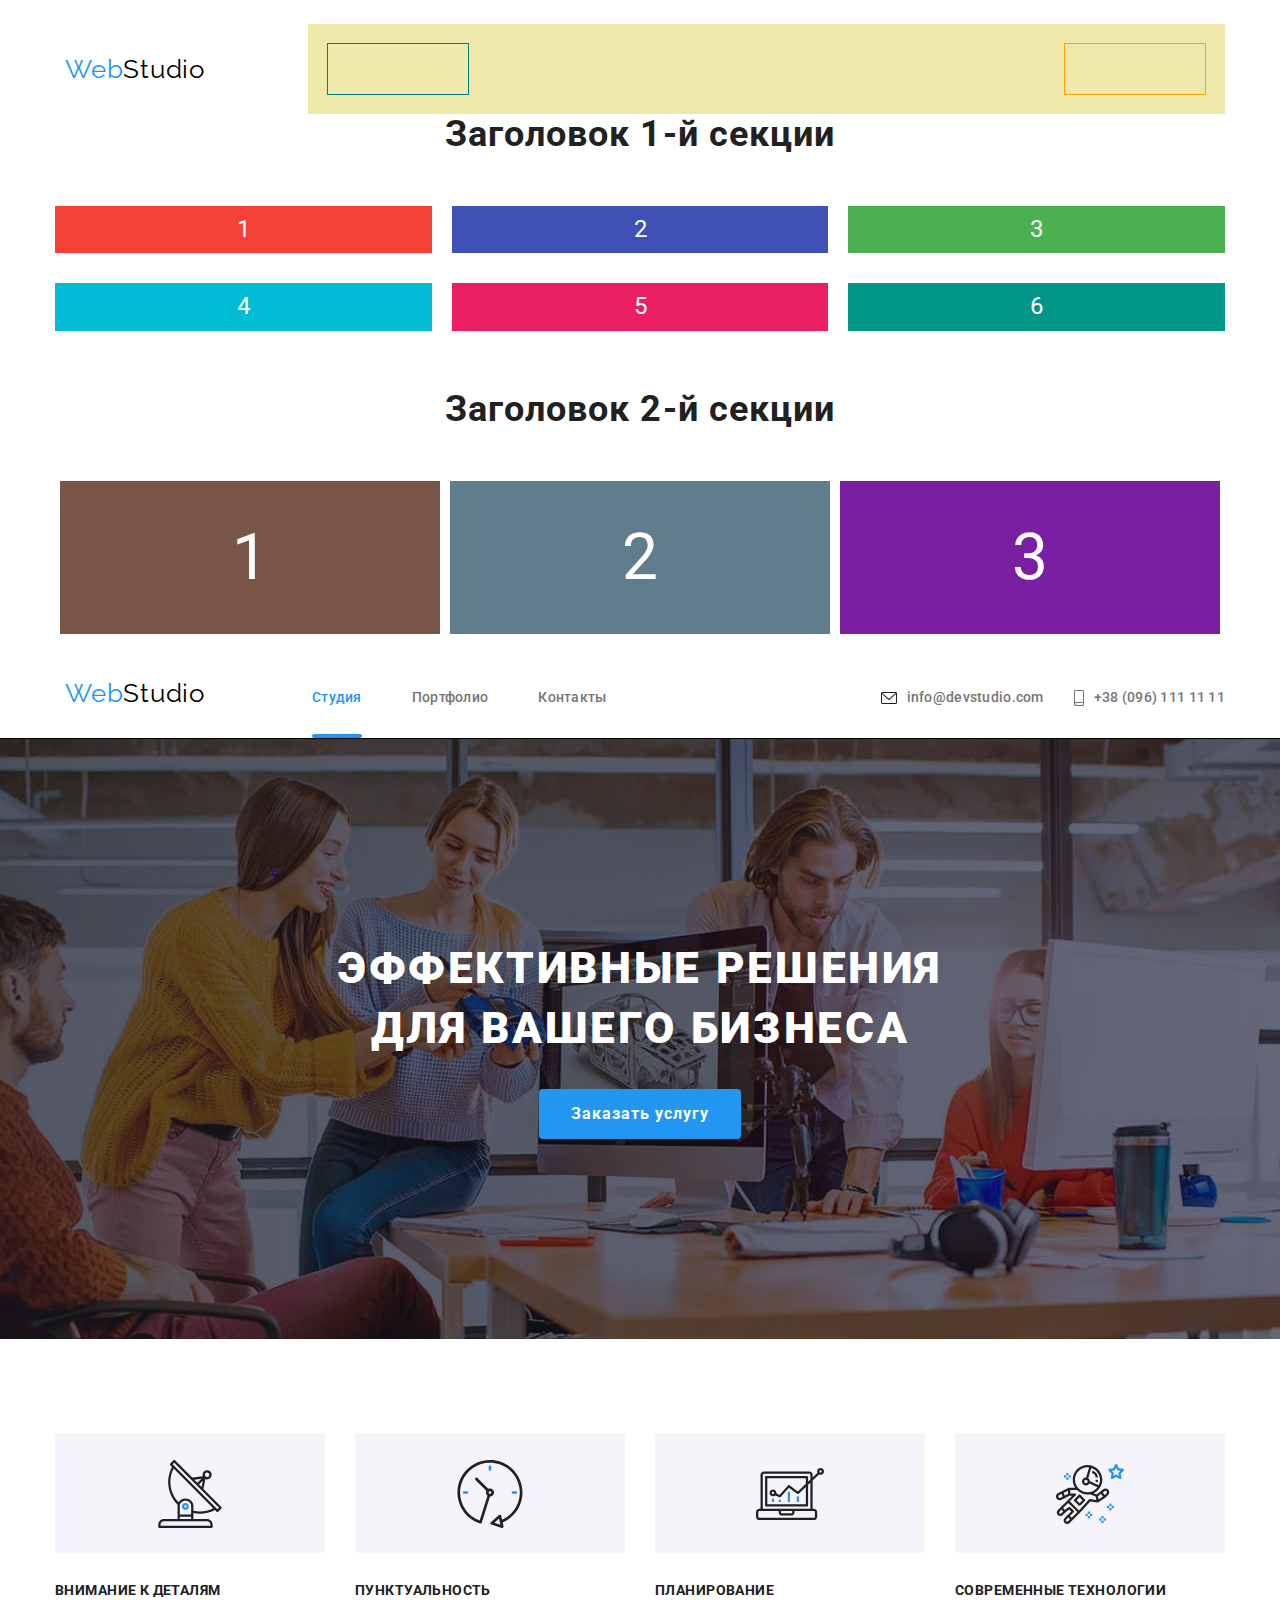
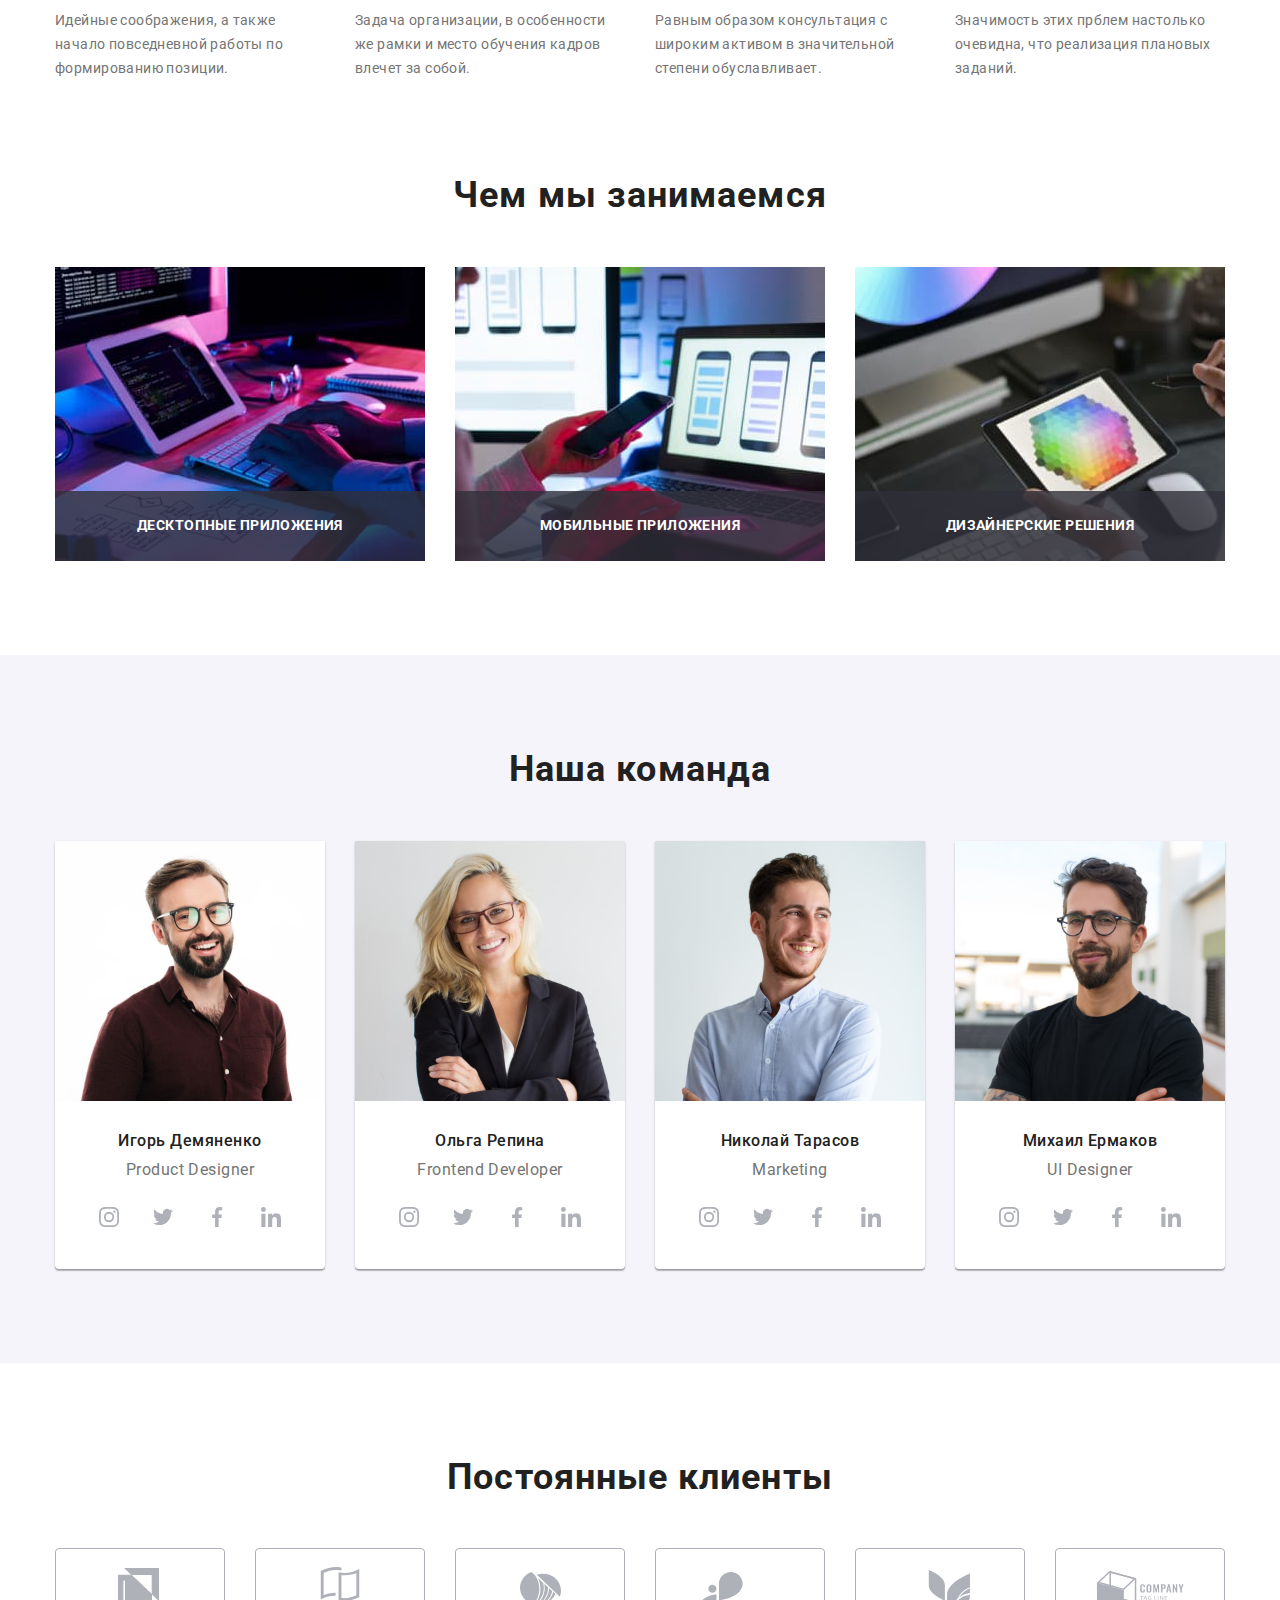
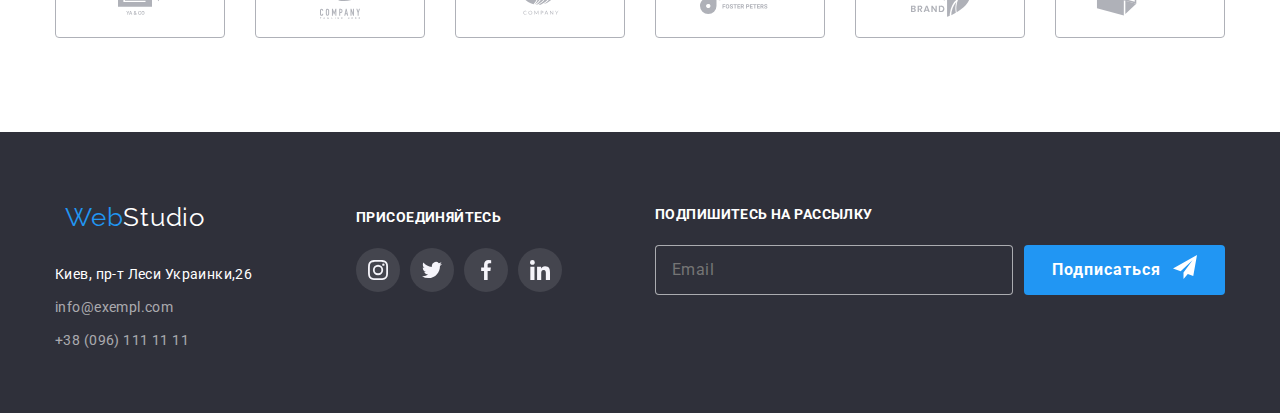
==== commit 75edc6aa: "+" ====
--- a/index.html
+++ b/index.html
@@ -54,11 +54,11 @@
 
 
   
-    <div class="container-m">
+    <div class="container">
       <!-- btn -->
       <h2 class="section-title">Заголовок 1-й секции</h2>
   
-      <ul class="features-set" style="padding-left: 15px;padding-right: 15px;">
+      <ul class="features-set" >
         <li class="features-item">1</li>
         <li class="features-item">2</li>
         <li class="features-item">3</li>
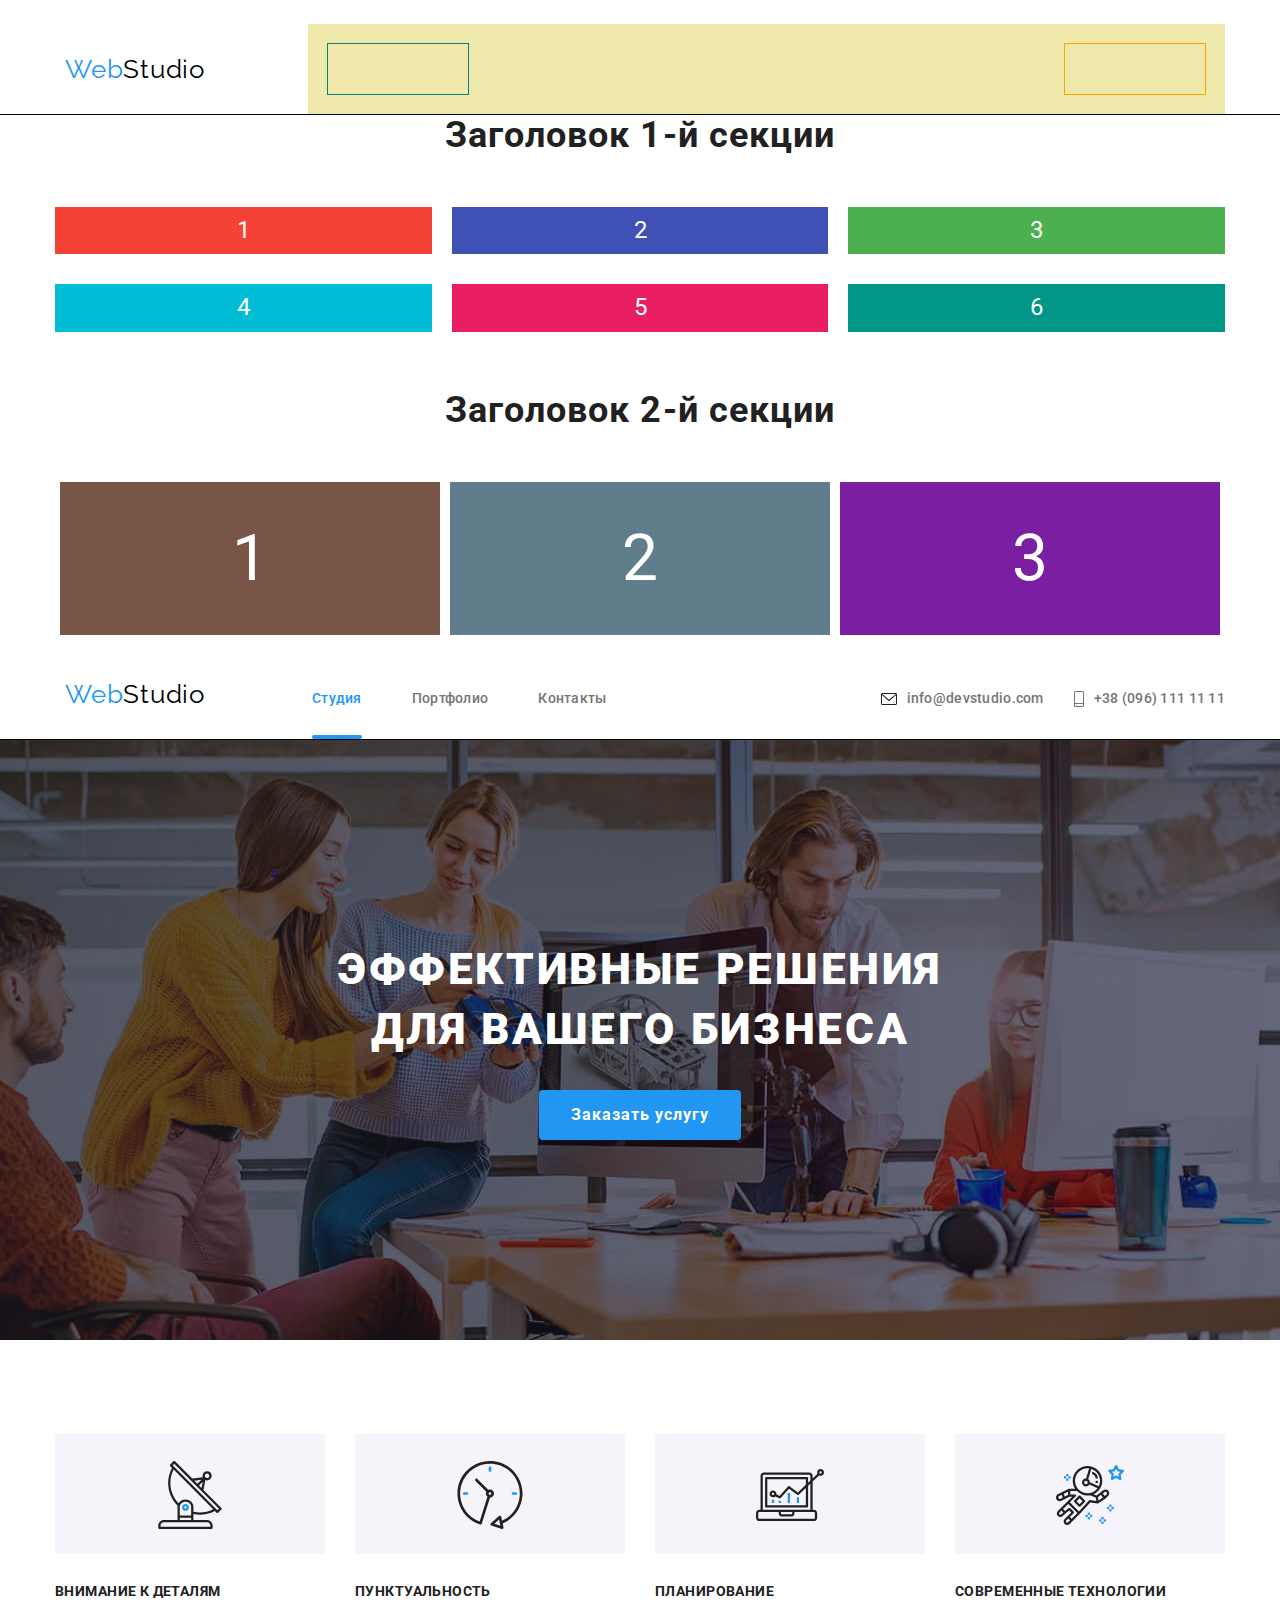
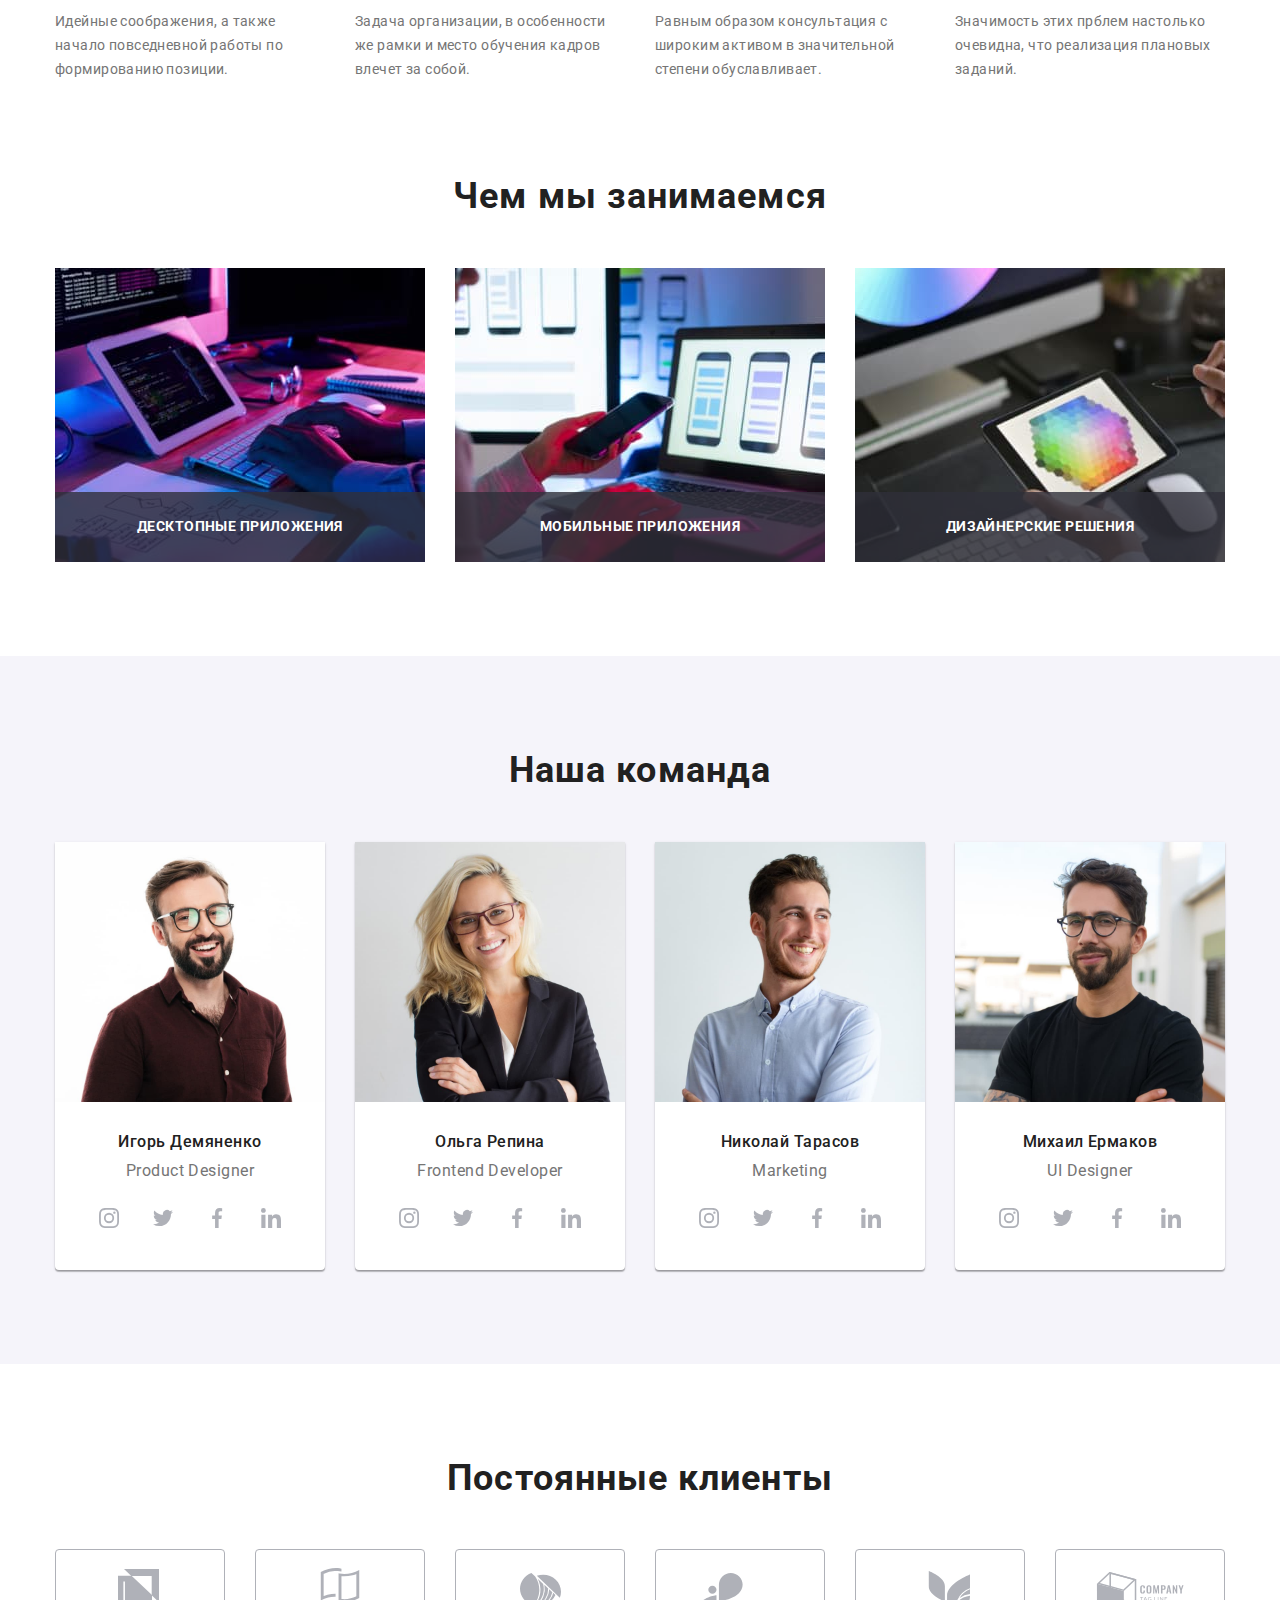
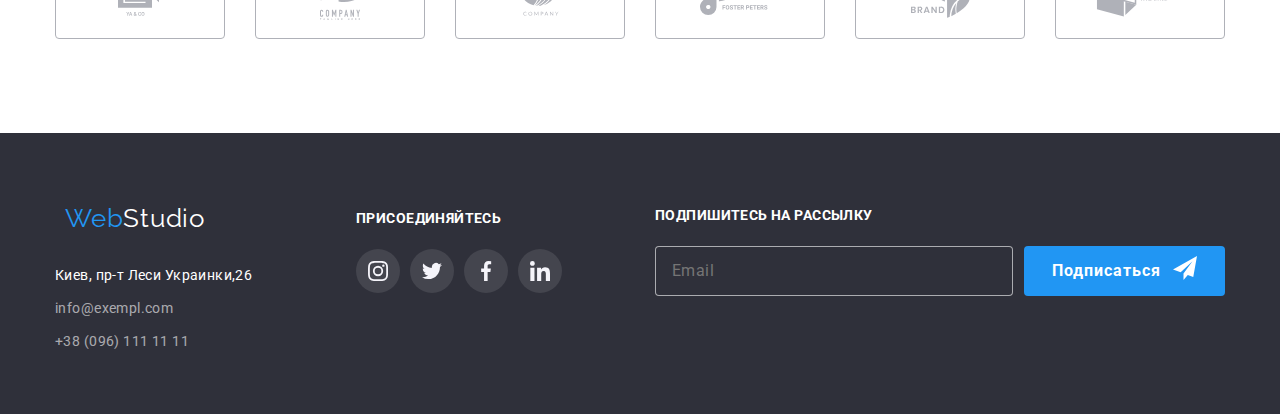
==== commit 3fabc68c: "+" ====
--- a/index.html
+++ b/index.html
@@ -24,8 +24,8 @@
   <header class="header">
 
   <section class="section features">
-
-    <div class="page-header">
+<!-- <div class="page-header"> -->
+    <div class="header">
       <div class="container">
         <nav class="nav">
           <!--   <a class="logo" href=" " >Логотип</a> -->
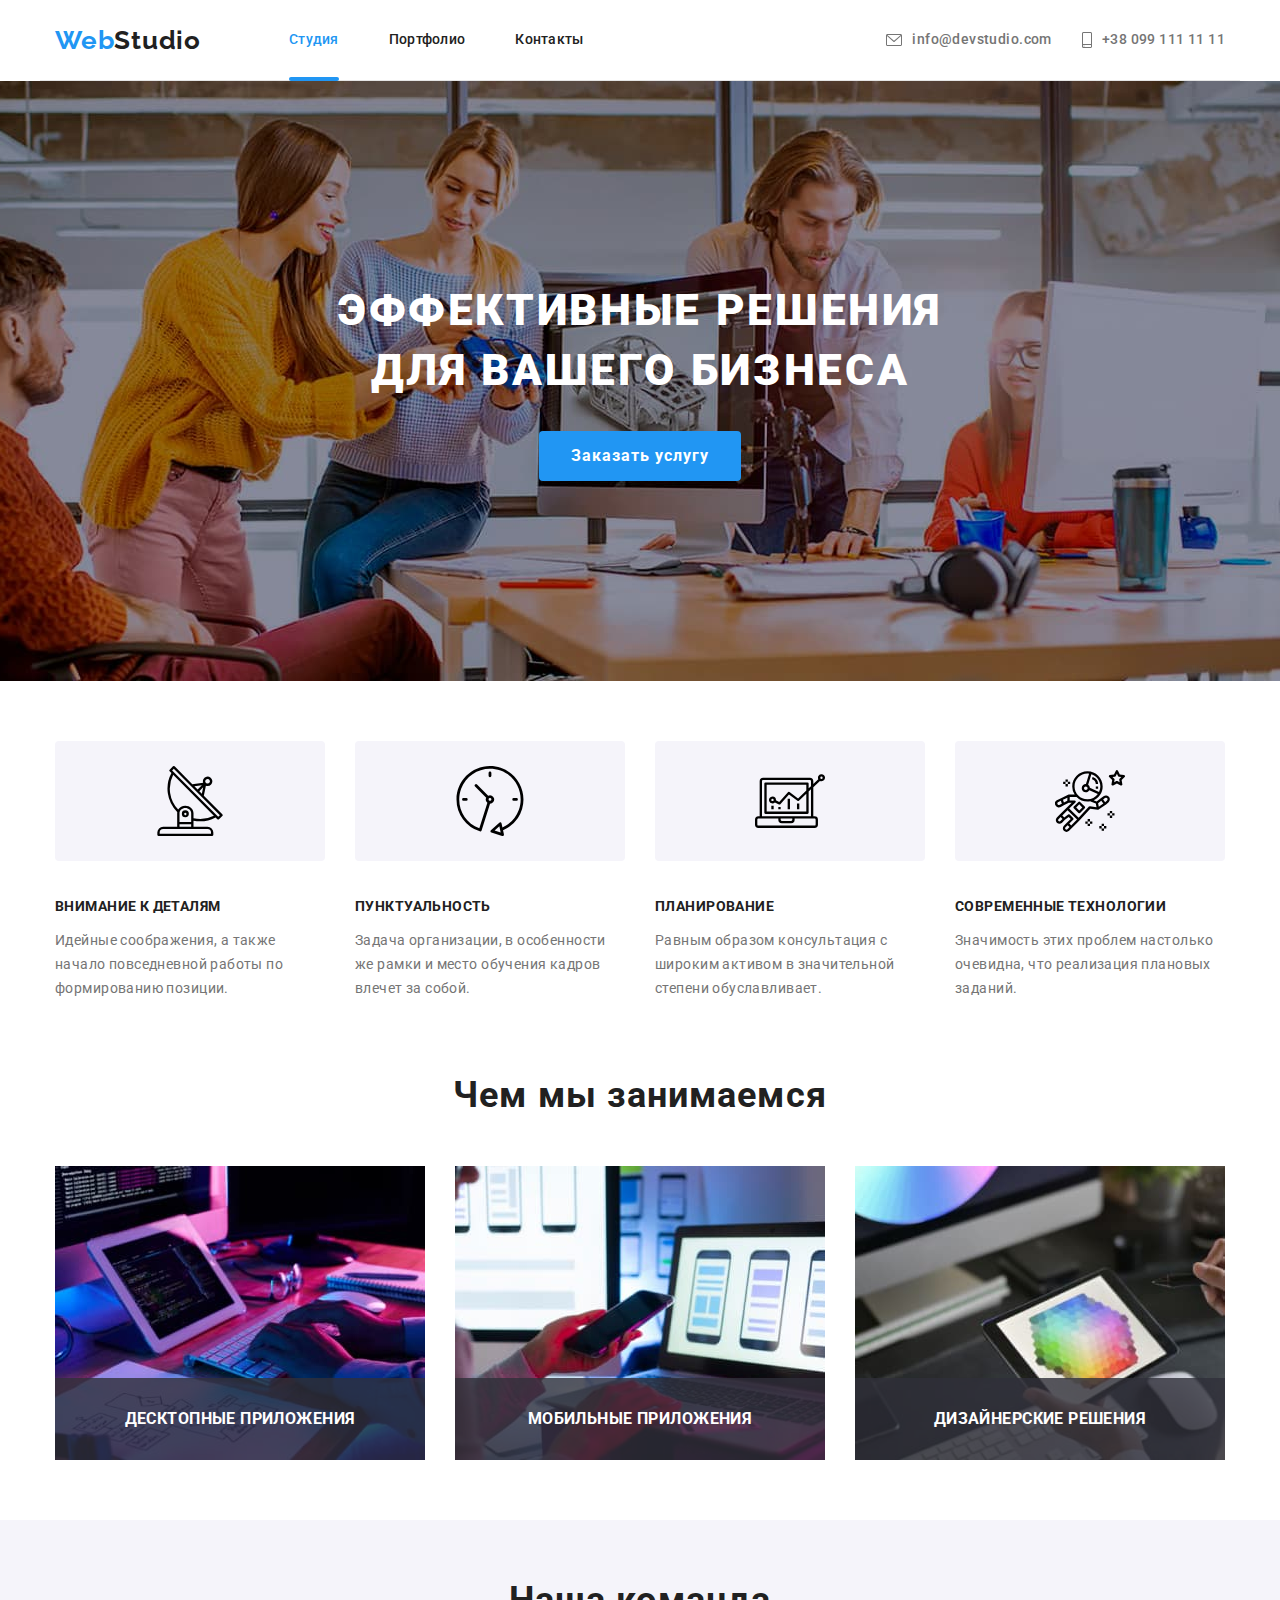
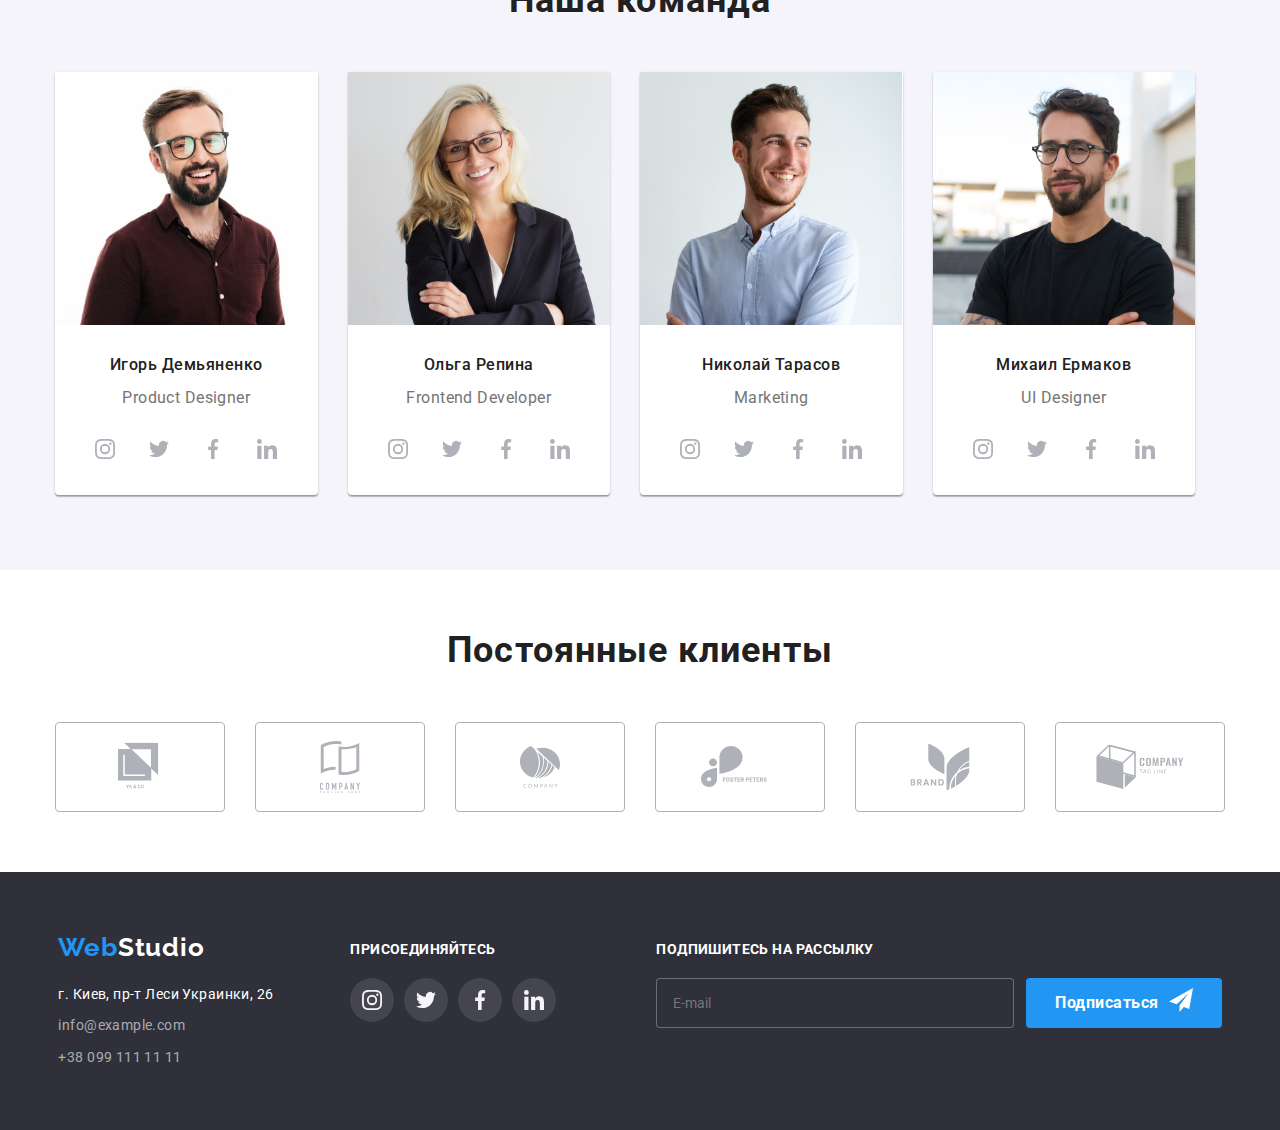
==== commit 4918d180: "working 08" ====
--- a/index.html
+++ b/index.html
@@ -1,876 +1,517 @@
 <!DOCTYPE html>
 <html lang="ru">
-  <head>
-    <meta charset="UTF-8" />
-    <meta name="viewport" content="width=device-width, initial-scale=1.0" />
-    <title>Препроцессор SASS. WebStudio</title>
-    <link
-      href="https://fonts.googleapis.com/css2?family=Raleway:wght@700&family=Roboto:wght@400;500;700;900&display=swap"
-      rel="stylesheet"
-    />
-    <link
-      href="https://cdnjs.cloudflare.com/ajax/libs/modern-normalize/1.0.0/modern-normalize.min.css"
-      rel="stylesheet"
-    />
-    <!-- параметр - fallback - заменен параметром swap в линке на гугл фонт.-->
-    <!-- link rel="stylesheet" href="./css/normalize.css" /   -->
-    <!--  <link rel="stylesheet" href="./css/common.css" /> -->
-    <link rel="stylesheet" href="./css/main.min.css" />
-    <!--  <link rel="stylesheet" href="./css/modal-w-1.css" /> -->
-  </head>
-
-  <body>
-    <!-- Шапка страницы -->
-  <header class="header">
-
-  <section class="section features">
-<!-- <div class="page-header"> -->
-    <div class="header">
-      <div class="container">
-        <nav class="nav">
-          <!--   <a class="logo" href=" " >Логотип</a> -->
-
-          <a href="./" lang="en" class="logo header__logo"
-          >Web<span class="logo--black">Studio</span></a>
-            <button type="button"
-            class="menu-button"
-            aria-expanded="false"
-            aria-controls="menu-container"
-            data-menu-button
-            >
-              <svg width="24" height="24" aria-label="Переключатель мобильного меню">
-                <use class="icon-cross" href="./images/main/sprite-cl-gn.svg#closelink"></use>
-                <use class="icon-menu" href="./images/main/sprite-form.svg#three-bars"></use>
-              </svg>
-            </button>
-              <div class="menu-container" id="menu-container" data-menu>
-                <!--     Контент меню -->
-                <div class="navigation" ></div>
-                <div class="contacts"></div>
-              </div>
-        </nav>
-      </div>
-    </div>
-
-
-  
-    <div class="container">
-      <!-- btn -->
-      <h2 class="section-title">Заголовок 1-й секции</h2>
-  
-      <ul class="features-set" >
-        <li class="features-item">1</li>
-        <li class="features-item">2</li>
-        <li class="features-item">3</li>
-        <li class="features-item">4</li>
-        <li class="features-item">5</li>
-        <li class="features-item">6</li>
-      </ul>
-    </div>
-  </section>
-
-  <section class="section reviews">
-    <div class="container">
-      <h2 class="section-title">Заголовок 2-й секции</h2>
-  
-      <ul class="reviews-set">
-        <li class="reviews-item">1</li>
-        <li class="reviews-item">2</li>
-        <li class="reviews-item">3</li>
-      </ul>
-    </div>
-  </section>
-
-
-
-      <div class="container header__menu-nv">
-        <!-- site-nav - Главная навигация -->
-        <nav>
-          <!-- logo Логотип, всегда ссылка -->
-          <a href="./" lang="en" class="logo header__logo"
-            >Web<span class="logo--black">Studio</span></a
-          >
-          <!-- site-nav - Ссылки на другие страницы или разделы текущей -->
-          <ul class="list header__site-nav">
-            <li class="header__li-site-nav">
-              <a class="link header__current" href="./index.html">Студия</a>
-            </li>
-            <li class="header__li-site-nav">
-              <a class="link" href="./html/portfolio.html">Портфолио</a>
-            </li>
-            <li class="header__li-site-nav">
-              <a class="link" href="./">Контакты</a>
-            </li>
+
+<head>
+  <meta charset="UTF-8" />
+  <meta name="viewport" content="width=device-width, initial-scale=1.0" />
+  <title>Web Studio (Mobile-Table-Desktop)</title>
+  <link href="https://fonts.googleapis.com/css2?family=Raleway:wght@700&family=Roboto:wght@400;500;700;900&display=swap"
+    rel="stylesheet" type="text/css" />
+  <link rel="stylesheet" href="./css/main.min.css" />
+</head>
+
+<body>
+  <header>
+    <div class="site-header container">
+      <a class="site-header__logo logo" href="./index.html"> <span class="accent">Web</span>Studio </a>
+      <nav class="site-nav">
+        <ul class="site-nav__list list">
+          <li class="site-nav__item"><a class="site-nav__link site-nav__link--accent link accent" href="./index.html">Студия</a></li>
+          <li class="site-nav__item"><a class="site-nav__link link" href="./portfolio.html">Портфолио</a></li>
+          <li class="site-nav__item"><a class="site-nav__link link" href="">Контакты</a></li>
+        </ul>
+        <ul class="site-header__contacts list">
+          <li class="site-header__item">
+            <a class="site-header__link link" href="mailto:info@devstudio.com">
+              <svg class="site-header__icon site-header__icon--mail" width="16" height="12">
+                <use href="./images/main/sprite-cl-gn.svg#envelope"></use>
+              </svg> 
+            info@devstudio.com</a>
+          </li>
+          <li class="site-header__item">
+            <a class="site-header__link link" href="tel:+380991111111">
+              <svg class="site-header__icon site-header__icon--phone" width="10" height="16">
+                <use href="./images/main/sprite-cl-gn.svg#smartphone"></use>
+              </svg>
+              +38 099 111 11 11</a>
+          </li>
+        </ul>
+      </nav>
+
+      <nav class="burger-menu">
+        <div class="burger-menu__container" data-menu>
+          <ul class="burger-menu__list list">
+            <li class="burger-menu__item"><a class="burger-menu__link burger-menu__link--accent link accent" href="./index.html">Студия</a></li>
+            <li class="burger-menu__item"><a class="burger-menu__link link" href="./portfolio.html">Портфолио</a></li>
+            <li class="burger-menu__item"><a class="burger-menu__link link" href="">Контакты</a></li>
           </ul>
-        </nav>
-
-        <!-- aus-nav, Contats -->
-        <ul class="header__aus-nav list">
-          <li class="header__ms">
-            <a href="mailto:info@devstudio.com" class="link header__em">
-              <svg class="header__icon-em" width="16" height="12">
-                <use href="./images/main/sprite-cl-gn.svg#envelope"></use>
-              </svg>
-              info@devstudio.com
-            </a>
-          </li>
-          <li class="header__ms">
-            <a href="tel:+380961111111" class="link header__sf">
-              <svg class="header__icon-sf" width="10" height="16">
-                <use href="./images/main/sprite-cl-gn.svg#smartphone"></use>
-              </svg>
-              +38 (096) 111 11 11
-            </a>
-          </li>
-        </ul>
-      </div>
-    </header>
-
-    <!-- Уникальный контент страницы -->
-    <main>
-      <!-- Hero - Секция главная -->
-      <section class="hero">
-        <!--*розташування дає різницю*/-->
-        <h1 class="hero__title">
-          ЭФФЕКТИВНЫЕ РЕШЕНИЯ<br />
-          ДЛЯ ВАШЕГО БИЗНЕСА
-        </h1>
-        <!-- order - Отображение кнопки  или-->
-        <!-- service - Указываем ссыпку  без href=  -->
-        <a href="#" class="butn hero__butn" data-modal-open>Заказать услугу</a>
-      </section>
-      <!-- section advantage  - Секция преимуществ -->
-
-      <section class="advantage">
-        <div class="container">
-          <ul class="list advantage__ul">
-            <li class="advantage__li advantage__item advantage__antenna">
-              <h3 class="advantage__title">ВНИМАНИЕ К ДЕТАЛЯМ</h3>
-              <p>
-                Идейные соображения, а также начало повседневной работы по
-                формированию позиции.
-              </p>
-            </li>
-            <li class="advantage__li advantage__item advantage__clock">
-              <h3 class="advantage__title">ПУНКТУАЛЬНОСТЬ</h3>
-              <p>
-                Задача организации, в особенности же рамки и место обучения
-                кадров влечет за собой.
-              </p>
-            </li>
-            <li class="advantage__li advantage__item advantage__diagram">
-              <h3 class="advantage__title">ПЛАНИРОВАНИЕ</h3>
-              <p>
-                Равным образом консультация с широким активом в значительной
-                степени обуславливает.
-              </p>
-            </li>
-            <li class="advantage__li advantage__item advantage__astronaut">
-              <h3 class="advantage__title">СОВРЕМЕННЫЕ ТЕХНОЛОГИИ</h3>
-              <p>
-                Значимость этих прблем настолько очевидна, что реализация
-                плановых заданий.
-              </p>
+          <ul class="burger-menu__contacts list">
+            <li class="burger-menu__item burger-menu__item--contacts"><a class="burger-menu__link link"
+                href="mailto:info@example.com">
+                <svg class="burger-menu__icon burger-menu__icon--mail">
+                  <use href="./images/main/sprite-cl-gn.svg#envelope"></use>
+                </svg>
+                info@example.com</a></li>
+            <li class="burger-menu__item burger-menu__item--contacts">
+              <a class="burger-menu__link link" href="tel:+380991111111">
+                <svg class="burger-menu__icon burger-menu__icon--phone">
+                  <use href="./images/main/sprite-cl-gn.svg#smartphone"></use>
+                </svg>
+                +38 099 111 11 11</a>
             </li>
           </ul>
         </div>
-      </section>
-
-      <!-- section work -->
-
-      <section class="activity">
-        <div class="container">
-          <h2 class="section-title">Чем мы занимаемся</h2>
-          <ul class="list activity__ul">
-            <li class="activity__li img">
-              <img
-                src="./images/21.jpg"
-                alt="Программист за работой, использует планшет, рукопись, набирая команды на клавиатуре."
-                width="370"
-              />
-              <p class="activity__label">ДЕСКТОПНЫЕ ПРИЛОЖЕНИЯ</p>
-              <!--  -->
-            </li>
-            <li class="activity__li img">
-              <img
-                src="./images/22.jpg"
-                alt="Человек держит в руках айфон и работает на ноутбуке."
-                width="370"
-              />
-              <p class="activity__label">МОБИЛЬНЫЕ ПРИЛОЖЕНИЯ</p>
-              <!--  -->
-            </li>
-            <li class="activity__li img">
-              <img
-                src="./images/23.jpg"
-                alt="Дизайнер держит в руках планшет и выбирает цвет из изображенной палитры цветов."
-                width="370"
-              />
-              <p class="activity__label">ДИЗАЙНЕРСКИЕ РЕШЕНИЯ</p>
-              <!--  -->
-            </li>
-          </ul>
-        </div>
-      </section>
-
-      <!-- section staff -->
-      <section class="staff">
-        <div class="container">
-          <!--*розташування дає різницю*/-->
-          <h2 class="section-title">Наша команда</h2>
-          <ul class="list staff__ul">
-            <li class="staff__li staff__border img">
-              <img
-                src="./images/31.jpg"
-                alt="Фотография Игоря Демяненко Product Designer."
-                width="270"
-              />
-              <div class="staff__pr staff__width">
-                <h3 class="staff-title">Игорь Демяненко</h3>
-                <p class="staff-p">Product Designer</p>
-
-                <!--soc icon-->
-                <ul class="list social social__staff">
-                  <li class="social__item">
-                    <a
-                      class="social__link social--link-color"
-                      href="https://instagram.com"
-                      target="_blank"
-                      rel="noopener noreferrer"
-                      aria-label="ссылка Инстаграм"
-                    >
-                      <svg class="social__icon">
-                        <use
-                          href="./images/main/sprite.svg#instagram-grey"
-                        ></use>
-                      </svg>
-                    </a>
-                  </li>
-                  <li class="social__item">
-                    <a
-                      class="social__link social--link-color"
-                      href="https://twitter.com"
-                      target="_blank"
-                      rel="noopener noreferrer"
-                      aria-label="ссылка Твиттер"
-                    >
-                      <svg class="social__icon">
-                        <use href="./images/main/sprite.svg#twitter-grey"></use>
-                      </svg>
-                    </a>
-                  </li>
-                  <li class="social__item">
-                    <a
-                      class="social__link social--link-color"
-                      href="https://facebook.com"
-                      target="_blank"
-                      rel="noopener noreferrer"
-                      aria-label="ссылка Фейсбук"
-                    >
-                      <svg class="social__icon">
-                        <use
-                          href="./images/main/sprite.svg#facebook-grey"
-                        ></use>
-                      </svg>
-                    </a>
-                  </li>
-                  <li class="social__item">
-                    <a
-                      class="social__link social--link-color"
-                      href="https://linkedin.com"
-                      target="_blank"
-                      rel="noopener noreferrer"
-                      aria-label="ссылка Линкедин"
-                    >
-                      <svg class="social__icon">
-                        <use
-                          href="./images/main/sprite.svg#linkedin-grey"
-                        ></use>
-                      </svg>
-                    </a>
-                  </li>
-                </ul>
-              </div>
-            </li>
-            <!--end soc icon -->
-            <li class="staff__li staff__border img">
-              <img
-                src="./images/32.jpg"
-                alt="Фотография Ольги Репиной Frontend Developer."
-                width="270"
-              />
-              <div class="staff__pr staff__width">
-                <h3 class="staff-title">Ольга Репина</h3>
-                <p class="staff-p">Frontend Developer</p>
-
-                <!--soc icon-->
-                <ul class="list social social__staff">
-                  <li class="social__item">
-                    <a
-                      class="social__link social--link-color"
-                      href="https://instagram.com"
-                      target="_blank"
-                      rel="noopener noreferrer"
-                      aria-label="ссылка Инстаграм"
-                    >
-                      <svg class="social__icon">
-                        <use
-                          href="./images/main/sprite.svg#instagram-grey"
-                        ></use>
-                      </svg>
-                    </a>
-                  </li>
-                  <li class="social__item">
-                    <a
-                      class="social__link social--link-color"
-                      href="https://twitter.com"
-                      target="_blank"
-                      rel="noopener noreferrer"
-                      aria-label="ссылка Твиттер"
-                    >
-                      <svg class="social__icon">
-                        <use href="./images/main/sprite.svg#twitter-grey"></use>
-                      </svg>
-                    </a>
-                  </li>
-                  <li class="social__item">
-                    <a
-                      class="social__link social--link-color"
-                      href="https://facebook.com"
-                      target="_blank"
-                      rel="noopener noreferrer"
-                      aria-label="ссылка Фейсбук"
-                    >
-                      <svg class="social__icon">
-                        <use
-                          href="./images/main/sprite.svg#facebook-grey"
-                        ></use>
-                      </svg>
-                    </a>
-                  </li>
-                  <li class="social__item">
-                    <a
-                      class="social__link social--link-color"
-                      href="https://linkedin.com"
-                      target="_blank"
-                      rel="noopener noreferrer"
-                      aria-label="ссылка Линкедин"
-                    >
-                      <svg class="social__icon">
-                        <use
-                          href="./images/main/sprite.svg#linkedin-grey"
-                        ></use>
-                      </svg>
-                    </a>
-                  </li>
-                </ul>
-              </div>
-            </li>
-            <!--end soc icon -->
-
-            <li class="staff__li staff__border img">
-              <img
-                src="./images/33.jpg"
-                alt="Фотография Николая Тарасова Marketing."
-                width="270"
-              />
-              <div class="staff__pr staff__width">
-                <h3 class="staff-title">Николай Тарасов</h3>
-                <p class="staff-p">Marketing</p>
-
-                <!--soc icon-->
-                <ul class="list social social__staff">
-                  <li class="social__item">
-                    <a
-                      class="social__link social--link-color"
-                      href="https://instagram.com"
-                      target="_blank"
-                      rel="noopener noreferrer"
-                      aria-label="ссылка Инстаграм"
-                    >
-                      <svg class="social__icon">
-                        <use
-                          href="./images/main/sprite.svg#instagram-grey"
-                        ></use>
-                      </svg>
-                    </a>
-                  </li>
-                  <li class="social__item">
-                    <a
-                      class="social__link social--link-color"
-                      href="https://twitter.com"
-                      target="_blank"
-                      rel="noopener noreferrer"
-                      aria-label="ссылка Твиттер"
-                    >
-                      <svg class="social__icon">
-                        <use href="./images/main/sprite.svg#twitter-grey"></use>
-                      </svg>
-                    </a>
-                  </li>
-                  <li class="social__item">
-                    <a
-                      class="social__link social--link-color"
-                      href="https://facebook.com"
-                      target="_blank"
-                      rel="noopener noreferrer"
-                      aria-label="ссылка Фейсбук"
-                    >
-                      <svg class="social__icon">
-                        <use
-                          href="./images/main/sprite.svg#facebook-grey"
-                        ></use>
-                      </svg>
-                    </a>
-                  </li>
-                  <li class="social__item">
-                    <a
-                      class="social__link social--link-color"
-                      href="https://linkedin.com"
-                      target="_blank"
-                      rel="noopener noreferrer"
-                      aria-label="ссылка Линкедин"
-                    >
-                      <svg class="social__icon">
-                        <use
-                          href="./images/main/sprite.svg#linkedin-grey"
-                        ></use>
-                      </svg>
-                    </a>
-                  </li>
-                </ul>
-              </div>
-            </li>
-            <!--end soc icon -->
-
-            <li class="staff__li staff__border img">
-              <img
-                src="./images/34.jpg"
-                alt="Фотография Михаила Ермакова UI Designer."
-                width="270"
-              />
-              <div class="staff__pr staff__width">
-                <h3 class="staff-title">Михаил Ермаков</h3>
-                <p class="staff-p">UI Designer</p>
-
-                <!--soc icon-->
-                <ul class="list social social__staff">
-                  <li class="social__item">
-                    <a
-                      class="social__link social--link-color"
-                      href="https://instagram.com"
-                      target="_blank"
-                      rel="noopener noreferrer"
-                      aria-label="ссылка Инстаграм"
-                    >
-                      <svg class="social__icon">
-                        <use
-                          href="./images/main/sprite.svg#instagram-grey"
-                        ></use>
-                      </svg>
-                    </a>
-                  </li>
-                  <li class="social__item">
-                    <a
-                      class="social__link social--link-color"
-                      href="https://twitter.com"
-                      target="_blank"
-                      rel="noopener noreferrer"
-                      aria-label="ссылка Твиттер"
-                    >
-                      <svg class="social__icon">
-                        <use href="./images/main/sprite.svg#twitter-grey"></use>
-                      </svg>
-                    </a>
-                  </li>
-                  <li class="social__item">
-                    <a
-                      class="social__link social--link-color"
-                      href="https://facebook.com"
-                      target="_blank"
-                      rel="noopener noreferrer"
-                      aria-label="ссылка Фейсбук"
-                    >
-                      <svg class="social__icon">
-                        <use
-                          href="./images/main/sprite.svg#facebook-grey"
-                        ></use>
-                      </svg>
-                    </a>
-                  </li>
-                  <li class="social__item">
-                    <a
-                      class="social__link social--link-color"
-                      href="https://linkedin.com"
-                      target="_blank"
-                      rel="noopener noreferrer"
-                      aria-label="ссылка Линкедин"
-                    >
-                      <svg class="social__icon">
-                        <use
-                          href="./images/main/sprite.svg#linkedin-grey"
-                        ></use>
-                      </svg>
-                    </a>
-                  </li>
-                </ul>
-              </div>
-            </li>
-            <!--end soc icon -->
-          </ul>
-        </div>
-      </section>
-
-      <!-- секція клієнтів -->
-      <section class="clients">
-        <div class="container">
-          <h2 class="section-title">Постоянные клиенты</h2>
-          <ul class="list clients__list">
-            <li class="clients__item">
-              <a
-                class="clients__link"
-                href="./index.html"
-                target="_blank"
-                rel="noopener noreferrer"
-                aria-label="ссылка YA&CO"
-              >
-                <svg class="clients__icon-o">
-                  <use href="./images/main/sprite-cl-gn.svg#logo-1"></use>
-                </svg>
+
+        <button class="burger-menu__button" aria-expanded="false" data-menu-button>
+          <svg class="burger-menu__icon" aria-label="burger-menu">
+            <use class="burger-menu--icon-cross" href="./images/main/sprite-form.svg#three-bars"></use>
+            <use class="burger-menu--icon-menu" href="./images/main/sprite-cl-gn.svg#closelink"></use>
+          </svg>
+        </button>
+      </nav>
+    </div>
+  </header>
+
+  <main>
+    <!--Hero container-->
+    <section class="hero">
+      <div class="hero__container list">
+        <h1 class="hero__title list">ЭФФЕКТИВНЫЕ РЕШЕНИЯ<br />ДЛЯ ВАШЕГО БИЗНЕСА
+        </h1>
+        <button class="hero__btn link list" href="./" data-modal-open>Заказать услугу</button>
+      </div>
+    </section>
+
+    <!-- модальне вікно, скрипт JS в modal.js -->
+    <section class="dropbox is-hidden" data-modal>
+      <div class="modal">
+          <button class="modal__close-btn" aria-label="Закрыть" data-modal-close>
+            <svg class="modal__icon icon">
+              <use href="./images/main/sprite-cl-gn.svg#closelink"></use>
+            </svg>
+          </button>
+
+        <!-- form-feedback  -->
+        <form class="form">
+          <h2 class="form__title">Оставьте свои данные, мы вам перезвоним</h2>
+          
+          <label class="form__field">
+            Имя
+            <input class="form__input" type="text" name="name" />
+            <svg class="form__icon" width="16" height="16">
+              <use  href="../images/main/sprite-form.svg#person-black-18dp"></use>
+            </svg>
+          </label>
+
+          <label class="form__field">
+            Телефон
+            <input class="form__input" type="tel" name="phone-number" />
+            <svg class="form__icon" width="16" height="16">
+              <use  href="./images/main/sprite-form.svg#phone-black-18dp"></use>
+            </svg>
+          </label>
+
+          <label class="form__field">
+            Почта
+            <input class="form__input" type="email" name="email" />
+            <svg class="form__icon" width="16" height="16">
+              <use href="./images/main/sprite-form.svg#email-black-18dp"></use>
+            </svg>
+          </label>
+
+          <label class="form__field form__field--comment">
+            Комментарий
+            <textarea placeholder="Введите текст" class="form__input form__input--textarea" name="comment"
+              id="comment"></textarea>
+          </label>
+
+          <label class="policy policy--margin">
+            <input class="policy__checkbox visually-hidden" type="checkbox" name="policy" />
+            <svg class="policy__icon-check" width="16" height="16">
+              <use href="./images/main/sprite-form.svg#icon-check"></use>
+            </svg>
+            Соглашаюсь с рассылкой и принимаю <a href="#" class="color-contract">Условия договора</a>
+          </label>
+
+          <button class="form__button butn-shedow" type="submit">Отправить</button>
+        </form>
+      </div>
+    </section>
+
+    <!--advantages-->
+    <section class="advantages">
+      <div class="container">
+        <ul class="advantages__list list">
+          <li class="advantages__item item">
+            <svg class="advantages__icon">
+              <use href="./images/main/sprite-advntg.svg#antenna"></use>
+              </svg>
+            <h3 class="advantages__title">ВНИМАНИЕ К ДЕТАЛЯМ</h3>
+            <p> Идейные соображения, а также начало повседневной работы по формированию позиции. </p>
+          </li>
+          <li class="advantages__item">
+            <svg class="advantages__icon icon">
+              <use href="./images/main/sprite-advntg.svg#clock"></use>
+            </svg>
+            <h3 class="advantages__title">ПУНКТУАЛЬНОСТЬ</h3>
+            <p> Задача организации, в особенности же рамки и место обучения кадров влечет за собой. </p>
+          </li>
+          <li class="advantages__item">
+            <svg class="advantages__icon icon">
+              <use href="./images/main/sprite-advntg.svg#diagram"></use>
+            </svg>
+            <h3 class="advantages__title">ПЛАНИРОВАНИЕ</h3>
+            <p> Равным образом консультация с широким активом в значительной степени обуславливает. </p>
+          </li>
+          <li class="advantages__item">
+            <svg class="advantages__icon icon">
+              <use href="./images/main/sprite-advntg.svg#astronaut"></use>
+            </svg>
+            <h3 class="advantages__title">СОВРЕМЕННЫЕ ТЕХНОЛОГИИ</h3>
+            <p> Значимость этих проблем настолько очевидна, что реализация плановых заданий. </p>
+          </li>
+        </ul>
+      </div>
+    </section>
+
+    <!-- service -->
+    <section class="service">
+      <div class="container">
+        <h2 class="service__title section-title">Чем мы занимаемся</h2>
+        <ul class="service__list list">
+          <li class="service__item item">
+            <h3 class="service__text">ДЕСКТОПНЫЕ ПРИЛОЖЕНИЯ</h3>
+            <picture>
+              <source media="(min-width: 1200px)" 
+                srcset="./images/desktop/21-370x294.jpg 1x, 
+                        ./images/desktop/21-370x294@2.jpg 2x" />
+              <img src="./images/desktop/21-370x294.jpg" 
+                   alt="Программист за работой, использует планшет, рукопись, набирая команды на клавиатуре."
+                   width="370" />
+            </picture>
+          </li>
+          <li class="service__item item">
+            <h3 class="service__text">МОБИЛЬНЫЕ ПРИЛОЖЕНИЯ</h3>
+            <picture>
+              <source media="(min-width: 1200px)"
+                srcset="./images/desktop/22-370x294.jpg 1x, 
+                        ./images/desktop/22-370x294@2x.jpg 2x" />
+              <img src="./images/desktop/22-370x294.jpg" 
+                   alt="Человек держит в руках айфон и работает на ноутбуке."
+                   width="370" />
+            </picture>
+          </li>
+          <li class="service__item item">
+            <h3 class="service__text">ДИЗАЙНЕРСКИЕ РЕШЕНИЯ</h3>
+            <picture>
+              <source media="(min-width: 1200px)"
+                srcset="./images/desktop/23-370x294.jpg 1x, 
+                        ./images/desktop/23-370x294@2x.jpg 2x" />
+              <img src="./images/desktop/23-370x294.jpg"  
+                   alt="Дизайнер держит в руках планшет и выбирает цвет из изображенной палитры цветов."
+                   width="370" /> 
+            </picture>
+          </li>
+        </ul>
+      </div>
+    </section>
+
+    <!-- team  -->
+    <section class="team">
+      <div class="container">
+        <h2 class="team__title section-title">Наша команда</h2>
+        <ul class="team__list list">
+          <li class="team__item item">
+
+            <picture>
+              <source media="(min-width: 1200px)" srcset="./images/desktop/31-270x260.jpg 1x, 
+                                                          ./images/desktop/31-270x260@3x.jpg 2x" />
+              <source media="(min-width: 768px)" srcset="./images/tablet/31-354x374.jpg 1x, 
+                                                         ./images/tablet/31-354x374@2x.jpg 2x" />
+              <source media="(min-width: 480px)" srcset="./images/mobile/31-450x460.jpg 1x, 
+                                                         ./images/mobile/31-450x460@2x.jpg 2x" />
+              <img class="team__portrait" src="./images/desktop/31-270x260.jpg" alt="Игорь Демьяненко" />
+            </picture>
+
+            <h3 class="team__name list">Игорь Демьяненко</h3>
+            <p class="team__function list" lang="en">Product Designer</p>
+            <ul class="team__social social list">
+              <li class="social__item">
+                <a class="social__link link" href="" aria-label="Instagram">
+                  <svg class="social__icon social__icon--white-hover">
+                    <use href="./images/main/sprite.svg#instagram-grey"></use>
+                  </svg>
+                </a>
+              </li>
+              <li class="social__item">
+                <a class="social__link link" href="" aria-label="Twitter">
+                  <svg class="social__icon social__icon--white-hover">
+                    <use href="./images/main/sprite.svg#twitter-grey"></use>
+                  </svg>
+                </a>
+              </li>
+              <li class="social__item">
+                <a class="social__link link" href="" aria-label="Facebook">
+                  <svg class="social__icon social__icon--white-hover">
+                    <use href="./images/main/sprite.svg#facebook-grey"></use>
+                  </svg>
+                </a>
+              </li>
+              <li class="social__item">
+                <a class="social__link link" href="" aria-label="LinkedIn">
+                  <svg class="social__icon social__icon--white-hover">
+                    <use href="./images/main/sprite.svg#linkedin-grey"></use>
+                  </svg>
+                </a>
+              </li>
+            </ul>
+          </li>
+          <li class="team__item item">
+             <picture>
+              <source media="(min-width: 1200px)" srcset="./images/desktop/32-270x260.jpg 1x, 
+                                                          ./images/desktop/32-270x260@3x.jpg 2x" />
+              <source media="(min-width: 768px)" srcset="./images/tablet/32-354x374.jpg 1x, 
+                                                         ./images/tablet/32-354x374@2x.jpg 2x" />
+              <source media="(min-width: 480px)" srcset="./images/mobile/32-450x460.jpg 1x, 
+                                                         ./images/mobile/32-450x460@2x.jpg 2x" />
+              <img class="team__portrait" src="./images/desktop/32-270x260.jpg" alt="Ольга Репина" />
+             </picture>
+            <h3 class="team__name list">Ольга Репина</h3>
+            <p class="team__function list" lang="en">Frontend Developer</p>
+            <ul class="team__social social list">
+              <li class="social__item">
+                <a class="social__link link" href="" aria-label="Instagram">
+                  <svg class="social__icon social__icon--white-hover">
+                    <use href="./images/main/sprite.svg#instagram-grey"></use>
+                  </svg>
+                </a>
+              </li>
+              <li class="social__item">
+                <a class="social__link link" href="" aria-label="Twitter">
+                  <svg class="social__icon social__icon--white-hover">
+                    <use href="./images/main/sprite.svg#twitter-grey"></use>
+                  </svg>
+                </a>
+              </li>
+              <li class="social__item">
+                <a class="social__link link" href="" aria-label="Facebook">
+                  <svg class="social__icon social__icon--white-hover">
+                    <use href="./images/main/sprite.svg#facebook-grey"></use>
+                  </svg>
+                </a>
+              </li>
+              <li class="social__item">
+                <a class="social__link link" href="" aria-label="LinkedIn">
+                  <svg class="social__icon social__icon--white-hover">
+                    <use href="./images/main/sprite.svg#linkedin-grey"></use>
+                  </svg>
+                </a>
+              </li>
+            </ul>
+          </li>
+          <li class="team__item">
+            <picture>
+              <source media="(min-width: 1200px)" srcset="./images/desktop/33-270x260.jpg 1x, 
+                                                          ./images/desktop/33-270x260@3x.jpg 2x" />
+              <source media="(min-width: 768px)" srcset="./images/tablet/33-354x374.jpg 1x, 
+                                                         ./images/tablet/33-354x374@2x.jpg 2x" />
+              <source media="(min-width: 480px)" srcset="./images/mobile/33-450x460.jpg 1x, 
+                                                         ./images/mobile/33-450x460@2x.jpg 2x" />
+              <img class="team__portrait" src="./images/desktop/33-270x260.jpg" alt="Николай Тарасов" />
+            </picture>
+
+            <h3 class="team__name list">Николай Тарасов</h3>
+            <p class="team__function list" lang="en">Marketing</p>
+            <ul class="team__social social list">
+              <li class="social__item">
+                <a class="social__link link" href="" aria-label="Instagram">
+                  <svg class="social__icon social__icon--white-hover">
+                    <use href="./images/main/sprite.svg#instagram-grey"></use>
+                  </svg>
+                </a>
+              </li>
+              <li class="social__item">
+                <a class="social__link link" href="" aria-label="Twitter">
+                  <svg class="social__icon social__icon--white-hover">
+                    <use href="./images/main/sprite.svg#twitter-grey"></use>
+                  </svg>
+                </a>
+              </li>
+              <li class="social__item">
+                <a class="social__link link" href="" aria-label="Facebook">
+                  <svg class="social__icon social__icon--white-hover">
+                    <use href="./images/main/sprite.svg#facebook-grey"></use>
+                  </svg>
+                </a>
+              </li>
+              <li class="social__item">
+                <a class="social__link link" href="" aria-label="LinkedIn">
+                  <svg class="social__icon social__icon--white-hover">
+                    <use href="./images/main/sprite.svg#linkedin-grey"></use>
+                  </svg>
+                </a>
+              </li>
+            </ul>
+          </li>
+          <li class="team__item">
+            <picture>
+              <source media="(min-width: 1200px)" srcset="./images/desktop/34-270x260.jpg 1x, 
+                                                          ./images/desktop/34-270x260@3x.jpg 2x" />
+              <source media="(min-width: 768px)" srcset="./images/tablet/34-354x374.jpg 1x, 
+                                                         ./images/tablet/34-354x374@2x.jpg 2x" />
+              <source media="(min-width: 480px)" srcset="./images/mobile/34-450x460.jpg 1x, 
+                                                         ./images/mobile/34-450x460@2x.jpg 2x" />
+              <img class="team__portrait" src="./images/desktop/34-270x260.jpg" alt="Михаил Ермаков" />
+            </picture>
+            <h3 class="team__name list">Михаил Ермаков</h3>
+            <p class="team__function list" lang="en">UI Designer</p>
+            <ul class="team__social social list">
+              <li class="social__item">
+                <a class="social__link link" href="" aria-label="Instagram">
+                  <svg class="social__icon social__icon--white-hover">
+                    <use href="./images/main/sprite.svg#instagram-grey"></use>
+                  </svg>
+                </a>
+              </li>
+              <li class="social__item">
+                <a class="social__link link" href="" aria-label="Twitter">
+                  <svg class="social__icon social__icon--white-hover">
+                    <use href="./images/main/sprite.svg#twitter-grey"></use>
+                  </svg>
+                </a>
+              </li>
+              <li class="social__item">
+                <a class="social__link link" href="" aria-label="Facebook">
+                  <svg class="social__icon social__icon--white-hover">
+                    <use href="./images/main/sprite.svg#facebook-grey"></use>
+                  </svg>
+                </a>
+              </li>
+              <li class="social__item">
+                <a class="social__link link" href="" aria-label="LinkedIn">
+                  <svg class="social__icon social__icon--white-hover">
+                    <use href="./images/main/sprite.svg#linkedin-grey"></use>
+                  </svg>
+                </a>
+              </li>
+            </ul>
+          </li>
+        </ul>
+      </div>
+    </section>
+
+    <!--Clients-->
+    <section class="clients">
+      <div class="container">
+        <h2 class="clients__title section-title">Постоянные клиенты</h2>
+        <ul class="clients__list list">
+          <li class="clients__item">
+            <a class="clients__link link" href="">
+              <svg class="clients__icon">
+                <use href="./images/main/sprite-cl-gn.svg#logo-1"></use>
+              </svg>
+            </a>
+          </li>
+          <li class="clients__item">
+            <a class="clients__link link" href="">
+              <svg class="clients__icon">
+                <use href="./images/main/sprite-cl-gn.svg#logo-2"></use>
+              </svg>
+            </a>
+          </li>
+          <li class="clients__item">
+            <a class="clients__link link" href="">
+              <svg class="clients__icon">
+                <use href="./images/main/sprite-cl-gn.svg#logo-3"></use>
+              </svg>
+            </a>
+          </li>
+          <li class="clients__item">
+            <a class="clients__link link" href="">
+              <svg class="clients__icon">
+                <use href="./images/main/sprite-cl-gn.svg#logo-4"></use>
+              </svg>
+            </a>
+          </li>
+          <li class="clients__item">
+            <a class="clients__link link" href="">
+              <svg class="clients__icon">
+                <use href="./images/main/sprite-cl-gn.svg#logo-5"></use>
+              </svg>
+            </a>
+          </li>
+          <li class="clients__item">
+            <a class="clients__link link" href="">
+              <svg class="clients__icon">
+                <use href="./images/main/sprite-cl-gn.svg#logo-6"></use>
+              </svg>
+            </a>
+          </li>
+        </ul>
+      </div>
+    </section>
+  </main>
+
+    <!--Footer-->
+      <footer class="footer">
+        <div class="footer__container container">
+          <div class="footer__contacts">
+            <a class="footer__logo logo link" href="./index.html"> <span class="accent">Web</span>Studio </a>
+            <address class="footer__address">
+              <a class="footer__link footer__link--white link" href="mailto:info@exempl.com" target="blank">
+                г. Киев, пр-т Леси Украинки, 26
               </a>
-            </li>
-
-            <li class="clients__item">
-              <a
-                class="clients__link"
-                href="./index.html"
-                target="_blank"
-                rel="noopener noreferrer"
-                aria-label="ссылка COMPANY  TAGLINE HERE"
-              >
-                <svg class="clients__icon-t">
-                  <use href="./images/main/sprite-cl-gn.svg#logo-2"></use>
-                </svg>
-              </a>
-            </li>
-            <li class="clients__item">
-              <a
-                class="clients__link"
-                href="./index.html"
-                target="_blank"
-                rel="noopener noreferrer"
-                aria-label="ссылка COMPANY"
-              >
-                <svg class="clients__icon-th">
-                  <use href="./images/main/sprite-cl-gn.svg#logo-3"></use>
-                </svg>
-              </a>
-            </li>
-            <li class="clients__item">
-              <a
-                class="clients__link"
-                href="./index.html"
-                target="_blank"
-                rel="noopener noreferrer"
-                aria-label="ссылка FOSTER PETERS"
-              >
-                <svg class="clients__icon-fr">
-                  <use href="./images/main/sprite-cl-gn.svg#logo-4"></use>
-                </svg>
-              </a>
-            </li>
-            <li class="clients__item">
-              <a
-                class="clients__link"
-                href="./index.html"
-                target="_blank"
-                rel="noopener noreferrer"
-                aria-label="ссылка BREND"
-              >
-                <svg class="clients__icon-fv">
-                  <use href="./images/main/sprite-cl-gn.svg#logo-5"></use>
-                </svg>
-              </a>
-            </li>
-            <li class="clients__item">
-              <a
-                class="clients__link"
-                href="./index.html"
-                target="_blank"
-                rel="noopener noreferrer"
-                aria-label="ссылка COMPANY TAG LINES"
-              >
-                <svg class="clients__icon-sx">
-                  <use href="./images/main/sprite-cl-gn.svg#logo-6"></use>
-                </svg>
-              </a>
-            </li>
-          </ul>
-        </div>
-      </section>
-      <!---->
-    </main>
-
-    <!-- Подвал страницы -->
-    <footer class="footer">
-      <div class="container flexbox">
-        <!-- Адрес и контакты -->
-        <div class="block-adr">
-          <a href="./" lang="en" class="logo footer__logo"
-            >Web<span class="logo--white">Studio</span></a
-          >
-          <address class="block-adr__address">
-            <span>Киев, пр-т Леси Украинки,26</span>
-            <a href="mailto:info@exempl.com" class="block-adr__aus-footer"
-              >info@exempl.com</a
-            >
-            <a href="tel:+380961111111" class="block-adr__aus-footer"
-              >+38 (096) 111 11 11</a
-            >
-          </address>
-        </div>
-        <!-- соц. контакты, ПРИЗИВ -->
-        <div>
-          <div class="list soccontact">
-            <b class="soccontact__title">ПРИСОЕДИНЯЙТЕСЬ</b>
-
-            <div class="flexbox">
-              <ul class="list socialf">
-                <li class="socialf__item">
-                  <a
-                    class="socialf__link socialf--link-color"
-                    href="https://instagram.com"
-                    target="_blank"
-                    rel="noopener noreferrer"
-                    aria-label="ссылка Инстаграм"
-                  >
-                    <svg class="socialf__icon">
-                      <use href="./images/main/sprite.svg#instagram-grey"></use>
-                    </svg>
-                  </a>
-                </li>
-                <li class="socialf__item">
-                  <a
-                    class="socialf__link socialf--link-color"
-                    href="https://twitter.com"
-                    target="_blank"
-                    rel="noopener noreferrer"
-                    aria-label="ссылка Твиттер"
-                  >
-                    <svg class="socialf__icon">
-                      <use href="./images/main/sprite.svg#twitter-grey"></use>
-                    </svg>
-                  </a>
-                </li>
-                <li class="socialf__item">
-                  <a
-                    class="socialf__link socialf--link-color"
-                    href="https://facebook.com"
-                    target="_blank"
-                    rel="noopener noreferrer"
-                    aria-label="ссылка Фейсбук"
-                  >
-                    <svg class="socialf__icon">
-                      <use href="./images/main/sprite.svg#facebook-grey"></use>
-                    </svg>
-                  </a>
-                </li>
-                <li class="socialf__item">
-                  <a
-                    class="socialf__link socialf--link-color"
-                    href="https://linkedin.com"
-                    target="_blank"
-                    rel="noopener noreferrer"
-                    aria-label="ссылка Линкедин"
-                  >
-                    <svg class="socialf__icon">
-                      <use href="./images/main/sprite.svg#linkedin-grey"></use>
-                    </svg>
-                  </a>
-                </li>
-              </ul>
-            </div>
+              <a class="footer__link link" href="mailto:info@example.com">info@example.com</a>
+              <a class="footer__link link" href="tel:+380991111111">+38 099 111 11 11</a>
+            </address>
           </div>
-        </div>
-        <div class="list telegram-contact">
-          <b class="telegram-title">ПОДПИШИТЕСЬ НА РАССЫЛКУ</b>
-          <div class="body-telegram">
-            <form action="#" id="form" method="POST">
-              <input
-                type="email"
-                name="telegram"
-                id="telegram"
-                class="box-telegram font-telegram"
-                placeholder="Email"
-                pattern="^[^@\\s]+@[^@\\s]+\\.[^@\\s]+$"
-                autocomplete="off"
-                required
-              />
-
-              <button type="submit" class="filter-btn__btn-p">
-                Подписаться
-                <svg class="icon-send" width="24" height="24">
-                  <use href="./images/main/sprite-form.svg#icon-send"></use>
-                </svg>
-              </button>
+          <div class="footer__social">
+            <b class="footer__title">ПРИСОЕДИНЯЙТЕСЬ</b>
+            <ul class="social list">
+              <li class="social__item">
+                <a class="social__link social__link--grey link" href="" aria-label="Instagram">
+                  <svg class="social__icon social__icon--white">
+                    <use href="./images/main/sprite.svg#instagram-grey"></use>
+                  </svg>
+                </a>
+              </li>
+              <li class="social__item">
+                <a class="social__link social__link--grey link" href="" aria-label="Twitter">
+                  <svg class="social__icon social__icon--white">
+                    <use href="./images/main/sprite.svg#twitter-grey"></use>
+                  </svg>
+                </a>
+              </li>
+              <li class="social__item">
+                <a class="social__link social__link--grey link" href="" aria-label="Facebook">
+                  <svg class="social__icon social__icon--white">
+                    <use href="./images/main/sprite.svg#facebook-grey"></use>
+                  </svg>
+                </a>
+              </li>
+              <li class="social__item">
+                <a class="social__link social__link--grey link" href="" aria-label="LinkedIn">
+                  <svg class="social__icon social__icon--white">
+                    <use href="./images/main/sprite.svg#linkedin-grey"></use>
+                  </svg>
+                </a>
+              </li>
+            </ul>
+          </div>
+          <div class="footer__subscribe">
+            <b class="footer__title">ПОДПИШИТЕСЬ НА РАССЫЛКУ</b>
+            <form class="footer__form">
+              <label class="footer__field">
+                <input class="footer__input" type="email" name="email" placeholder="E-mail" />
+              </label>
+              <button class="footer__btn button">Подписаться </button>
             </form>
           </div>
         </div>
-      </div>
-    </footer>
-
-    <!-- модальне вікно, скрипт JS в modal.js-->
-
-    <div class="backdrop is-hidden" data-modal>
-      <div class="modal">
-        <div class="content-modal">
-          <button class="button__modal-close" data-modal-close="">
-            <svg class="icon-modal-close" width="11" height="11">
-              <use href="./images/main/sprite-cl-gn.svg#closelink"></use>
-            </svg>
-          </button>
-          <p class="modal-title">Оставьте свои данные, мы вам перезвоним</p>
-
-          <!--  ***  ***   -->
-          <form action="#" method="POST">
-            <div class="flexbox-modal">
-              <label for="user-name" class="form-box">
-                <!-- for="user-name" відповідний  id="user-name"  -->
-                <span class="font-lt">Имя</span>
-                <input
-                  type="text"
-                  name="user-name"
-                  id="user-name"
-                  class="inputs-row font-m"
-                  placeholder=""
-                  pattern="^[A-Za-zА-Яа-яЁё\s]+$"
-                  autocomplete="off"
-                  required
-                />
-                <svg
-                  class="form__field-icon bottom-black-shedow"
-                  width="18"
-                  height="18"
-                >
-                  <use
-                    href="./images/main/sprite-form.svg#person-black-18dp"
-                  ></use>
-                </svg>
-              </label>
-
-              <label for="user-tel" class="form-box">
-                <span class="font-lt">Телефон</span>
-                <input
-                  type="tel"
-                  name="user-tel"
-                  id="user-tel"
-                  class="inputs-row font-m"
-                  placeholder=""
-                  pattern="\+?[0-9\s\-\(\)]+"
-                  autocomplete="off"
-                  required
-                />
-                <!--  value="tel:+380"   -->
-                <svg
-                  class="form__field-icon bottom-black-shedow"
-                  width="18"
-                  height="18"
-                >
-                  <use
-                    href="./images/main/sprite-form.svg#phone-black-18dp"
-                  ></use>
-                </svg>
-              </label>
-
-              <label for="user-email" class="form-box">
-                <span class="font-lt">Почта</span>
-                <input
-                  type="email"
-                  name="user-email"
-                  id="user-email"
-                  class="inputs-row font-m"
-                  placeholder=""
-                  pattern="([a-z0-9_-]+\.)*[a-z0-9_-]+@[a-z0-9_-]+(\.[a-z0-9_-]+)*\.[a-z]{2,6}$"
-                  autocomplete="off"
-                  required
-                />
-                <svg
-                  class="form__field-icon bottom-black-shedow"
-                  width="18"
-                  height="18"
-                >
-                  <use
-                    href="./images/main/sprite-form.svg#email-black-18dp"
-                  ></use>
-                </svg>
-              </label>
-
-              <label for="user-message" class="form-box">
-                <span class="font-lt">Комментарий</span>
-                <textarea
-                  class="inputs-row message-box font-m color-message"
-                  id="user-message"
-                  name="user-message"
-                  placeholder="Введите текст"
-                ></textarea>
-              </label>
-            </div>
-            <!-- <label for="checkbox" class="checkbox-label"> 
-                      <input type="checkbox" class="checkbox visually-hidden" id="checkbox" checked /> -->
-            <!--<div class="fieldset">
-                          <input type="radio" name="" id="" />
-                          <input type="radio" name="" id="" />
-                          <input type="radio" name="" id="" />
-                          </div> -->
-            <!--<input type="range" min="10" max="40" step="5" name="" id="" value="20"/> -->
-            <!--<input type="number" name="" id="" /> -->
-            <!--<select name="" id="">
-                            <option value="">1</option>"></option>
-                            <option value="">2</option>"></option>
-                            <option value="">3</option>"></option>
-                          </select> -->
-            <div>
-              <label for="checkbox" class="checkbox-label">
-                <input
-                  id="checkbox"
-                  type="checkbox"
-                  class="checkbox icon-checkbox font-m"
-                />
-                <span class="text-checkbox"
-                  >Соглашаюсь с рассылкой и принимаю
-                  <a href="#" class="link-contract color-contract"
-                    >Условия договора
-                  </a>
-                </span>
-              </label>
-            </div>
-
-            <!--  <button type="button" data-modal-close>закрить</button> -->
-            <button type="submit" class="butn butn-shedow butn-submit">
-              Отправить
-            </button>
-          </form>
-        </div>
-        <!--  *** end ***   -->
-      </div>
-    </div>
-
-    <script src="./js/menu.js"></script>
-    <!--  скрипт JS в modal.js    -->
-    <script src="./js/modal.js"></script>
+      </footer>
+
+        <script src="./js/modal.js"></script>
+        <script src="./js/menu.js"></script>
   </body>
-</html>
-
-<!-- абсолютные пути
-                  <img src="https://www.figma.com/file/VQ02IIL57fc33U4GP1WEdf/Web-Studio-Version-2.0?node-id=1572%3A136"
-                
-                  <img src="https://www.figma.com/file/VQ02IIL57fc33U4GP1WEdf/Web-Studio-Version-2.0?node-id=1572%3A141"
-             
-                  <img src="https://www.figma.com/file/VQ02IIL57fc33U4GP1WEdf/Web-Studio-Version-2.0?node-id=1572%3A146"
-    
-                  <img src="https://www.figma.com/file/VQ02IIL57fc33U4GP1WEdf/Web-Studio-Version-2.0?node-id=1572%3A155"
-                  
-                  <img src="https://www.figma.com/file/VQ02IIL57fc33U4GP1WEdf/Web-Studio-Version-2.0?node-id=1572%3A183"
-               
-                  <img src="https://www.figma.com/file/VQ02IIL57fc33U4GP1WEdf/Web-Studio-Version-2.0?node-id=1572%3A211"
-               <img src="https://www.figma.com/file/VQ02IIL57fc33U4GP1WEdf/Web-Studio-Version-2.0?node-id=1572%3A239"  -->
+      
+</html>--- a/css/main.min.css
+++ b/css/main.min.css
@@ -1,4 +1,2 @@
-/*! modern-normalize v0.7.0 | MIT License | https://github.com/sindresorhus/modern-normalize */html{-webkit-box-sizing:border-box;box-sizing:border-box}*,::after,::before{-webkit-box-sizing:inherit;box-sizing:inherit}:root{-moz-tab-size:4;-o-tab-size:4;tab-size:4}html{line-height:1.15;-webkit-text-size-adjust:100%}body{margin:0}body{font-family:system-ui, -apple-system, "Segoe UI", Roboto, Helvetica, Arial,- sans-serif, "Apple Color Emoji", "Segoe UI Emoji"}hr{height:0}abbr[title]{-webkit-text-decoration:underline dotted;text-decoration:underline dotted}b,strong{font-weight:bolder}code,kbd,pre,samp{font-family:ui-monospace, SFMono-Regular, Consolas, "Liberation Mono", Menlo,- monospace;font-size:1em}small{font-size:80%}sub,sup{font-size:75%;line-height:0;position:relative;vertical-align:baseline}sub{bottom:-0.25em}sup{top:-0.5em}button,input,optgroup,select,textarea{font-family:inherit;font-size:100%;line-height:1.15;margin:0}button,select{text-transform:none}[type="button"],[type="reset"],[type="submit"],button{-webkit-appearance:button}[type="button"]::-moz-focus-inner,[type="reset"]::-moz-focus-inner,[type="submit"]::-moz-focus-inner,button::-moz-focus-inner{border-style:none;padding:0}[type="button"]:-moz-focusring,[type="reset"]:-moz-focusring,[type="submit"]:-moz-focusring,button:-moz-focusring{outline:1px dotted ButtonText}legend{padding:0}progress{vertical-align:baseline}[type="number"]::-webkit-inner-spin-button,[type="number"]::-webkit-outer-spin-button{height:auto}[type="search"]{-webkit-appearance:textfield;outline-offset:-2px}[type="search"]::-webkit-search-decoration{-webkit-appearance:none}::-webkit-file-upload-button{-webkit-appearance:button;font:inherit}summary{display:list-item}@font-face{font-family:Roboto, sans-serif;src:url("https://fonts.googleapis.com/css2?family=Roboto:wght@400&display=swap");font-weight:400;font-style:normal}@font-face{font-family:Roboto, sans-serif;src:url("https://fonts.googleapis.com/css2?family=Roboto:wght@500&display=swap");font-weight:500;font-style:normal}@font-face{font-family:Roboto, sans-serif;src:url("https://fonts.googleapis.com/css2?family=Roboto:wght@700&display=swap"),url("https://fonts.googleapis.com/css2?family=Raleway:wght@700&display=swap");font-weight:700;font-style:normal}@font-face{font-family:Raleway, sans-serif;src:url("https://fonts.googleapis.com/css2?family=Roboto:wght@900&display=swap");font-weight:900;font-style:normal}.features-set,.reviews-set{padding:0;margin:0;list-style:none}.header{position:relative;border-bottom:1px solid black}.header .nav{display:-webkit-box;display:-ms-flexbox;display:flex;-webkit-box-align:center;-ms-flex-align:center;align-items:center;-webkit-box-pack:justify;-ms-flex-pack:justify;justify-content:space-between;min-height:80px}.logo{padding:10px}.logo:hover,.logo:focus{opacity:250ms cubic-bezier(0.4, 0, 0.2, 1)}.icon-cross{padding-right:10px;width:24px;height:16px;color:#212121;background-image:url("../images/three-bars.svg");color:black}.icon-cross:hover,.icon-cross:focus{color:#2196f3}.icon-cross-title{margin-top:0;margin-bottom:22px}.section{padding-top:24px;padding-bottom:24px}.section-title{margin-top:0;margin-bottom:24px}@media screen and (min-width: 768px){.features-set{display:-webkit-box;display:-ms-flexbox;display:flex;-ms-flex-wrap:wrap;flex-wrap:wrap;margin:-5px;-webkit-box-pack:center;-ms-flex-pack:center;justify-content:center}}@media screen and (min-width: 1200px){.features-set{margin:-10px}}.features-item{text-align:center;padding-top:10px;padding-bottom:10px;color:#fff;font-size:24px}@media screen and (max-width: 767px){.features-item:not(:last-child){margin-bottom:20px}}@media screen and (min-width: 768px) and (max-width: 1200px){.features-item{width:calc((100% - 4 * 5px) / 2);margin:5px}}@media screen and (min-width: 1200px){.features-item{width:calc((100% - 6 * 10px) / 3);margin:10px}}.features-item:nth-child(1){background-color:#F44336;margin-bottom:20px}.features-item:nth-child(2){background-color:#3F51B5;margin-bottom:20px}.features-item:nth-child(3){background-color:#4CAF50;margin-bottom:20px}.features-item:nth-child(4){background-color:#00BCD4;margin-bottom:20px}.features-item:nth-child(5){background-color:#E91E63;margin-bottom:20px}.features-item:nth-child(6){background-color:#009688;margin-bottom:20px}@media screen and (max-width: 767px){.reviews{display:none}}.reviews-set{display:-webkit-box;display:-ms-flexbox;display:flex}.reviews-item{text-align:center;padding:40px;color:#fff;font-size:48px;width:33.3333%}@media screen and (min-width: 768px){.reviews-item{-ms-flex-preferred-size:calc((100% - 6 * 5) / 3);flex-basis:calc((100% - 6 * 5) / 3);margin-left:5px;margin-right:5px}}@media screen and (min-width: 1200px){.reviews-item{font-size:64px}}.reviews-item:nth-child(1){background-color:#795548}.reviews-item:nth-child(2){background-color:#607D8B}.reviews-item:nth-child(3){background-color:#7B1FA2}.backdrop{position:fixed;top:0;left:0;width:100%;height:100%;background-color:rgba(0,0,0,0.3);padding:50px 30px;overflow-y:scroll}.backdrop.is-hidden{display:none}.modal{padding:20px;background-color:#fff}@media (min-width: 528px){.modal{position:absolute;top:50%;left:50%;-webkit-transform:translate(-50%, -50%);transform:translate(-50%, -50%);max-width:500px;width:100%}}.menu-button{display:-webkit-inline-box;display:-ms-inline-flexbox;display:inline-flex;margin:0;padding:0;border:none;background-color:transparent}@media screen and (min-width: 768px){.menu-button{display:none}}.menu-button .icon-cross{display:none}.menu-button.is-open .icon-cross{display:block}.menu-button.is-open .icon-menu{display:none}.menu-container{background-color:palegoldenrod;padding:20px;text-align:center;font-size:20px}@media screen and (max-width: 767px){.menu-container{display:none;position:absolute;top:100%;left:0;width:100%}.menu-container.is-open{display:block}}@media screen and (min-width: 768px){.menu-container{display:-webkit-box;display:-ms-flexbox;display:flex;-webkit-box-pack:justify;-ms-flex-pack:justify;justify-content:space-between;-webkit-box-flex:1;-ms-flex-positive:1;flex-grow:1}}.navigation,.contacts{height:50px;width:140px}.navigation{outline:1px solid teal}.contacts{outline:1px solid orange}@media screen and (min-width: 1200px){display:-webkit-box;display:-ms-flexbox;display:flex}.mobile-menu{position:fixed;top:0;left:0;width:100%;height:100%;background-color:rgba(0,0,0,0.5);z-index:999;opacity:0;visibility:hidden;pointer-events:none;-webkit-transition:opacity 250ms cubic-bezier(0.4, 0, 0.2, 1),visibility 250ms cubic-bezier(0.4, 0, 0.2, 1);transition:opacity 250ms cubic-bezier(0.4, 0, 0.2, 1),visibility 250ms cubic-bezier(0.4, 0, 0.2, 1)}.mobile-menu.is-open{opacity:1;visibility:visible;pointer-events:initial}.mobile-menu .content{height:100%;background-color:#fff;width:70%;-webkit-transform:translateX(-100%);transform:translateX(-100%);-webkit-transition:-webkit-transform 250ms cubic-bezier(0.4, 0, 0.2, 1) 250ms;transition:-webkit-transform 250ms cubic-bezier(0.4, 0, 0.2, 1) 250ms;transition:transform 250ms cubic-bezier(0.4, 0, 0.2, 1) 250ms;transition:transform 250ms cubic-bezier(0.4, 0, 0.2, 1) 250ms, -webkit-transform 250ms cubic-bezier(0.4, 0, 0.2, 1) 250ms}.mobile-menu.is-open .content{-webkit-transform:translateX(0);transform:translateX(0)}body{margin:0;background-color:#fff;color:#757575;font-family:Roboto, Raleway, sans-serif}body.modal-open{overflow:hidden}.container{padding-left:15px;padding-right:15px;margin-left:auto;margin-right:auto;max-width:1200px;min-width:480px}@media screen and (min-width: 480px){.container{width:480px}}@media screen and (min-width: 768px){.container{width:768px}}@media screen and (min-width: 1200px){.container{width:1200px}}img{display:block;max-width:100%;height:auto}a{text-decoration:none}.list{padding:0;margin:0;list-style:none}.flexbox{display:-webkit-box;display:-ms-flexbox;display:flex}.logo{display:-webkit-inline-box;display:-ms-inline-flexbox;display:inline-flex;color:#2196f3;font-family:Raleway, cursive;font-size:26px;line-height:1.19;letter-spacing:0.03em;text-decoration:none}.logo--black{color:#000}.logo--white{color:#fff}.header__menu-nv{position:relative;display:-webkit-box;display:-ms-flexbox;display:flex;height:80px;-webkit-box-align:center;-ms-flex-align:center;align-items:center}.logo{margin-right:93px}.header__site-nav .link,.header__aus-nav .link{display:block;-webkit-box-align:center;-ms-flex-align:center;align-items:center;padding-top:32px;padding-bottom:32px;color:#757575;font-weight:500;font-size:14px;line-height:1.14;letter-spacing:0.02em}.header__site-nav .header__li-site-nav+.header__li-site-nav{margin-left:50px}.header__site-nav{display:-webkit-inline-box;display:-ms-inline-flexbox;display:inline-flex}.header__site-nav .header__current{display:block;color:#2196f3;-webkit-transition:color 250ms cubic-bezier(0.4, 0, 0.2, 1),opacity 250ms cubic-bezier(0.4, 0, 0.2, 1);transition:color 250ms cubic-bezier(0.4, 0, 0.2, 1),opacity 250ms cubic-bezier(0.4, 0, 0.2, 1)}.header__site-nav .link:hover,.header__site-nav .header__current:focus{color:#2196f3;text-decoration:none}.header__icon-em{margin-right:10px;fill:#212121}.header__em{display:-webkit-box;display:-ms-flexbox;display:flex;-webkit-box-align:center;-ms-flex-align:center;align-items:center}.header__icon-sf{margin-right:10px;fill:#757575}.header__sf{display:-webkit-box;display:-ms-flexbox;display:flex;-webkit-box-align:center;-ms-flex-align:center;align-items:center}.header__ms{display:-webkit-box;display:-ms-flexbox;display:flex;-webkit-box-align:center;-ms-flex-align:center;align-items:center}.header__ms .link{display:-webkit-box;display:-ms-flexbox;display:flex;padding-top:32px;padding-bottom:32px;-webkit-box-align:center;-ms-flex-align:center;align-items:center}.header__aus-nav{display:-webkit-box;display:-ms-flexbox;display:flex;margin-left:auto}.header__aus-nav .header__ms+.header__ms{margin-left:30px}.header__aus-nav .header__em:hover .header__icon-em,.header__aus-nav .header__sf:hover .header__icon-sf{fill:#2196f3;-webkit-transition:fill 250ms cubic-bezier(0.4, 0, 0.2, 1),opacity 250ms cubic-bezier(0.4, 0, 0.2, 1);transition:fill 250ms cubic-bezier(0.4, 0, 0.2, 1),opacity 250ms cubic-bezier(0.4, 0, 0.2, 1)}.header__aus-nav .header__em:hover,.header__aus-nav .header__em:focus,.header__aus-nav .header__sf:hover,.header__aus-nav .header__sf:focus{color:#2196f3}.header__li-site-nav{position:relative}.header__current::after{content:"";position:absolute;width:100%;height:4px;left:0;bottom:0;background:#2196f3;border-radius:2px;-webkit-box-align:center;-ms-flex-align:center;align-items:center}h1{font-weight:900;font-size:44px;line-height:1.36;text-align:center;letter-spacing:0.06em}.hero__title{margin-top:0;margin-bottom:0}.hero{margin-left:auto;margin-right:auto;padding-top:200px;text-align:center;max-width:1600px;height:600px;outline:1px, solid, blacK;background-image:-webkit-gradient(linear, left top, right top, from(rgba(33,38,48,0.5)), to(rgba(23,23,46,0.3))),url("../images/main/main-jpeg.jpg");background-image:linear-gradient(to right, rgba(33,38,48,0.5), rgba(23,23,46,0.3)),url("../images/main/main-jpeg.jpg");background-position:center;background-repeat:no repeat;background-size:cover;background-color:#2f303a;color:#fff}.hero .hero__butn{text-decoration:none}section{color:#212121}.advantage{padding-top:94px}.advantage__item::before{width:270px;height:120px;margin:0;margin-bottom:30px;display:block;content:"";background-size:25%;background-repeat:no-repeat;background-position:center;background-color:#f5f4fa;border-radius:4px}.advantage__antenna::before{background-image:url("../images/main/icon-advntg/antenna.svg")}.advantage__clock::before{background-image:url("../images/main/icon-advntg/clock.svg")}.advantage__diagram::before{background-image:url("../images/main/icon-advntg/diagram.svg")}.advantage__astronaut::before{background-image:url("../images/main/icon-advntg/astronaut.svg")}.advantage__title{margin-top:0;margin-bottom:0;color:#212121;font-weight:700;font-size:14px;line-height:1.14;letter-spacing:0.03em}p{margin-top:10px;margin-bottom:0;color:#757575;font-weight:400;font-size:14px;line-height:1.71;letter-spacing:0.03em}.advantage__ul{display:-webkit-box;display:-ms-flexbox;display:flex;-ms-flex-wrap:wrap;flex-wrap:wrap;padding-top:0}.advantage__ul .advantage__li{width:calc((100% - 30px * 3) / 4);vertical-align:top;margin-bottom:30px;margin-right:30px}.advantage__li:nth-child(4n){margin-right:0px}.advantage__li:nth-last-child(-n+4){margin-bottom:0px;padding-bottom:94}.butn{display:inline-block;position:relative;width:auto;height:50px;border-radius:4px;padding-left:32px;padding-right:32px;padding-top:10px;padding-bottom:10px;margin-top:30px;-webkit-box-pack:center;-ms-flex-pack:center;justify-content:center;border-style:none;color:#fff;background-color:#2196f3;font-weight:700;font-size:16px;line-height:1.87;letter-spacing:0.06em;text-align:center;-webkit-transition:background-color 250ms cubic-bezier(0.4, 0, 0.2, 1),color 250ms cubic-bezier(0.4, 0, 0.2, 1),opacity 250ms cubic-bezier(0.4, 0, 0.2, 1);transition:background-color 250ms cubic-bezier(0.4, 0, 0.2, 1),color 250ms cubic-bezier(0.4, 0, 0.2, 1),opacity 250ms cubic-bezier(0.4, 0, 0.2, 1)}.butn:hover,.butn:focus{background-color:#2196f3;color:rgba(255,255,255,0.6)}.section-title{margin-top:0;margin-bottom:50px;padding-bottom:0;color:#212121;font-weight:700;font-size:36px;line-height:1.16;text-align:center;letter-spacing:0.03em}.activity{padding-top:94px;padding-bottom:94px;margin-bottom:0}.activity__ul{position:relative;display:-webkit-box;display:-ms-flexbox;display:flex;-ms-flex-wrap:wrap;flex-wrap:wrap}.activity__ul .activity__li{width:calc((100% - 30px * 2) / 3);margin-right:30px;margin-bottom:30px}.activity__ul .activity__li:nth-child(3n){margin-right:0px}.activity__ul .activity__li:nth-last-child(-n+3){margin-bottom:0px}.activity__label{position:absolute;height:70px;width:calc((100% - 30px * 2) / 3);bottom:0;padding-top:27px;padding-bottom:27px;margin-top:0;background-color:rgba(47,48,58,0.8);color:#fff;font-weight:700;font-size:14px;line-height:1.14;text-align:center;letter-spacing:0.03em}.staff{margin-top:0;margin-bottom:0;padding-top:94px;padding-bottom:94px;background-color:#f5f4fa}.staff__border{border:1px transparent #f5f4fa;padding:0}.staff__ul{display:-webkit-box;display:-ms-flexbox;display:flex;-ms-flex-wrap:wrap;flex-wrap:wrap}.staff__ul .staff__li{width:calc((100% - 30px * 3) / 4);margin-right:30px;margin-bottom:30px;background-color:#fff;-webkit-box-shadow:0px 1px 3px rgba(0,0,0,0.12),0px 1px 1px rgba(0,0,0,0.14),0px 2px 1px rgba(0,0,0,0.2);box-shadow:0px 1px 3px rgba(0,0,0,0.12),0px 1px 1px rgba(0,0,0,0.14),0px 2px 1px rgba(0,0,0,0.2);border-radius:0px 0px 4px 4px;-webkit-transition:-webkit-box-shadow 250ms cubic-bezier(0.4, 0, 0.2, 1);transition:-webkit-box-shadow 250ms cubic-bezier(0.4, 0, 0.2, 1);transition:box-shadow 250ms cubic-bezier(0.4, 0, 0.2, 1);transition:box-shadow 250ms cubic-bezier(0.4, 0, 0.2, 1), -webkit-box-shadow 250ms cubic-bezier(0.4, 0, 0.2, 1)}.staff__ul .staff__li:nth-child(4n){margin-right:0px}.staff__ul .staff__li:nth-last-child(-n+4){margin-bottom:0px}.staff__width{max-width:100%}.staff__pr{padding-top:30px;padding-bottom:30px}.staff-title{margin-bottom:0px;margin-top:0px;text-align:center;color:#212121;font-weight:500;font-size:16px;line-height:1.19;letter-spacing:0.03em}.staff-p{margin-top:10px;margin-bottom:16px;text-align:center;color:#757575;font-weight:400;font-size:16px;line-height:1.19;letter-spacing:0.03em}.social{display:-webkit-box;display:-ms-flexbox;display:flex;-webkit-box-pack:center;-ms-flex-pack:center;justify-content:center}.social__item:not(:last-child){margin-right:10px}.social__icon{height:20px;width:20px;fill:#AFB1B8;-webkit-transition:fill 250ms cubic-bezier(0.4, 0, 0.2, 1),opacity 250ms cubic-bezier(0.4, 0, 0.2, 1);transition:fill 250ms cubic-bezier(0.4, 0, 0.2, 1),opacity 250ms cubic-bezier(0.4, 0, 0.2, 1)}.social__link{display:-webkit-box;display:-ms-flexbox;display:flex;-webkit-box-pack:center;-ms-flex-pack:center;justify-content:center;-webkit-box-align:center;-ms-flex-align:center;align-items:center;width:44px;height:44px;border-radius:50%}.social--link-color{background-color:#fff;-webkit-transition:background-color 250ms cubic-bezier(0.4, 0, 0.2, 1),opacity 250ms cubic-bezier(0.4, 0, 0.2, 1);transition:background-color 250ms cubic-bezier(0.4, 0, 0.2, 1),opacity 250ms cubic-bezier(0.4, 0, 0.2, 1)}.social__link:hover{background-color:#2196f3}.social__item .social__link:hover .social__icon{fill:#fff}.clients{padding-top:94px;padding-bottom:94px}.clients__list{display:-webkit-box;display:-ms-flexbox;display:flex}.clients__item:not(:last-child){margin-right:30px;margin-left:0}.clients__link{display:-webkit-box;display:-ms-flexbox;display:flex;-webkit-box-pack:center;-ms-flex-pack:center;justify-content:center;-webkit-box-align:center;-ms-flex-align:center;align-items:center;width:170px;height:90px;background-color:#fff;border:1px solid #AFB1B8;border-radius:4px;-webkit-transition:border 250ms cubic-bezier(0.4, 0, 0.2, 1),opacity 250ms cubic-bezier(0.4, 0, 0.2, 1);transition:border 250ms cubic-bezier(0.4, 0, 0.2, 1),opacity 250ms cubic-bezier(0.4, 0, 0.2, 1)}.clients__icon-o{height:50px;width:45px;fill:#AFB1B8;-webkit-transition:fill 250ms cubic-bezier(0.4, 0, 0.2, 1),opacity 250ms cubic-bezier(0.4, 0, 0.2, 1);transition:fill 250ms cubic-bezier(0.4, 0, 0.2, 1),opacity 250ms cubic-bezier(0.4, 0, 0.2, 1)}.clients__icon-t{height:52px;width:40px;fill:#AFB1B8;-webkit-transition:fill 250ms cubic-bezier(0.4, 0, 0.2, 1),opacity 250ms cubic-bezier(0.4, 0, 0.2, 1);transition:fill 250ms cubic-bezier(0.4, 0, 0.2, 1),opacity 250ms cubic-bezier(0.4, 0, 0.2, 1)}.clients__icon-th{height:43px;width:41px;fill:#AFB1B8;-webkit-transition:fill 250ms cubic-bezier(0.4, 0, 0.2, 1),opacity 250ms cubic-bezier(0.4, 0, 0.2, 1);transition:fill 250ms cubic-bezier(0.4, 0, 0.2, 1),opacity 250ms cubic-bezier(0.4, 0, 0.2, 1)}.clients__icon-fr{height:43px;width:80px;fill:#AFB1B8;-webkit-transition:fill 250ms cubic-bezier(0.4, 0, 0.2, 1),opacity 250ms cubic-bezier(0.4, 0, 0.2, 1);transition:fill 250ms cubic-bezier(0.4, 0, 0.2, 1),opacity 250ms cubic-bezier(0.4, 0, 0.2, 1)}.clients__icon-fv{height:47px;width:59px;fill:#AFB1B8;-webkit-transition:fill 250ms cubic-bezier(0.4, 0, 0.2, 1),opacity 250ms cubic-bezier(0.4, 0, 0.2, 1);transition:fill 250ms cubic-bezier(0.4, 0, 0.2, 1),opacity 250ms cubic-bezier(0.4, 0, 0.2, 1)}.clients__icon-sx{height:45px;width:89px;fill:#AFB1B8;-webkit-transition:fill 250ms cubic-bezier(0.4, 0, 0.2, 1),opacity 250ms cubic-bezier(0.4, 0, 0.2, 1);transition:fill 250ms cubic-bezier(0.4, 0, 0.2, 1),opacity 250ms cubic-bezier(0.4, 0, 0.2, 1)}.clients__link:hover{border:1px solid #2196f3}.clients__item .clients__link:hover .clients__icon-o{fill:#2196f3}.clients__item .clients__link:hover .clients__icon-t{fill:#2196f3}.clients__item .clients__link:hover .clients__icon-th{fill:#2196f3}.clients__item .clients__link:hover .clients__icon-fr{fill:#2196f3}.clients__item .clients__link:hover .clients__icon-fv{fill:#2196f3}.clients__item .clients__link:hover .clients__icon-sx{fill:#2196f3}.footer{margin-top:0;margin-bottom:0;padding-top:60px;padding-bottom:60px;background-color:#2f303a;color:#fff}.block-adr{display:block;direction:column}.footer__logo{margin-right:93px}.block-adr__address{width:231px;margin-right:70px;margin-top:20px;font-style:normal;font-weight:400;font-size:14px;line-height:1.71;letter-spacing:0.03em}.block-adr__aus-footer{display:block;margin-top:9px;color:rgba(255,255,255,0.6);direction:column;-webkit-transition:color 250ms cubic-bezier(0.4, 0, 0.2, 1),opacity 250ms cubic-bezier(0.4, 0, 0.2, 1);transition:color 250ms cubic-bezier(0.4, 0, 0.2, 1),opacity 250ms cubic-bezier(0.4, 0, 0.2, 1)}.block-adr__aus-footer:hover,.block-adr__aus-footer:focus{color:#2196f3}.soccontact{width:206px;margin-top:15px;margin-bottom:34px;margin-right:93px}.soccontact__title{margin-top:0;font-weight:700;font-size:14px;line-height:1.45;letter-spacing:0.03em;color:#fff}.socialf{display:-webkit-box;display:-ms-flexbox;display:flex;-webkit-box-pack:center;-ms-flex-pack:center;justify-content:center;padding-bottom:0;margin-top:20px}.socialf__item:not(:last-child){margin-right:10px}.socialf__icon{height:20px;width:20px;fill:#f5f4fa;-webkit-transition:fill 250ms cubic-bezier(0.4, 0, 0.2, 1),opacity 250ms cubic-bezier(0.4, 0, 0.2, 1);transition:fill 250ms cubic-bezier(0.4, 0, 0.2, 1),opacity 250ms cubic-bezier(0.4, 0, 0.2, 1)}.socialf__link{display:-webkit-box;display:-ms-flexbox;display:flex;-webkit-box-pack:center;-ms-flex-pack:center;justify-content:center;-webkit-box-align:center;-ms-flex-align:center;align-items:center;width:44px;height:44px;border-radius:50%}.socialf--link-color{background-color:rgba(255,255,255,0.1);-webkit-transition:background-color 250ms cubic-bezier(0.4, 0, 0.2, 1),opacity 250ms cubic-bezier(0.4, 0, 0.2, 1);transition:background-color 250ms cubic-bezier(0.4, 0, 0.2, 1),opacity 250ms cubic-bezier(0.4, 0, 0.2, 1)}.socialf__link:hover{background-color:#2196f3}.socialf__item .socialf__link:hover .socialf__icon{fill:#fff}.telegram-contact{width:570px;height:86px;margin-top:12px}.telegram-title{margin-top:0;left:0;font-weight:700;font-size:14px;line-height:1.45;letter-spacing:0.03em;color:#fff}.body-telegram{display:-webkit-box;display:-ms-flexbox;display:flex;position:relative;padding-top:20px}.box-telegram{display:-webkit-box;display:-ms-flexbox;display:flex;position:relative;width:358px;height:50px;margin-right:12px;border:1px solid rgba(255,255,255,0.6);background-color:#2f303a;-webkit-box-sizing:border-box;box-sizing:border-box;border-radius:4px;padding-left:16px}.font-telegram{font-size:16px;line-height:1.25;display:-webkit-box;display:-ms-flexbox;display:flex;-webkit-box-align:center;-ms-flex-align:center;align-items:center;letter-spacing:0.03em;color:rgba(255,255,255,0.6)}.filter-btn__btn-p{display:-webkit-box;display:-ms-flexbox;display:flex;position:absolute;right:0;bottom:0;width:auto;height:50px;border-radius:4px;padding-left:28px;padding-right:28px;padding-top:10px;padding-bottom:10px;-webkit-box-pack:center;-ms-flex-pack:center;justify-content:center;border-style:none;color:#fff;background-color:#2196f3;font-weight:700;font-size:16px;line-height:1.87;letter-spacing:0.06em;text-align:center;-webkit-transition:background-color 250ms cubic-bezier(0.4, 0, 0.2, 1),color 250ms cubic-bezier(0.4, 0, 0.2, 1),opacity 250ms cubic-bezier(0.4, 0, 0.2, 1);transition:background-color 250ms cubic-bezier(0.4, 0, 0.2, 1),color 250ms cubic-bezier(0.4, 0, 0.2, 1),opacity 250ms cubic-bezier(0.4, 0, 0.2, 1)}.icon-send{display:inline-block;fill:#fff;margin-left:12px;-webkit-transition:fill 250ms cubic-bezier(0.4, 0, 0.2, 1),opacity 250ms cubic-bezier(0.4, 0, 0.2, 1);transition:fill 250ms cubic-bezier(0.4, 0, 0.2, 1),opacity 250ms cubic-bezier(0.4, 0, 0.2, 1)}.filter-btn__btn-p:hover,.filter-btn__btn-p:focus{background-color:#2196f3;color:rgba(255,255,255,0.6);fill:rgba(255,255,255,0.6)}.backdrop{position:fixed;left:0;top:0;width:100%;height:100%;background-color:rgba(0,0,0,0.1);padding:50px 30px;overflow-y:scroll;-webkit-transition:opacity 250ms cubic-bezier(0.4, 0, 0.2, 1);transition:opacity 250ms cubic-bezier(0.4, 0, 0.2, 1)}.backdrop .is-hidden{display:none;opacity:0;pointer-events:none}.modal{padding:20px;background-color:#fff;-webkit-transform:translate(-50%, -50%) scale(1.05);transform:translate(-50%, -50%) scale(1.05);-webkit-box-shadow:0px 1px 1px rgba(0,0,0,0.14),inset 0px 4px 4px rgba(0,0,0,0.25),inset 0px 1px 3px rgba(0,0,0,0.12);box-shadow:0px 1px 1px rgba(0,0,0,0.14),inset 0px 4px 4px rgba(0,0,0,0.25),inset 0px 1px 3px rgba(0,0,0,0.12);-webkit-backdrop-filter:blur(1px);backdrop-filter:blur(1px);border-radius:4px;color:#212121;-webkit-transition:opacity 250ms cubic-bezier(0.4, 0, 0.2, 1),-webkit-transform 250ms cubic-bezier(0.4, 0, 0.2, 1),-webkit-box-shadow 250ms cubic-bezier(0.4, 0, 0.2, 1);transition:opacity 250ms cubic-bezier(0.4, 0, 0.2, 1),-webkit-transform 250ms cubic-bezier(0.4, 0, 0.2, 1),-webkit-box-shadow 250ms cubic-bezier(0.4, 0, 0.2, 1);transition:transform 250ms cubic-bezier(0.4, 0, 0.2, 1),opacity 250ms cubic-bezier(0.4, 0, 0.2, 1),box-shadow 250ms cubic-bezier(0.4, 0, 0.2, 1);transition:transform 250ms cubic-bezier(0.4, 0, 0.2, 1),opacity 250ms cubic-bezier(0.4, 0, 0.2, 1),box-shadow 250ms cubic-bezier(0.4, 0, 0.2, 1),-webkit-transform 250ms cubic-bezier(0.4, 0, 0.2, 1),-webkit-box-shadow 250ms cubic-bezier(0.4, 0, 0.2, 1)}@media (min-width: 450px){position:absolute;top:50%;left:50%;-webkit-transform:translate(-50%, -50%);transform:translate(-50%, -50%);max-width:450px;width:100%}.backdrop .is-hidden .modal{-webkit-transform:translate(-50%, 100%) scale(0.1);transform:translate(-50%, 100%) scale(0.1)}.button__modal-close{position:absolute;top:8px;right:8px;width:30px;height:calc(30px - 1px);border-radius:50%;border:1px solid #757575;background-color:#fff;-webkit-transition:background-color 250ms cubic-bezier(0.4, 0, 0.2, 1),opacity 250ms cubic-bezier(0.4, 0, 0.2, 1);transition:background-color 250ms cubic-bezier(0.4, 0, 0.2, 1),opacity 250ms cubic-bezier(0.4, 0, 0.2, 1)}.icon-modal-close{position:absolute;top:50%;left:50%;-webkit-transform:translate(-50%, -50%);transform:translate(-50%, -50%);width:18px;height:18px;fill:#212121;-webkit-transition:fill 250ms cubic-bezier(0.4, 0, 0.2, 1),opacity 250ms cubic-bezier(0.4, 0, 0.2, 1);transition:fill 250ms cubic-bezier(0.4, 0, 0.2, 1),opacity 250ms cubic-bezier(0.4, 0, 0.2, 1)}.is-hidden{top:-100%;-webkit-transform:translate(-50%, -50%);transform:translate(-50%, -50%)}.menu-button{display:-webkit-inline-box;display:-ms-inline-flexbox;display:inline-flex;margin:0;padding:0;border:none;background-color:transparent}@media screen and (min-width: 768px){.menu-button{display:none}}.button__modal-close:hover{color:#2196f3}.modal .button__modal-close:hover .icon-modal-close{fill:#2196f3}.content-modal{padding-left:0px;padding-right:0px;padding-top:0px;padding-bottom:0px;width:100%;height:100%}.modal-title{display:inline-block;font-weight:700;font-size:20px;line-height:1.15;text-align:center;letter-spacing:0.03em;margin-left:0;margin-bottom:12px;margin-top:0;color:#212121}.flexbox-modal{display:-webkit-box;display:-ms-flexbox;display:flex;-webkit-box-orient:vertical;-webkit-box-direction:normal;-ms-flex-direction:column;flex-direction:column}.form-box{position:relative}.form-box:not(:last-child){margin-bottom:10px}.inputs-row{display:inline-block;position:relative;width:100%;height:40px;padding-left:37px;padding-right:11px;padding-top:5px;padding-bottom:5px;margin-top:4px;margin-bottom:0px;border:1px solid rgba(33,33,33,0.2);-webkit-box-sizing:border-box;box-sizing:border-box;border-radius:4px}.message-box{display:-webkit-box;display:-ms-flexbox;display:flex;position:relative;width:448px;height:120px;padding-left:16px;padding-right:16px;padding-top:12px;padding-bottom:12px;margin-top:4px;margin-bottom:20px;border:1px solid rgba(33,33,33,0.2);-webkit-box-sizing:border-box;box-sizing:border-box;border-radius:4px;resize:none}.checkbox-row{display:-webkit-box;display:-ms-flexbox;display:flex;position:relative;padding-left:37px;padding-right:0px;padding-top:5px;padding-bottom:5px;width:100%;height:24px;text-align:center}.form__field-icon{display:-webkit-box;display:-ms-flexbox;display:flex;position:absolute;bottom:11px;left:12px;right:7px;width:18px;height:18px;fill:#212121;background-color:#fff;-webkit-filter:drop-shadow(0px 4px 4px rgba(0,0,0,0.25));filter:drop-shadow(0px 4px 4px rgba(0,0,0,0.25))}.checkbox-label{padding-left:27px}.checkbox{position:absolute;-webkit-appearance:none;-moz-appearance:none;appearance:none}.text-checkbox{display:inline-block;position:relative;margin-left:13px;margin-right:4px;font-size:92%}.link-contract{display:inline-block;position:relative;text-decoration:underline}.text-checkbox::before{content:"";position:absolute;width:16px;height:16px;border-radius:2px;border:2px solid #212121;background-color:#fff;-webkit-transition:background-color 250ms cubic-bezier(0.4, 0, 0.2, 1),opacity 250ms cubic-bezier(0.4, 0, 0.2, 1);transition:background-color 250ms cubic-bezier(0.4, 0, 0.2, 1),opacity 250ms cubic-bezier(0.4, 0, 0.2, 1);top:0%;-webkit-transform:translate(-155%, 0%);transform:translate(-155%, 0%);fill:#212121;background-color:#fff;cursor:url(""),pointer}.icon-checkbox:checked+.text-checkbox::before{display:inline-block;position:absolute;top:50%;-webkit-transform:translate(-240%, -50%);transform:translate(-240%, -50%);bottom:0;left:13px;padding-right:8px;width:16px;height:16px;border:1px solid #2196f3;border-radius:2px;background-image:url("../images/icon-check.svg");background-color:#2196f3;background-repeat:no-repeat;background-size:contain}.icon-check::before .bottom-black-shedow{-webkit-filter:drop-shadow(0px 4px 4px rgba(0,0,0,0.25));filter:drop-shadow(0px 4px 4px rgba(0,0,0,0.25))}.butn-shedow{-webkit-filter:drop-shadow(0px 4px 4px #E5E5E5);filter:drop-shadow(0px 4px 4px #E5E5E5);-webkit-transform:translate(100%, 0%);transform:translate(100%, 0%)}.color-contract{color:#2196f3}.color-message{color:#2f303a}.font-lt{font-family:Roboto;font-weight:400;font-size:12px;line-height:1.16;letter-spacing:0.01em;color:#757575}.font-m{font-family:Roboto;font-weight:400;font-size:14px;line-height:1.71;letter-spacing:0.03em}.visually-hidden{width:1px;height:1px;margin:-1px;padding:0;border:0;overflow:hidden;clip:rect(0 0 0 0)}.inputs-row:not(:placeholder-shown),.inputs-row:focus{border-color:#2196f3;-webkit-filter:none;filter:none;-webkit-transition:border-color 250ms cubic-bezier(0.4, 0, 0.2, 1);transition:border-color 250ms cubic-bezier(0.4, 0, 0.2, 1)}.inputs-row:not(:placeholder-shown):focus:valid ~ .form__field-icon,.inputs-row:focus ~ .form__field-icon{color:gray;fill:#2196f3;-webkit-filter:none;filter:none;-webkit-transition:fill 250ms cubic-bezier(0.4, 0, 0.2, 1);transition:fill 250ms cubic-bezier(0.4, 0, 0.2, 1)}.inputs-row::-webkit-input-placeholder{font-size:14px;color:#757575;border-color:#2196f3}.inputs-row:-ms-input-placeholder{font-size:14px;color:#757575;border-color:#2196f3}.inputs-row::-ms-input-placeholder{font-size:14px;color:#757575;border-color:#2196f3}.inputs-row::placeholder{font-size:14px;color:#757575;border-color:#2196f3}
+.team__title,.clients__title{margin-top:0;margin-bottom:30px}@media (min-width: 1200px){.team__title,.clients__title{margin-bottom:50px}}.service,.team,.clients,.footer{padding-top:60px;padding-bottom:60px}.clients__icon{top:50%;left:50%;-webkit-transform:translate(-50%, -50%);transform:translate(-50%, -50%)}/*! modern-normalize v0.7.0 | MIT License | https://github.com/sindresorhus/modern-normalize */html{-webkit-box-sizing:border-box;box-sizing:border-box}*,::after,::before{-webkit-box-sizing:inherit;box-sizing:inherit}:root{-moz-tab-size:4;-o-tab-size:4;tab-size:4}html{line-height:1.15;-webkit-text-size-adjust:100%}body{margin:0}body{font-family:system-ui, -apple-system, "Segoe UI", Roboto, Helvetica, Arial, sans-serif, "Apple Color Emoji", "Segoe UI Emoji"}hr{height:0}abbr[title]{-webkit-text-decoration:underline dotted;text-decoration:underline dotted}b,strong{font-weight:bolder}code,kbd,pre,samp{font-family:ui-monospace, SFMono-Regular, Consolas, "Liberation Mono", Menlo, monospace;font-size:1em}small{font-size:80%}sub,sup{font-size:75%;line-height:0;position:relative;vertical-align:baseline}sub{bottom:-0.25em}sup{top:-0.5em}button,input,optgroup,select,textarea{font-family:inherit;font-size:100%;line-height:1.15;margin:0}button,select{text-transform:none}[type="button"],[type="reset"],[type="submit"],button{-webkit-appearance:button}[type="button"]::-moz-focus-inner,[type="reset"]::-moz-focus-inner,[type="submit"]::-moz-focus-inner,button::-moz-focus-inner{border-style:none;padding:0}[type="button"]:-moz-focusring,[type="reset"]:-moz-focusring,[type="submit"]:-moz-focusring,button:-moz-focusring{outline:1px dotted ButtonText}legend{padding:0}progress{vertical-align:baseline}[type="number"]::-webkit-inner-spin-button,[type="number"]::-webkit-outer-spin-button{height:auto}[type="search"]{-webkit-appearance:textfield;outline-offset:-2px}[type="search"]::-webkit-search-decoration{-webkit-appearance:none}::-webkit-file-upload-button{-webkit-appearance:button;font:inherit}summary{display:list-item}*::-moz-selection{background:transparent}*::selection{background:transparent}body{font-size:14px;font-weight:400;line-height:1.71;letter-spacing:.03em;position:relative;font-family:"Roboto", sans-serif;background-color:#fff;color:#757575}img,picture{display:block;max-width:100%;height:auto}.is-hidden{opacity:0;pointer-events:none}.visually-hidden{position:absolute;width:1px;height:1px;margin:-1px;padding:0;border:0;overflow:hidden;clip:rect(0 0 0 0)}.link{text-decoration:none;display:block;color:inherit;font-style:normal}.list{list-style:none;margin:0;padding:0}.accent{color:#2196f3}.container{width:100%;margin-left:auto;margin-right:auto;padding-left:15px;padding-right:15px}@media (min-width: 480px){.container{width:480px}}@media (min-width: 768px){.container{width:768px}}@media (min-width: 1200px){.container{width:1200px}}.section-title{font-size:28px;font-weight:700;line-height:1.18;letter-spacing:.03em;color:#212121;text-align:center}@media (min-width: 1200px){.section-title{font-size:36px;font-weight:700;line-height:1.16;letter-spacing:.03em}}.logo{font-size:24px;font-weight:700;line-height:1.19;letter-spacing:.03em;color:#212121;font-family:Raleway, sans-serif;text-decoration:none}@media (min-width: 1200px){.logo{font-size:26px;font-weight:700;line-height:1.17;letter-spacing:.03em}}.social{display:-webkit-box;display:-ms-flexbox;display:flex;-webkit-box-pack:center;-ms-flex-pack:center;justify-content:center;-webkit-box-align:center;-ms-flex-align:center;align-items:center;-webkit-transition:background-color 0.25s cubic-bezier(0.4, 0, 0.2, 1);transition:background-color 0.25s cubic-bezier(0.4, 0, 0.2, 1)}.social__item:not(:last-child){margin-right:10px}.social__link{display:-webkit-box;display:-ms-flexbox;display:flex;-webkit-box-pack:center;-ms-flex-pack:center;justify-content:center;-webkit-box-align:center;-ms-flex-align:center;align-items:center;-webkit-transition:background 0.25s cubic-bezier(0.4, 0, 0.2, 1);transition:background 0.25s cubic-bezier(0.4, 0, 0.2, 1);width:44px;height:44px;border-radius:50%;background-repeat:no-repeat;background-position:center}.social__link--grey{background:rgba(255,255,255,0.1)}.social__link:hover,.social__link:focus{background-color:#2196f3}.social__icon{-webkit-transition:fill 0.25s cubic-bezier(0.4, 0, 0.2, 1);transition:fill 0.25s cubic-bezier(0.4, 0, 0.2, 1);width:20px;height:20px;fill:#AFB1B8}.social__icon--white{fill:#f5f4fa}.social__link:hover .social__icon--white-hover,.social__link:focus .social__icon--white-hover{fill:#f5f4fa}.site-nav{font-size:14px;font-weight:500;line-height:1.14;letter-spacing:.02em;display:none;color:#212121}.site-nav__list{display:-webkit-box;display:-ms-flexbox;display:flex;-webkit-box-pack:justify;-ms-flex-pack:justify;justify-content:space-between;-webkit-box-align:center;-ms-flex-align:center;align-items:center}.site-nav__item:not(:last-child){margin-right:50px}.site-nav__link{padding-top:32px;padding-bottom:32px}.site-nav__link:hover,.site-nav__link:focus{color:#2196f3;cursor:pointer}@media (min-width: 768px){.site-nav{width:100%;display:-webkit-box;display:-ms-flexbox;display:flex;-webkit-box-pack:justify;-ms-flex-pack:justify;justify-content:space-between;-webkit-box-align:center;-ms-flex-align:center;align-items:center}}.site-nav__link--accent{position:relative;color:#2196f3}.site-nav__link--accent::after{content:"";position:absolute;bottom:0;left:0;width:100%;height:4px;margin-bottom:-1px;background-color:#2196f3;border-radius:2px}.dropbox{-webkit-transition:opacity 0.25s cubic-bezier(0.4, 0, 0.2, 1);transition:opacity 0.25s cubic-bezier(0.4, 0, 0.2, 1);position:fixed;top:0;left:0;width:100%;height:100%;z-index:100;background-color:rgba(0,0,0,0.1);overflow-y:scroll}.modal{-webkit-transition:-webkit-transform 0.25s cubic-bezier(0.4, 0, 0.2, 1);transition:-webkit-transform 0.25s cubic-bezier(0.4, 0, 0.2, 1);transition:transform 0.25s cubic-bezier(0.4, 0, 0.2, 1);transition:transform 0.25s cubic-bezier(0.4, 0, 0.2, 1), -webkit-transform 0.25s cubic-bezier(0.4, 0, 0.2, 1);position:absolute;width:450px;margin-right:auto;margin-left:auto;padding:40px;-webkit-box-shadow:0px 1px 3px rgba(0,0,0,0.12),0px 1px 1px rgba(0,0,0,0.14),0px 2px 1px rgba(0,0,0,0.2);box-shadow:0px 1px 3px rgba(0,0,0,0.12),0px 1px 1px rgba(0,0,0,0.14),0px 2px 1px rgba(0,0,0,0.2);border-radius:4px;background-color:#fff}@media (min-width: 1200px){.modal{width:528px}}.modal__close-btn{position:absolute;right:8px;top:8px;width:30px;height:30px;border-radius:50%;cursor:pointer;border:1px solid #AFB1B8;background-color:#fff;outline:transparent}.modal__icon{position:absolute;top:50%;left:50%;-webkit-transform:translate(-50%, -50%);transform:translate(-50%, -50%);width:18px;height:186px}.modal__close-btn:focus .modal__icon,.modal__close-btn:hover .modal__icon{fill:#2196f3}@media screen and (max-height: 609px){.modal{position:relative;top:15px}}@media screen and (min-height: 610px){.modal{top:50%;left:50%;-webkit-transform:translate(-50%, -50%);transform:translate(-50%, -50%)}}.is-hidden .modal{-webkit-transform:translate(-50%, 100%);transform:translate(-50%, 100%)}@media screen and (max-height: 609px){.is-hidden .modal{-webkit-transform:translate(0, 100%);transform:translate(0, 100%)}}.form{display:-webkit-box;display:-ms-flexbox;display:flex;-webkit-box-pack:start;-ms-flex-pack:start;justify-content:flex-start;-webkit-box-align:start;-ms-flex-align:start;align-items:start;font-size:12px;font-weight:400;line-height:1.16;letter-spacing:.03em;-webkit-box-orient:vertical;-webkit-box-direction:normal;-ms-flex-direction:column;flex-direction:column}@media (min-width: 1200px){.form{font-size:14px;font-weight:400;line-height:1.71;letter-spacing:.03em}}.form__title{font-size:20px;font-weight:700;line-height:1.5;letter-spacing:.03em;margin-top:0;margin-bottom:12px;text-align:center;color:#212121}.form__field{position:relative;margin-bottom:10px;width:370px}@media (min-width: 1200px){.form__field{width:448px}}.form__field--comment{margin-bottom:20px}.form__input{display:block;width:100%;height:40px;padding:12px 16px;padding-left:42px;margin-top:4px;border:1px solid #AFB1B8;border-radius:4px;outline:none}.form__input:focus{border:1px solid #2196f3}.form__input--textarea{padding-left:12px;resize:none;height:120px;overflow:auto;font-size:14px}.form__icon{position:absolute;bottom:11px;left:12px;width:18px;height:18px;fill:#212121;background-color:#fff;-webkit-filter:drop-shadow(0px 4px 4px rgba(0,0,0,0.25));filter:drop-shadow(0px 4px 4px rgba(0,0,0,0.25))}.form__input:focus+.form__icon{fill:#2196f3;-webkit-filter:none;filter:none}.form__button{padding:10px 55px;background-color:#2196f3;border:0;border-radius:4px;cursor:pointer;font-size:16px;font-weight:700;line-height:1.87;letter-spacing:.06em;margin:auto;color:#fff;font-family:inherit;cursor:pointer}.form .butn-shedow{-webkit-filter:drop-shadow(0px 4px 4px #E5E5E5);filter:drop-shadow(0px 4px 4px #E5E5E5)}.form__input--textarea::-webkit-input-placeholder{font-size:14px;color:#AFB1B8}.form__input--textarea:-ms-input-placeholder{font-size:14px;color:#AFB1B8}.form__input--textarea::-ms-input-placeholder{font-size:14px;color:#AFB1B8}.form__input--textarea::placeholder{font-size:14px;color:#AFB1B8}.policy{display:-webkit-box;display:-ms-flexbox;display:flex;-webkit-box-pack:center;-ms-flex-pack:center;justify-content:center;-webkit-box-align:center;-ms-flex-align:center;align-items:center}.policy__icon-check{position:static;width:16px;height:15px;margin-right:8px;border-radius:2px;border:2px solid #212121;background-color:#fff;fill:#fff;stroke:#fff;stroke-width:0.2}@media (min-width: 1200px){.policy__icon-check{margin-left:12px}}.policy__checkbox:checked+.policy__icon-check{background-color:#2196f3;border-color:#2196f3}.policy--margin{margin-bottom:30px}.color-contract{color:#2196f3;margin-left:4px}.burger-menu{z-index:2}.burger-menu__container{position:absolute;display:none;top:calc(100% + 1px);left:0;width:100%;padding:60px;text-align:center;background-color:#fff;-webkit-box-shadow:0px 4px 8px rgba(0,0,0,0.04),0px 2px 4px rgba(0,0,0,0.08),0px 1px 3px rgba(0,0,0,0.16);box-shadow:0px 4px 8px rgba(0,0,0,0.04),0px 2px 4px rgba(0,0,0,0.08),0px 1px 3px rgba(0,0,0,0.16)}.burger-menu__container.is-open{display:block}.burger-menu__list{font-size:18px;font-weight:500;line-height:1.17;letter-spacing:.02em;margin-bottom:60px;color:#212121}.burger-menu__item:not(:last-child){margin-bottom:40px}.burger-menu__contacts{font-size:18px;font-weight:500;line-height:1.17;letter-spacing:.02em}.burger-menu__link:hover,.burger-menu__link:focus{color:#2196f3;cursor:pointer}.burger-menu__button{margin:0;padding:0;font-size:0;background-color:transparent;border:0}.burger-menu__icon{width:40px;height:40px;fill:#000}.burger-menu__icon:hover{fill:#2196f3}@media (min-width: 480px){.burger-menu{display:block}}@media (min-width: 768px){.burger-menu{display:none}}.burger-menu__item--contacts:not(:last-child){margin-bottom:12px}.burger-menu__link{display:inline-block}.burger-menu__link--accent::after{content:"";display:inline-block;bottom:0;left:0;width:100%;height:4px;margin-top:8px;background-color:#2196f3;border-radius:2px}.burger-menu__icon--phone{width:10px;height:15px;margin-right:5px;fill:#757575}.burger-menu__icon--mail{width:16px;height:12px;margin-right:5px;fill:#757575}.burger-menu__button.is-open .burger-menu--icon-cross{display:none}.burger-menu__button.is-open .burger-menu--icon-menu{display:block}.burger-menu__button .burger-menu--icon-cross{display:block}.burger-menu__button .burger-menu--icon-menu{display:none}.site-header{display:-webkit-box;display:-ms-flexbox;display:flex;-webkit-box-pack:justify;-ms-flex-pack:justify;justify-content:space-between;-webkit-box-align:center;-ms-flex-align:center;align-items:center;border-bottom:1px solid #E5E5E5;position:relative}.site-header__logo{margin-right:276px;padding-top:16px;padding-bottom:16px}@media (min-width: 768px){.site-header__logo{margin-right:88px}}.site-header__contacts{display:-webkit-box;display:-ms-flexbox;display:flex;-webkit-box-pack:justify;-ms-flex-pack:justify;justify-content:space-between;-webkit-box-align:start;-ms-flex-align:start;align-items:start}@media (max-width: 1199px){.site-header__contacts{-webkit-box-orient:vertical;-webkit-box-direction:normal;-ms-flex-direction:column;flex-direction:column}}.site-header__item:not(:last-child){margin-right:50px}@media (max-width: 1199px){.site-header__item:not(:last-child){margin-right:0;margin-bottom:10px}}@media (min-width: 1200px){.site-header__item:not(:last-child){margin-right:30px;margin-bottom:0}}.site-header__link{font-size:12px;font-weight:500;line-height:1.17;letter-spacing:.02em;-webkit-transition:color 0.25s cubic-bezier(0.4, 0, 0.2, 1);transition:color 0.25s cubic-bezier(0.4, 0, 0.2, 1);padding-top:32px;padding-bottom:32px;color:#757575}@media (max-width: 1199px){.site-header__link{padding-top:0;padding-bottom:0}}@media (min-width: 1200px){.site-header__link{font-size:14px;font-weight:500;line-height:1.14;letter-spacing:.03em}}.site-header__icon{margin-right:10px;fill:#757575}@media (max-width: 1199px){.site-header__icon{margin-right:8px}}.site-header__link{display:-webkit-box;display:-ms-flexbox;display:flex;-webkit-box-pack:center;-ms-flex-pack:center;justify-content:center;-webkit-box-align:center;-ms-flex-align:center;align-items:center}.site-header__link:hover,.site-header__link:focus{color:#2196f3;cursor:pointer}.site-header__link:hover .site-header__icon,.site-header__link:focus .site-header__icon{fill:#2196f3}.site-header__icon--phone{width:10px;height:16px}@media (max-width: 1199px){.site-header__icon--phone{width:10px;height:14px}}.site-header__icon--mail{width:16px;height:12px}@media (max-width: 1199px){.site-header__icon--mail{width:14px;height:10px}}.hero{display:-webkit-box;display:-ms-flexbox;display:flex;-webkit-box-pack:center;-ms-flex-pack:center;justify-content:center;-webkit-box-align:center;-ms-flex-align:center;align-items:center;min-width:480px;height:400px;margin-right:auto;margin-left:auto;text-align:center;background-color:#f5f4fa;background-position:center;background-size:cover;background-image:url(../images//mobile/main-jpeg-480x400.jpg),-webkit-gradient(linear, left top, right top, from(rgba(33,38,48,0.5)), to(rgba(23,23,46,0.3)));background-image:url(../images//mobile/main-jpeg-480x400.jpg),linear-gradient(to right, rgba(33,38,48,0.5), rgba(23,23,46,0.3))}@media screen and (min-device-pixel-ratio: 2), screen and (-webkit-min-device-pixel-ratio: 2), screen and (min-resolution: 192dpi), screen and (min-resolution: 2dppx){.hero{background-image:url(../images//mobile/main-jpeg-480x400@2.jpg),-webkit-gradient(linear, left top, right top, from(rgba(33,38,48,0.5)), to(rgba(23,23,46,0.3)));background-image:url(../images//mobile/main-jpeg-480x400@2.jpg),linear-gradient(to right, rgba(33,38,48,0.5), rgba(23,23,46,0.3))}}@media (min-width: 768px){.hero{min-width:768px;background-image:url(../images/tablet/main-jpeg-768x400.jpg),-webkit-gradient(linear, left top, right top, from(rgba(33,38,48,0.5)), to(rgba(23,23,46,0.3)));background-image:url(../images/tablet/main-jpeg-768x400.jpg),linear-gradient(to right, rgba(33,38,48,0.5), rgba(23,23,46,0.3))}}@media screen and (min-width: 768px) and (min-device-pixel-ratio: 2), screen and (min-width: 768px) and (-webkit-min-device-pixel-ratio: 2), screen and (min-width: 768px) and (min-resolution: 192dpi), screen and (min-width: 768px) and (min-resolution: 2dppx){.hero{background-image:url(../images/tablet/main-jpeg-768x400@2.jpg),-webkit-gradient(linear, left top, right top, from(rgba(33,38,48,0.5)), to(rgba(23,23,46,0.3)));background-image:url(../images/tablet/main-jpeg-768x400@2.jpg),linear-gradient(to right, rgba(33,38,48,0.5), rgba(23,23,46,0.3))}}@media (min-width: 1200px){.hero{max-width:1600px;height:600px;background-image:url(../images/desktop/main-jpeg-1600x600.jpg),-webkit-gradient(linear, left top, right top, from(rgba(33,38,48,0.5)), to(rgba(23,23,46,0.3)));background-image:url(../images/desktop/main-jpeg-1600x600.jpg),linear-gradient(to right, rgba(33,38,48,0.5), rgba(23,23,46,0.3))}}@media screen and (min-width: 1200px) and (min-device-pixel-ratio: 2), screen and (min-width: 1200px) and (-webkit-min-device-pixel-ratio: 2), screen and (min-width: 1200px) and (min-resolution: 192dpi), screen and (min-width: 1200px) and (min-resolution: 2dppx){.hero{background-image:url(../images/desktop/main-jpeg-1600x600@2.jpg),-webkit-gradient(linear, left top, right top, from(rgba(33,38,48,0.5)), to(rgba(23,23,46,0.3)));background-image:url(../images/desktop/main-jpeg-1600x600@2.jpg),linear-gradient(to right, rgba(33,38,48,0.5), rgba(23,23,46,0.3))}}.hero__container{display:-webkit-box;display:-ms-flexbox;display:flex;-webkit-box-pack:center;-ms-flex-pack:center;justify-content:center;-webkit-box-align:center;-ms-flex-align:center;align-items:center;-webkit-box-orient:vertical;-webkit-box-direction:normal;-ms-flex-direction:column;flex-direction:column;max-width:360px}@media (min-width: 1200px){.hero__container{max-width:696px}}.hero__title{font-size:26px;font-weight:900;line-height:1.62;letter-spacing:.06em;display:inline-block;margin-bottom:30px;color:#fff;text-transform:uppercase}@media (min-width: 1200px){.hero__title{font-size:44px;font-weight:900;line-height:1.36;letter-spacing:.06em;max-width:696px}}.hero__btn{padding:10px 32px;background-color:#2196f3;border:0;border-radius:4px;cursor:pointer;font-size:16px;font-weight:700;line-height:1.87;letter-spacing:.06em;color:#fff;font-family:inherit}.advantages{padding-top:60px}@media (min-width: 768px){.advantages__list{display:-webkit-box;display:-ms-flexbox;display:flex;-webkit-box-pack:start;-ms-flex-pack:start;justify-content:flex-start;-webkit-box-align:stretch;-ms-flex-align:stretch;align-items:stretch;-ms-flex-wrap:wrap;flex-wrap:wrap;margin:-15px}}.advantages__item{width:450px;margin-right:auto;margin-left:auto}@media (min-width: 768px){.advantages__item{width:calc((100% - 30px * 2) / 2);margin:15px}}@media (min-width: 1200px){.advantages__item{width:calc((100% - 30px * 4) / 4)}}.advantages__icon{width:100%;height:120px;padding:25px 100px;margin-bottom:30px;border-radius:4px;background-color:#f5f4fa}.advantages__title{font-size:14px;font-weight:700;line-height:1.14;letter-spacing:.03em;margin-top:0px;margin-bottom:10px;text-transform:uppercase;color:#212121}@media (max-width: 1199px){.service{display:none}}.service__list{display:-webkit-box;display:-ms-flexbox;display:flex;-webkit-box-pack:center;-ms-flex-pack:center;justify-content:center;-webkit-box-align:stretch;-ms-flex-align:stretch;align-items:stretch;-ms-flex-wrap:wrap;flex-wrap:wrap;margin:-15px}.service__item{width:calc((100% - 30px * 3) / 3);position:relative;margin:15px}.service__title{margin-top:0;margin-bottom:50px}.service__text{position:absolute;display:block;left:0;bottom:0;margin-top:0;margin-bottom:0;padding-bottom:27px;padding-top:27px;width:100%;text-align:center;text-transform:uppercase;color:#fff;background:rgba(47,48,58,0.8)}.team{min-width:480px;background-color:#f5f4fa;font-size:16px}.team__list{display:block;width:100%}@media (min-width: 768px){.team__list{display:-webkit-box;display:-ms-flexbox;display:flex;-webkit-box-pack:start;-ms-flex-pack:start;justify-content:flex-start;-webkit-box-align:start;-ms-flex-align:start;align-items:flex-start;-ms-flex-wrap:wrap;flex-wrap:wrap;margin:-15px}}.team__item{display:-webkit-box;display:-ms-flexbox;display:flex;-webkit-box-pack:start;-ms-flex-pack:start;justify-content:flex-start;-webkit-box-align:center;-ms-flex-align:center;align-items:center;-webkit-box-orient:vertical;-webkit-box-direction:normal;-ms-flex-direction:column;flex-direction:column;width:450px;margin-right:auto;margin-left:auto;-webkit-box-shadow:0px 1px 3px rgba(0,0,0,0.12),0px 1px 1px rgba(0,0,0,0.14),0px 2px 1px rgba(0,0,0,0.2);box-shadow:0px 1px 3px rgba(0,0,0,0.12),0px 1px 1px rgba(0,0,0,0.14),0px 2px 1px rgba(0,0,0,0.2);border-radius:0px 0px 4px 4px;background-color:#fff}.team__item:not(:last-child){margin-bottom:30px}@media (min-width: 768px){.team__item{width:calc((100% - 30px * 2) / 2);margin:15px}}@media (min-width: 1200px){.team__item{width:calc((100% - 30px * 4) / 4)}}.team__name{font-size:16px;font-weight:500;line-height:1.19;letter-spacing:.03em;margin-top:30px;margin-bottom:10px;color:#212121;text-align:center}.team__social{margin-top:16px;margin-bottom:24px}.clients__list{display:-webkit-box;display:-ms-flexbox;display:flex;-webkit-box-pack:center;-ms-flex-pack:center;justify-content:center;-webkit-box-align:center;-ms-flex-align:center;align-items:center;-ms-flex-wrap:wrap;flex-wrap:wrap;margin:-15px}.clients__item{margin:15px}.clients__link{-webkit-transition:background 0.25s cubic-bezier(0.4, 0, 0.2, 1);transition:background 0.25s cubic-bezier(0.4, 0, 0.2, 1);position:relative;width:210px;height:90px;border:1px solid #AFB1B8;border-radius:4px}.clients__link:hover,.clients__link:focus{border-color:#2196f3}@media (min-width: 768px){.clients__link{width:226px}}@media (min-width: 1200px){.clients__link{width:170px}}.clients__icon{-webkit-transition:fill 0.25s cubic-bezier(0.4, 0, 0.2, 1);transition:fill 0.25s cubic-bezier(0.4, 0, 0.2, 1);position:absolute;fill:#AFB1B8}.clients__link:hover .clients__icon,.clients__link:focus .clients__icon{fill:#2196f3}.clients__item:nth-child(1) .clients__icon{width:44px;height:49px}.clients__item:nth-child(2) .clients__icon{width:40px;height:52px}.clients__item:nth-child(3) .clients__icon{width:41px;height:42px}.clients__item:nth-child(4) .clients__icon{width:79px;height:42px}.clients__item:nth-child(5) .clients__icon{width:59px;height:47px}.clients__item:nth-child(6) .clients__icon{width:88px;height:45px}.footer{color:rgba(255,255,255,0.6);background-color:#2f303a}@media (min-width: 768px){.footer__container{display:-webkit-box;display:-ms-flexbox;display:flex;-ms-flex-pack:distribute;justify-content:space-around;-webkit-box-align:start;-ms-flex-align:start;align-items:start;-ms-flex-wrap:wrap;flex-wrap:wrap}}.footer__contacts{display:-webkit-box;display:-ms-flexbox;display:flex;-webkit-box-pack:center;-ms-flex-pack:center;justify-content:center;-webkit-box-align:stretch;-ms-flex-align:stretch;align-items:stretch;-webkit-box-orient:vertical;-webkit-box-direction:normal;-ms-flex-direction:column;flex-direction:column}.footer__logo{margin-bottom:20px;color:#fff;text-align:center}@media (min-width: 1200px){.footer__logo{text-align:left}}.footer__address{text-align:center;margin-bottom:60px}@media (min-width: 1200px){.footer__address{margin-right:70px;margin-bottom:0;text-align:left}}.footer__social{display:-webkit-box;display:-ms-flexbox;display:flex;-webkit-box-pack:center;-ms-flex-pack:center;justify-content:center;-webkit-box-align:center;-ms-flex-align:center;align-items:center;-webkit-box-orient:vertical;-webkit-box-direction:normal;-ms-flex-direction:column;flex-direction:column;margin-bottom:60px}@media (min-width: 1200px){.footer__social{display:-webkit-box;display:-ms-flexbox;display:flex;-webkit-box-pack:start;-ms-flex-pack:start;justify-content:flex-start;-webkit-box-align:stretch;-ms-flex-align:stretch;align-items:stretch;margin-bottom:0;margin-right:93px;margin-top:10px}}.footer__title{font-size:14px;font-weight:700;line-height:1.14;letter-spacing:.03em;margin-bottom:20px;color:#fff;text-transform:uppercase}.footer__link:hover,.footer__link:focus{color:#2196f3;cursor:pointer}.footer__link--white{color:#fff}.footer__link:not(:last-child){margin-bottom:8px}.footer__subscribe{display:-webkit-box;display:-ms-flexbox;display:flex;-webkit-box-pack:center;-ms-flex-pack:center;justify-content:center;-webkit-box-align:center;-ms-flex-align:center;align-items:center;-webkit-box-orient:vertical;-webkit-box-direction:normal;-ms-flex-direction:column;flex-direction:column;margin-top:10px}@media (min-width: 1200px){.footer__subscribe{display:-webkit-box;display:-ms-flexbox;display:flex;-webkit-box-pack:start;-ms-flex-pack:start;justify-content:flex-start;-webkit-box-align:stretch;-ms-flex-align:stretch;align-items:stretch}}.footer__form{display:-webkit-box;display:-ms-flexbox;display:flex;-webkit-box-pack:center;-ms-flex-pack:center;justify-content:center;-webkit-box-align:center;-ms-flex-align:center;align-items:center;-webkit-box-orient:vertical;-webkit-box-direction:normal;-ms-flex-direction:column;flex-direction:column;width:100%}@media (min-width: 1200px){.footer__form{display:-webkit-box;display:-ms-flexbox;display:flex;-webkit-box-pack:start;-ms-flex-pack:start;justify-content:flex-start;-webkit-box-align:stretch;-ms-flex-align:stretch;align-items:stretch;-webkit-box-orient:horizontal;-webkit-box-direction:normal;-ms-flex-direction:row;flex-direction:row}}.footer__field{display:-webkit-box;display:-ms-flexbox;display:flex;-webkit-box-pack:center;-ms-flex-pack:center;justify-content:center;-webkit-box-align:center;-ms-flex-align:center;align-items:center;width:100%}.footer__input{width:450px;height:50px;margin-bottom:20px;padding:15px 16px;color:inherit;border-radius:4px;border:1px solid rgba(255,255,255,0.3);background-color:#2f303a}@media (max-width: 479px){.footer__input{width:calc(100% - 30px);margin-left:auto;margin-right:auto;display:block}}@media (min-width: 1200px){.footer__input{width:358px;margin-bottom:0;margin-right:12px}}.footer__btn{display:-webkit-box;display:-ms-flexbox;display:flex;-webkit-box-pack:center;-ms-flex-pack:center;justify-content:center;-webkit-box-align:start;-ms-flex-align:start;align-items:start;padding:10px 29px;background-color:#2196f3;border:0;border-radius:4px;cursor:pointer;font-size:16px;font-weight:700;line-height:1.87;letter-spacing:.03em;color:#fff;cursor:pointer}.footer__btn::after{content:"";display:inline-block;width:24px;height:24px;margin-left:10px;background-image:url(../images/icon-send.svg);background-repeat:no-repeat;background-position:center;background-size:contain}
 /*# sourceMappingURL=main.min.css.map */